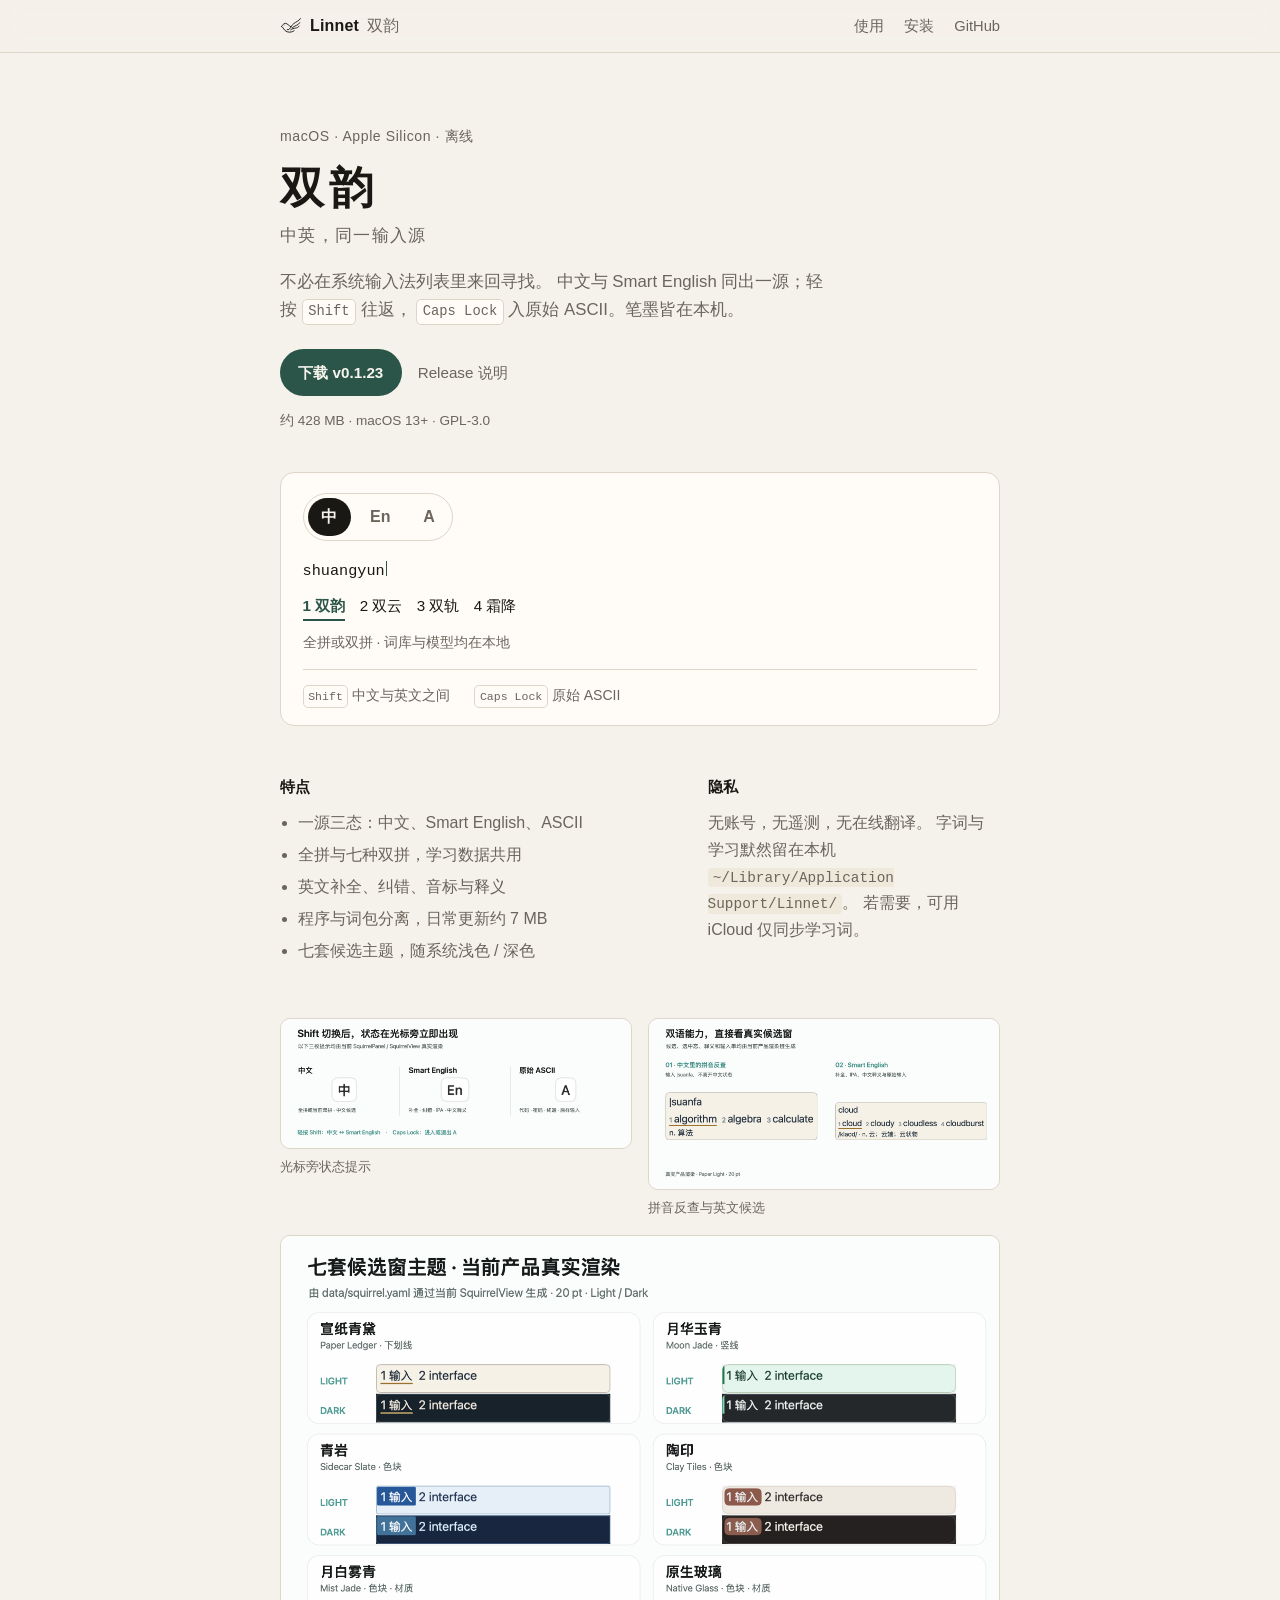
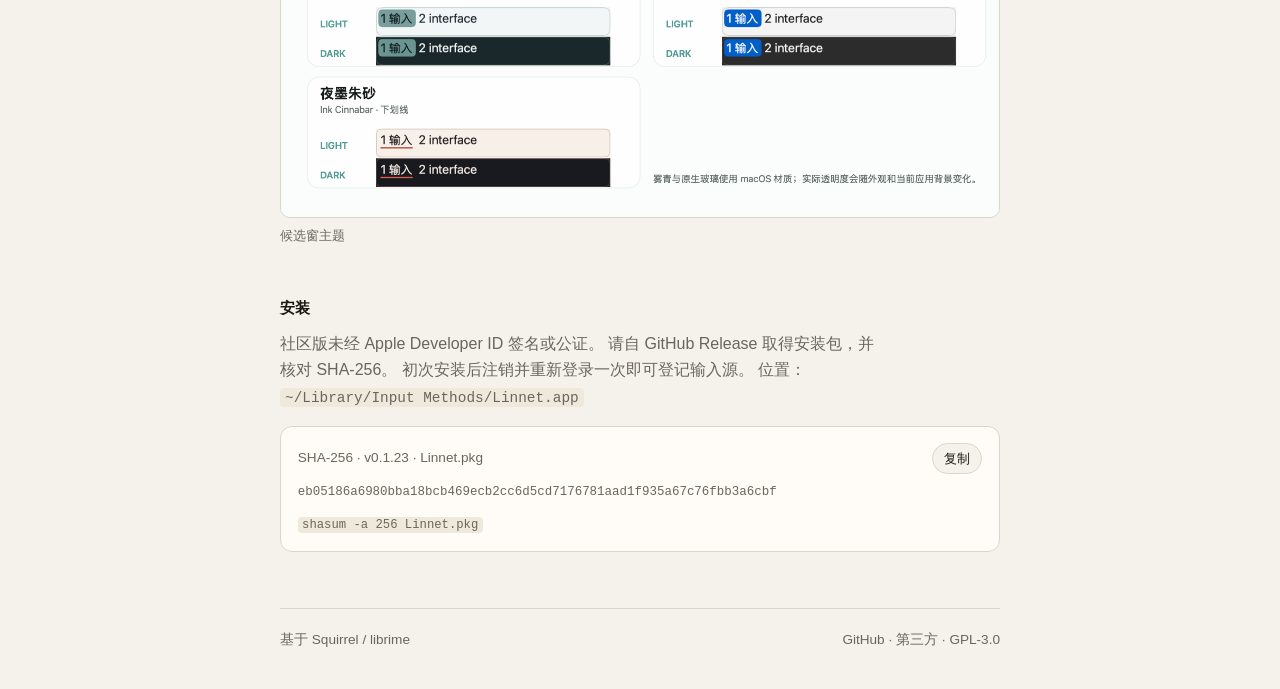
==== index.html @ 6ddb7e5d "Publish quiet Linnet landing page Standalone GitHub Pages site. Does not modify main." ====
<!DOCTYPE html>
<html lang="zh-Hans">
<head>
  <meta charset="utf-8">
  <meta name="viewport" content="width=device-width, initial-scale=1">
  <title>Linnet 双韵</title>
  <meta name="description" content="双韵 — macOS 离线双语输入法。中英同出一源，轻按 Shift 往返。">
  <link rel="icon" href="assets/mark.svg" type="image/svg+xml">
  <link rel="stylesheet" href="style.css">
</head>
<body>
  <header class="site-header">
    <div class="wrap row">
      <a class="brand" href="#">
        <img src="assets/mark.svg" alt="" width="22" height="22">
        <span>Linnet</span>
        <span class="muted">双韵</span>
      </a>
      <nav class="nav">
        <a href="#use">使用</a>
        <a href="#install">安装</a>
        <a href="https://github.com/Ares-X/Linnet">GitHub</a>
      </nav>
    </div>
  </header>

  <main>
    <section class="hero wrap">
      <p class="eyebrow">macOS · Apple Silicon · 离线</p>
      <h1>双韵</h1>
      <p class="subtitle">中英，同一输入源</p>
      <p class="lede">
        不必在系统输入法列表里来回寻找。
        中文与 Smart English 同出一源；轻按 <kbd>Shift</kbd> 往返，
        <kbd>Caps Lock</kbd> 入原始 ASCII。笔墨皆在本机。
      </p>
      <div class="cta">
        <a class="btn" href="https://github.com/Ares-X/Linnet/releases/download/v0.1.23/Linnet.pkg">下载 v0.1.23</a>
        <a class="link" href="https://github.com/Ares-X/Linnet/releases/latest">Release 说明</a>
      </div>
      <p class="fine">约 428&nbsp;MB · macOS 13+ · GPL-3.0</p>
    </section>

    <section id="use" class="wrap panel">
      <div class="states" role="tablist" aria-label="输入状态">
        <button type="button" class="state active" data-state="cn" aria-selected="true">中</button>
        <button type="button" class="state" data-state="en" aria-selected="false">En</button>
        <button type="button" class="state" data-state="ascii" aria-selected="false">A</button>
      </div>

      <div class="mock" id="mock-cn">
        <div class="preedit">shuangyun<span class="caret"></span></div>
        <div class="cands">
          <span class="on">1 双韵</span>
          <span>2 双云</span>
          <span>3 双轨</span>
          <span>4 霜降</span>
        </div>
        <p class="hint">全拼或双拼 · 词库与模型均在本地</p>
      </div>

      <div class="mock hidden" id="mock-en">
        <div class="preedit">interf<span class="caret"></span></div>
        <div class="cands">
          <span class="on">1 interface</span>
          <span>2 interfere</span>
          <span>3 interframe</span>
        </div>
        <p class="hint">/ˈɪntərfeɪs/ · n. 界面；接口</p>
      </div>

      <div class="mock hidden" id="mock-ascii">
        <div class="ascii-line">$ git status<span class="caret"></span></div>
        <p class="hint">原样直达当前应用</p>
      </div>

      <ul class="keys">
        <li><kbd>Shift</kbd> 中文与英文之间</li>
        <li><kbd>Caps Lock</kbd> 原始 ASCII</li>
      </ul>
    </section>

    <section class="wrap facts">
      <div>
        <h2>特点</h2>
        <ul>
          <li>一源三态：中文、Smart English、ASCII</li>
          <li>全拼与七种双拼，学习数据共用</li>
          <li>英文补全、纠错、音标与释义</li>
          <li>程序与词包分离，日常更新约 7&nbsp;MB</li>
          <li>七套候选主题，随系统浅色 / 深色</li>
        </ul>
      </div>
      <div>
        <h2>隐私</h2>
        <p>
          无账号，无遥测，无在线翻译。
          字词与学习默然留在本机
          <code>~/Library/Application Support/Linnet/</code>。
          若需要，可用 iCloud 仅同步学习词。
        </p>
      </div>
    </section>

    <section class="wrap shots">
      <figure>
        <img src="assets/input-modes.png" alt="三种输入状态" loading="lazy">
        <figcaption>光标旁状态提示</figcaption>
      </figure>
      <figure>
        <img src="assets/bilingual.png" alt="反查与 Smart English" loading="lazy">
        <figcaption>拼音反查与英文候选</figcaption>
      </figure>
      <figure class="wide">
        <img src="assets/themes.png" alt="候选窗主题" loading="lazy">
        <figcaption>候选窗主题</figcaption>
      </figure>
    </section>

    <section id="install" class="wrap install">
      <h2>安装</h2>
      <p class="note">
        社区版未经 Apple Developer ID 签名或公证。
        请自 GitHub Release 取得安装包，并核对 SHA-256。
        初次安装后注销并重新登录一次即可登记输入源。
        位置：<code>~/Library/Input Methods/Linnet.app</code>
      </p>
      <div class="hash-box">
        <div class="hash-top">
          <span>SHA-256 · v0.1.23 · Linnet.pkg</span>
          <button type="button" id="copy-hash">复制</button>
        </div>
        <code id="hash">eb05186a6980bba18bcb469ecb2cc6d5cd7176781aad1f935a67c76fbb3a6cbf</code>
        <p class="cli"><code>shasum -a 256 Linnet.pkg</code></p>
      </div>
    </section>
  </main>

  <footer class="wrap foot">
    <span>基于 Squirrel / librime</span>
    <span>
      <a href="https://github.com/Ares-X/Linnet">GitHub</a>
      ·
      <a href="https://github.com/Ares-X/Linnet/blob/main/THIRD_PARTY_NOTICES.md">第三方</a>
      ·
      <a href="https://github.com/Ares-X/Linnet/blob/main/LICENSE.txt">GPL-3.0</a>
    </span>
  </footer>

  <script>
    const tabs = document.querySelectorAll('.state');
    const mocks = {
      cn: document.getElementById('mock-cn'),
      en: document.getElementById('mock-en'),
      ascii: document.getElementById('mock-ascii')
    };
    tabs.forEach((tab) => {
      tab.addEventListener('click', () => {
        const key = tab.dataset.state;
        tabs.forEach((t) => {
          t.classList.toggle('active', t === tab);
          t.setAttribute('aria-selected', t === tab ? 'true' : 'false');
        });
        Object.entries(mocks).forEach(([k, el]) => {
          el.classList.toggle('hidden', k !== key);
        });
      });
    });
    document.getElementById('copy-hash').addEventListener('click', async (e) => {
      const text = document.getElementById('hash').textContent.trim();
      try {
        await navigator.clipboard.writeText(text);
        e.target.textContent = '已复制';
        setTimeout(() => { e.target.textContent = '复制'; }, 1500);
      } catch (_) {}
    });
  </script>
</body>
</html>
---- style.css ----
:root {
  color-scheme: light dark;
  --bg: #f5f2eb;
  --fg: #1a1814;
  --muted: #6b655c;
  --line: #ddd6c8;
  --card: #fffcf7;
  --accent: #2c5549;
  --accent-fg: #f7f4ed;
  --code: #efe9dc;
  --max: 720px;
  --font: -apple-system, BlinkMacSystemFont, "SF Pro Text", "PingFang SC", "Hiragino Sans GB", "Noto Sans SC", sans-serif;
  --mono: ui-monospace, "SF Mono", Menlo, monospace;
}

@media (prefers-color-scheme: dark) {
  :root {
    --bg: #121314;
    --fg: #ece7dc;
    --muted: #9a9387;
    --line: #2c3034;
    --card: #1a1c1e;
    --accent: #6db5a4;
    --accent-fg: #102018;
    --code: #24282c;
  }
}

* { box-sizing: border-box; }
html { scroll-behavior: smooth; }
body {
  margin: 0;
  font-family: var(--font);
  background: var(--bg);
  color: var(--fg);
  line-height: 1.65;
  -webkit-font-smoothing: antialiased;
}
a { color: var(--accent); text-decoration: none; }
a:hover { text-decoration: underline; }
code, kbd {
  font-family: var(--mono);
  font-size: 0.9em;
}
code {
  background: var(--code);
  padding: 0.12em 0.35em;
  border-radius: 4px;
}
kbd {
  display: inline-block;
  border: 1px solid var(--line);
  background: var(--card);
  padding: 0.05em 0.4em;
  border-radius: 5px;
  font-size: 0.82em;
}
.wrap {
  width: min(var(--max), calc(100% - 2.5rem));
  margin-inline: auto;
}
.muted { color: var(--muted); font-weight: 400; }
.hidden { display: none !important; }

.site-header {
  position: sticky;
  top: 0;
  backdrop-filter: blur(10px);
  background: color-mix(in srgb, var(--bg) 86%, transparent);
  border-bottom: 1px solid var(--line);
  z-index: 10;
}
.site-header .row {
  display: flex;
  align-items: center;
  justify-content: space-between;
  height: 3.25rem;
}
.brand {
  display: inline-flex;
  align-items: center;
  gap: 0.5rem;
  color: inherit;
  text-decoration: none;
  font-weight: 600;
  letter-spacing: 0.01em;
}
.brand img { opacity: 0.9; }
.nav {
  display: flex;
  gap: 1.25rem;
  font-size: 0.92rem;
}
.nav a { color: var(--muted); text-decoration: none; }
.nav a:hover { color: var(--fg); }

.hero {
  padding: 4.5rem 0 2.5rem;
}
.eyebrow {
  margin: 0 0 0.85rem;
  color: var(--muted);
  font-size: 0.88rem;
  letter-spacing: 0.04em;
}
.hero h1 {
  margin: 0 0 0.45rem;
  font-size: clamp(2rem, 5vw, 2.75rem);
  font-weight: 600;
  letter-spacing: 0.12em;
  line-height: 1.2;
}
.subtitle {
  margin: 0 0 1.15rem;
  color: var(--muted);
  font-size: 1.05rem;
  font-weight: 450;
  letter-spacing: 0.08em;
}
.lede {
  margin: 0 0 1.5rem;
  color: var(--muted);
  font-size: 1.05rem;
  max-width: 34rem;
}
.cta {
  display: flex;
  align-items: center;
  gap: 1rem;
  flex-wrap: wrap;
  margin-bottom: 0.85rem;
}
.btn {
  display: inline-flex;
  align-items: center;
  padding: 0.7rem 1.15rem;
  border-radius: 999px;
  background: var(--accent);
  color: var(--accent-fg);
  text-decoration: none;
  font-weight: 600;
  font-size: 0.95rem;
}
.btn:hover { text-decoration: none; filter: brightness(1.05); }
.link {
  color: var(--muted);
  font-size: 0.95rem;
}
.fine {
  margin: 0;
  color: var(--muted);
  font-size: 0.85rem;
}

.panel {
  background: var(--card);
  border: 1px solid var(--line);
  border-radius: 14px;
  padding: 1.25rem 1.35rem 1.1rem;
  margin-bottom: 3rem;
}
.states {
  display: inline-flex;
  gap: 0.35rem;
  padding: 0.25rem;
  border: 1px solid var(--line);
  border-radius: 999px;
  margin-bottom: 1.1rem;
}
.state {
  appearance: none;
  border: 0;
  background: transparent;
  color: var(--muted);
  font: inherit;
  font-weight: 600;
  padding: 0.35rem 0.85rem;
  border-radius: 999px;
  cursor: pointer;
}
.state.active {
  background: var(--fg);
  color: var(--bg);
}
.mock .preedit,
.mock .ascii-line {
  font-family: var(--mono);
  font-size: 0.95rem;
  margin-bottom: 0.55rem;
  color: var(--fg);
}
.caret {
  display: inline-block;
  width: 1px;
  height: 1em;
  background: var(--accent);
  vertical-align: -0.1em;
  margin-left: 1px;
  animation: blink 1s steps(1) infinite;
}
@keyframes blink {
  50% { opacity: 0; }
}
.cands {
  display: flex;
  flex-wrap: wrap;
  gap: 0.55rem 0.9rem;
  font-size: 0.95rem;
  margin-bottom: 0.65rem;
}
.cands .on {
  color: var(--accent);
  font-weight: 600;
  border-bottom: 2px solid var(--accent);
  padding-bottom: 1px;
}
.hint, .keys {
  color: var(--muted);
  font-size: 0.88rem;
}
.hint { margin: 0; }
.keys {
  list-style: none;
  padding: 0.9rem 0 0;
  margin: 0.9rem 0 0;
  border-top: 1px solid var(--line);
  display: flex;
  flex-wrap: wrap;
  gap: 0.75rem 1.5rem;
}

.facts {
  display: grid;
  grid-template-columns: 1.15fr 0.85fr;
  gap: 2rem;
  margin-bottom: 3rem;
}
@media (max-width: 680px) {
  .facts { grid-template-columns: 1fr; }
}
.facts h2 {
  margin: 0 0 0.7rem;
  font-size: 0.95rem;
  font-weight: 600;
  letter-spacing: 0.02em;
}
.facts ul {
  margin: 0;
  padding-left: 1.1rem;
  color: var(--muted);
}
.facts li { margin: 0.35rem 0; }
.facts p {
  margin: 0;
  color: var(--muted);
}

.shots {
  display: grid;
  grid-template-columns: 1fr 1fr;
  gap: 1rem;
  margin-bottom: 3rem;
}
.shots .wide { grid-column: 1 / -1; }
@media (max-width: 680px) {
  .shots { grid-template-columns: 1fr; }
  .shots .wide { grid-column: auto; }
}
figure {
  margin: 0;
}
figure img {
  width: 100%;
  display: block;
  border-radius: 10px;
  border: 1px solid var(--line);
  background: var(--card);
}
figcaption {
  margin-top: 0.45rem;
  color: var(--muted);
  font-size: 0.82rem;
}

.install {
  margin-bottom: 3.5rem;
}
.install h2 {
  margin: 0 0 0.7rem;
  font-size: 0.95rem;
  font-weight: 600;
}
.note {
  margin: 0 0 1rem;
  color: var(--muted);
  max-width: 38rem;
}
.hash-box {
  border: 1px solid var(--line);
  border-radius: 12px;
  background: var(--card);
  padding: 0.95rem 1.05rem;
}
.hash-top {
  display: flex;
  justify-content: space-between;
  align-items: center;
  gap: 1rem;
  color: var(--muted);
  font-size: 0.85rem;
  margin-bottom: 0.55rem;
}
.hash-top button {
  appearance: none;
  border: 1px solid var(--line);
  background: var(--bg);
  color: var(--fg);
  border-radius: 999px;
  padding: 0.25rem 0.7rem;
  font: inherit;
  font-size: 0.82rem;
  cursor: pointer;
}
#hash {
  display: block;
  background: transparent;
  padding: 0;
  word-break: break-all;
  font-size: 0.78rem;
  color: var(--muted);
  line-height: 1.5;
}
.cli {
  margin: 0.7rem 0 0;
  color: var(--muted);
  font-size: 0.85rem;
}

.foot {
  display: flex;
  justify-content: space-between;
  gap: 1rem;
  flex-wrap: wrap;
  padding: 1.25rem 0 2.5rem;
  border-top: 1px solid var(--line);
  color: var(--muted);
  font-size: 0.85rem;
}
.foot a { color: var(--muted); }
.foot a:hover { color: var(--fg); }
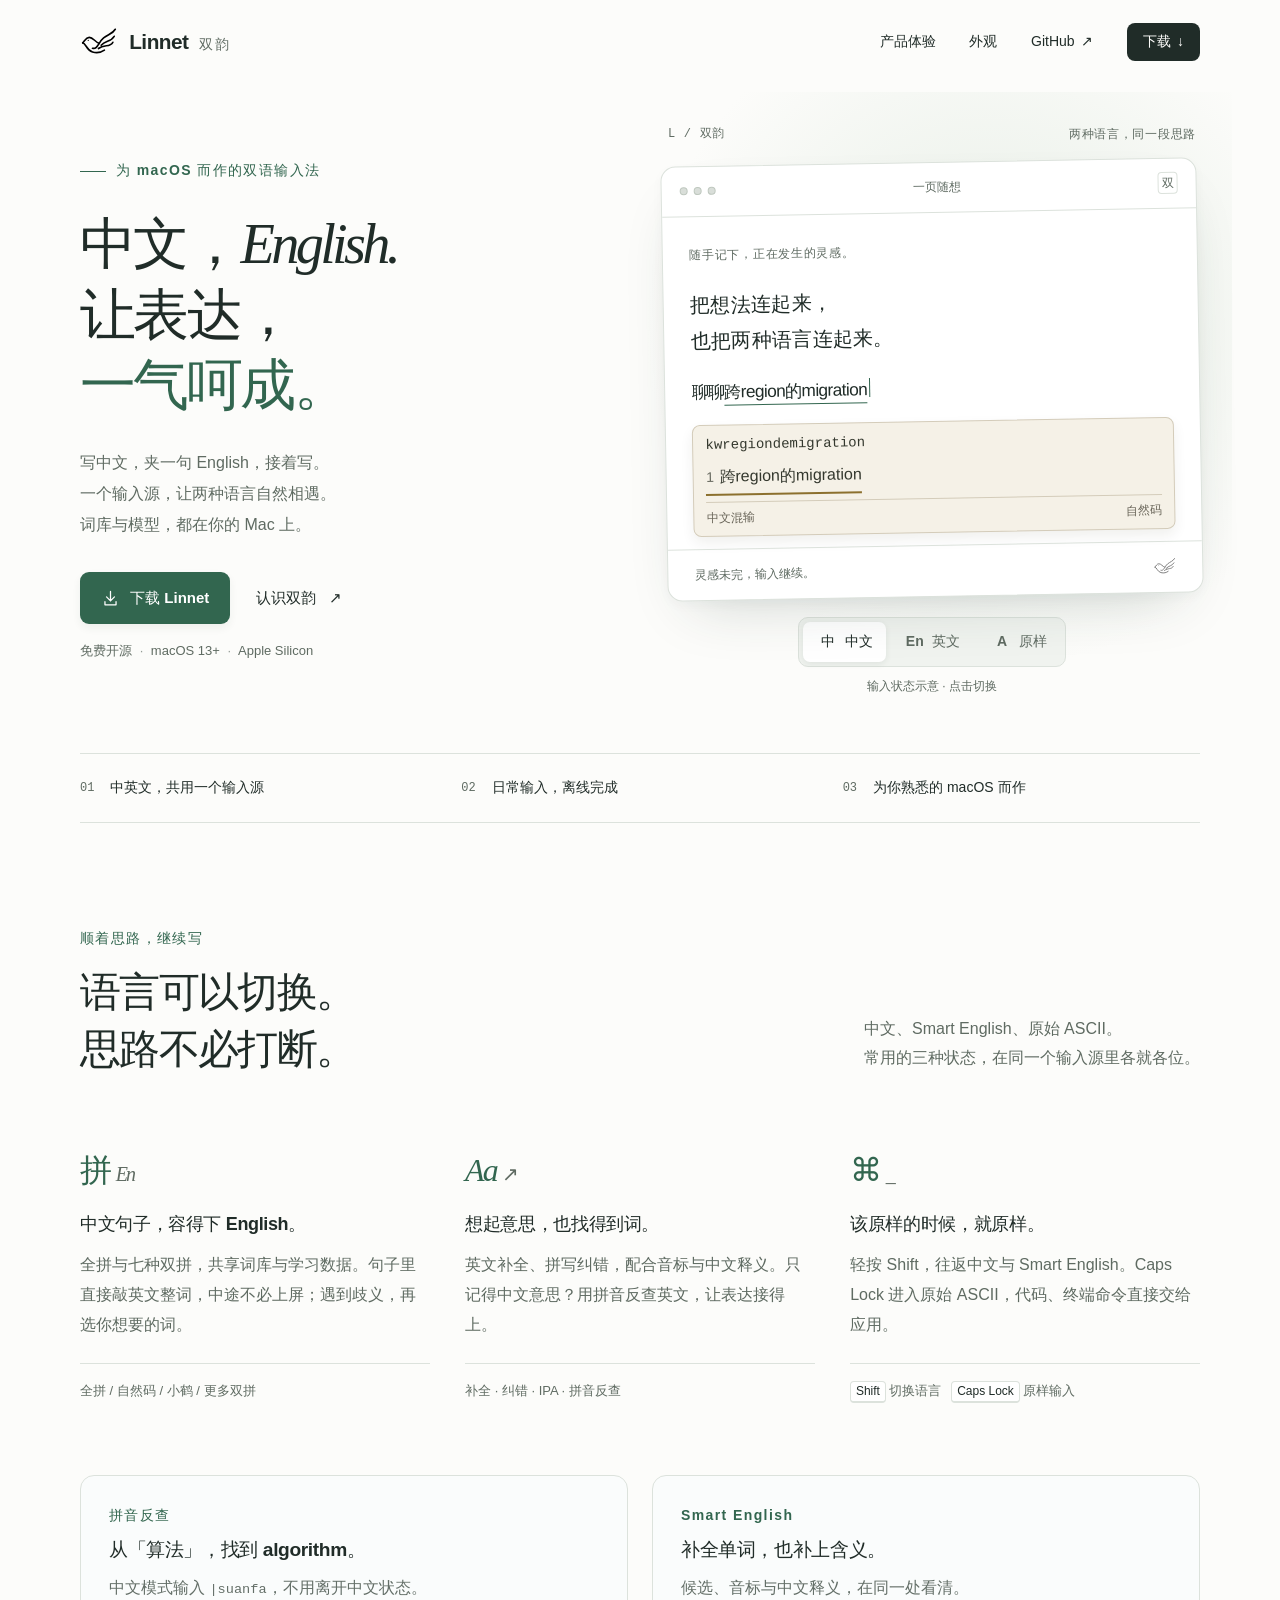
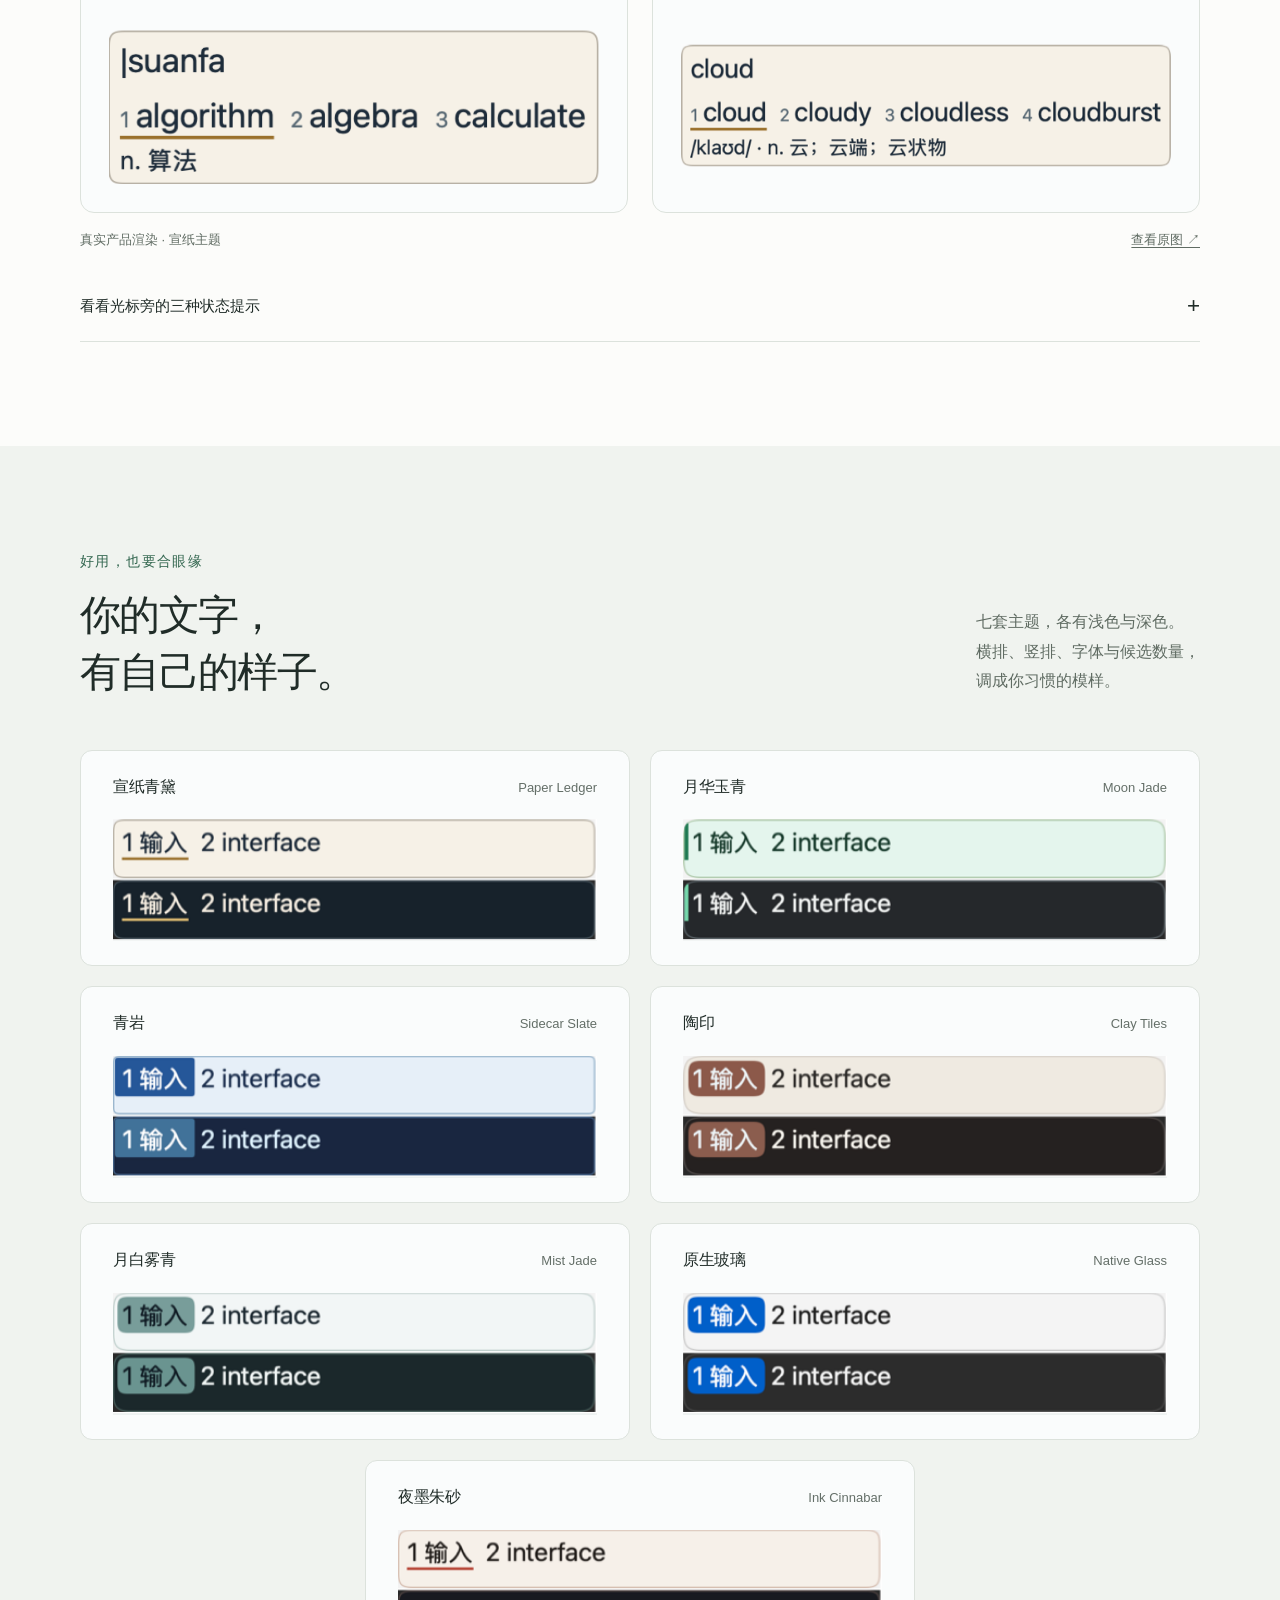
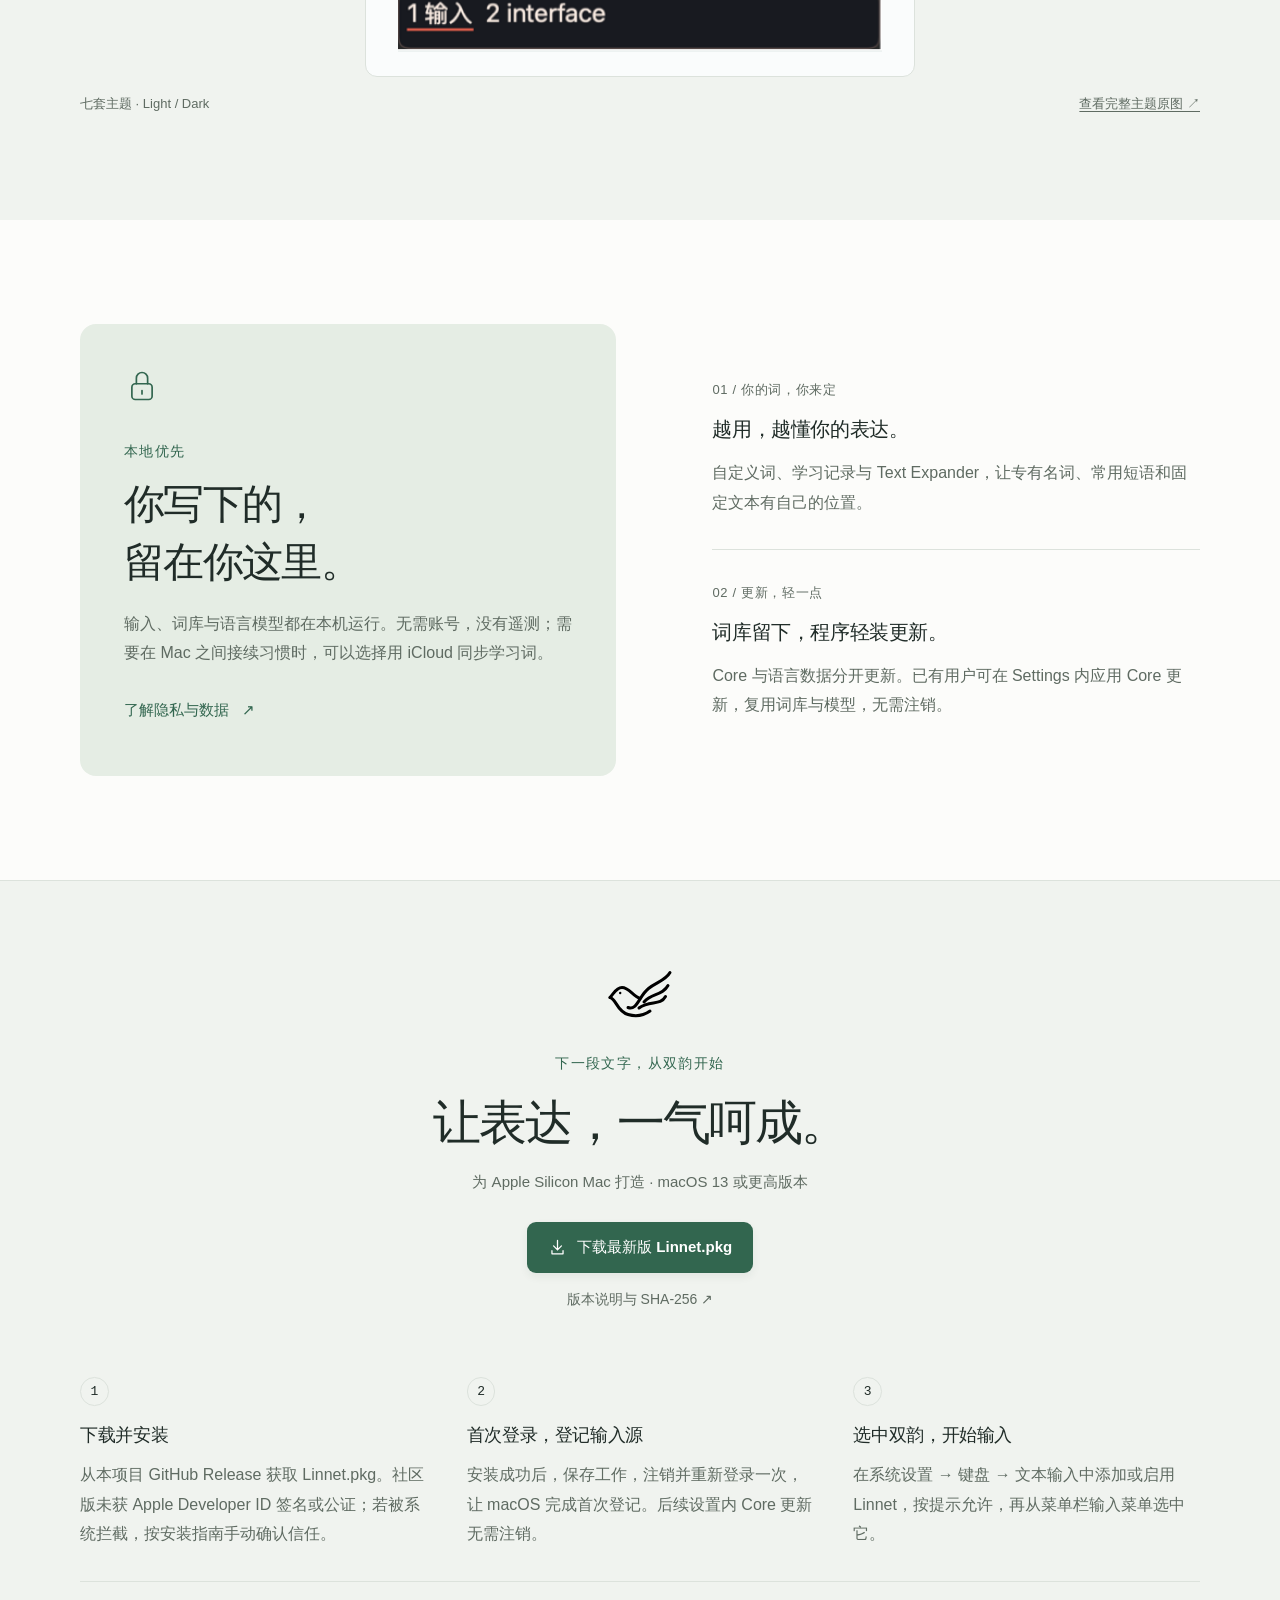
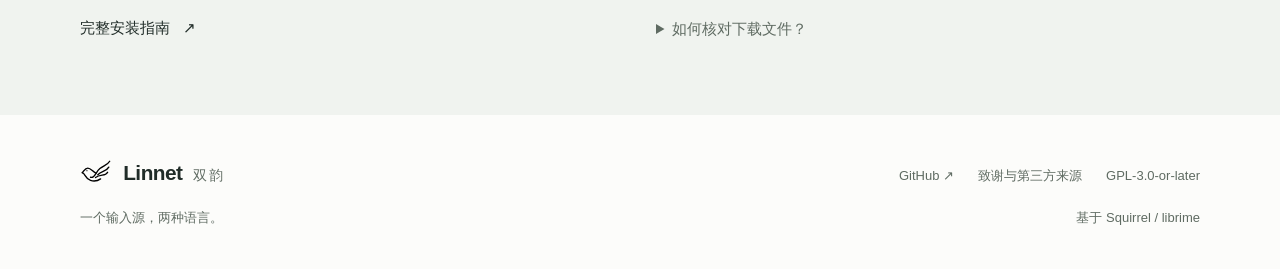
==== commit 5ef7d787: "Refine Linnet product website and download flow" ====
--- a/index.html
+++ b/index.html
@@ -3,177 +3,162 @@
 <head>
   <meta charset="utf-8">
   <meta name="viewport" content="width=device-width, initial-scale=1">
-  <title>Linnet 双韵</title>
-  <meta name="description" content="双韵 — macOS 离线双语输入法。中英同出一源，轻按 Shift 往返。">
+  <meta name="color-scheme" content="light dark">
+  <meta name="description" content="Linnet 双韵，为 macOS 打造的开源离线双语输入法。中文、Smart English 与原始 ASCII，共用一个输入源，让表达一气呵成。">
+  <title>Linnet 双韵 — 让表达，一气呵成</title>
   <link rel="icon" href="assets/mark.svg" type="image/svg+xml">
   <link rel="stylesheet" href="style.css">
+  <script src="script.js" defer></script>
 </head>
 <body>
+  <a class="skip-link" href="#main">跳到主要内容</a>
   <header class="site-header">
-    <div class="wrap row">
-      <a class="brand" href="#">
-        <img src="assets/mark.svg" alt="" width="22" height="22">
-        <span>Linnet</span>
-        <span class="muted">双韵</span>
+    <div class="wrap header-inner">
+      <a class="brand" href="#" aria-label="Linnet 双韵首页">
+        <img src="assets/mark.svg" alt="" width="38" height="34">
+        <span>Linnet <span class="brand-cn">双韵</span></span>
       </a>
-      <nav class="nav">
-        <a href="#use">使用</a>
-        <a href="#install">安装</a>
-        <a href="https://github.com/Ares-X/Linnet">GitHub</a>
+      <nav aria-label="主导航">
+        <a href="#use">产品体验</a>
+        <a href="#appearance">外观</a>
+        <a href="https://github.com/Ares-X/Linnet" class="nav-github">GitHub <span aria-hidden="true">↗</span></a>
+        <a class="nav-download" href="#install">下载 <span aria-hidden="true">↓</span></a>
       </nav>
     </div>
   </header>
 
-  <main>
-    <section class="hero wrap">
-      <p class="eyebrow">macOS · Apple Silicon · 离线</p>
-      <h1>双韵</h1>
-      <p class="subtitle">中英，同一输入源</p>
-      <p class="lede">
-        不必在系统输入法列表里来回寻找。
-        中文与 Smart English 同出一源；轻按 <kbd>Shift</kbd> 往返，
-        <kbd>Caps Lock</kbd> 入原始 ASCII。笔墨皆在本机。
-      </p>
-      <div class="cta">
-        <a class="btn" href="https://github.com/Ares-X/Linnet/releases/download/v0.1.23/Linnet.pkg">下载 v0.1.23</a>
-        <a class="link" href="https://github.com/Ares-X/Linnet/releases/latest">Release 说明</a>
-      </div>
-      <p class="fine">约 428&nbsp;MB · macOS 13+ · GPL-3.0</p>
-    </section>
-
-    <section id="use" class="wrap panel">
-      <div class="states" role="tablist" aria-label="输入状态">
-        <button type="button" class="state active" data-state="cn" aria-selected="true">中</button>
-        <button type="button" class="state" data-state="en" aria-selected="false">En</button>
-        <button type="button" class="state" data-state="ascii" aria-selected="false">A</button>
+  <main id="main">
+    <section class="hero wrap" aria-labelledby="hero-title">
+      <div class="hero-copy">
+        <p class="eyebrow"><span class="eyebrow-rule" aria-hidden="true"></span>为 macOS 而作的双语输入法</p>
+        <h1 id="hero-title">中文，<span class="english-word" lang="en">English.</span><br>让表达，<br><em>一气呵成。</em></h1>
+        <p class="hero-description">写中文，夹一句 English，接着写。<br>一个输入源，让两种语言自然相遇。<br>词库与模型，都在你的 Mac 上。</p>
+        <div class="hero-actions">
+          <a class="button primary" href="https://github.com/Ares-X/Linnet/releases/latest/download/Linnet.pkg"><svg viewBox="0 0 24 24" aria-hidden="true"><path d="M12 3v12m-5-5 5 5 5-5M5 16v4h14v-4"/></svg>下载 Linnet</a>
+          <a class="text-link" href="#use">认识双韵 <span aria-hidden="true">↗</span></a>
+        </div>
+        <p class="download-meta">免费开源 <span>·</span> macOS 13+ <span>·</span> Apple Silicon</p>
       </div>
 
-      <div class="mock" id="mock-cn">
-        <div class="preedit">shuangyun<span class="caret"></span></div>
-        <div class="cands">
-          <span class="on">1 双韵</span>
-          <span>2 双云</span>
-          <span>3 双轨</span>
-          <span>4 霜降</span>
+      <div class="hero-demo" aria-label="输入状态演示">
+        <div class="demo-topline"><span class="demo-wordmark">L / 双韵</span><span>两种语言，同一段思路</span></div>
+        <div class="demo-window">
+          <div class="window-toolbar"><span class="window-dots" aria-hidden="true"><i></i><i></i><i></i></span><span>一页随想</span><span class="window-mark" aria-hidden="true">双</span></div>
+          <div class="document-content">
+            <p class="document-date">随手记下，正在发生的灵感。</p>
+            <div id="panel-cn" class="demo-panel" role="tabpanel" aria-labelledby="tab-cn" tabindex="0">
+              <p class="document-line">把想法连起来，<br>也把两种语言连起来。</p>
+              <p class="composing-line">聊聊<span class="composition">跨region的migration</span><span class="caret" aria-hidden="true"></span></p>
+              <div class="candidate-window">
+                <div class="preedit">kwregiondemigration</div>
+                <div class="candidate selected"><span class="candidate-number">1</span>跨region的migration</div>
+                <div class="candidate-footnote">中文混输 <span>自然码</span></div>
+              </div>
+            </div>
+            <div id="panel-en" class="demo-panel" role="tabpanel" aria-labelledby="tab-en" tabindex="0" hidden>
+              <p class="document-line" lang="en">A little space.<br>A clearer thought.</p>
+              <p class="composing-line" lang="en">Somewhere in the <span class="composition">cloud</span><span class="caret" aria-hidden="true"></span></p>
+              <div class="candidate-window">
+                <div class="preedit">cloud</div>
+                <div class="english-candidates"><span class="selected"><span class="candidate-number">1</span>cloud</span><span><span class="candidate-number">2</span>cloudy</span><span><span class="candidate-number">3</span>cloudless</span></div>
+                <div class="candidate-definition">/klaʊd/ · n. 云；云端；云状物</div>
+              </div>
+            </div>
+            <div id="panel-ascii" class="demo-panel" role="tabpanel" aria-labelledby="tab-ascii" tabindex="0" hidden>
+              <p class="document-line">写代码的时候，<br>每个字符，保持原样。</p>
+              <div class="terminal-line"><span aria-hidden="true">❯</span> git status<span class="caret" aria-hidden="true"></span></div>
+              <p class="ascii-note">代码、路径、命令。<br>直接交给当前应用。</p>
+            </div>
+          </div>
+          <div class="window-bottom"><span>灵感未完，输入继续。</span><img src="assets/mark.svg" alt="" width="23" height="20"></div>
         </div>
-        <p class="hint">全拼或双拼 · 词库与模型均在本地</p>
-      </div>
-
-      <div class="mock hidden" id="mock-en">
-        <div class="preedit">interf<span class="caret"></span></div>
-        <div class="cands">
-          <span class="on">1 interface</span>
-          <span>2 interfere</span>
-          <span>3 interframe</span>
+        <div class="demo-controls">
+          <div class="mode-tabs" role="tablist" aria-label="输入状态">
+            <button id="tab-cn" type="button" role="tab" aria-selected="true" aria-controls="panel-cn" tabindex="0"><span class="mode-symbol">中</span>中文</button>
+            <button id="tab-en" type="button" role="tab" aria-selected="false" aria-controls="panel-en" tabindex="-1"><span class="mode-symbol">En</span>英文</button>
+            <button id="tab-ascii" type="button" role="tab" aria-selected="false" aria-controls="panel-ascii" tabindex="-1"><span class="mode-symbol">A</span>原样</button>
+          </div>
+          <p class="demo-caption">输入状态示意 · 点击切换</p>
         </div>
-        <p class="hint">/ˈɪntərfeɪs/ · n. 界面；接口</p>
-      </div>
-
-      <div class="mock hidden" id="mock-ascii">
-        <div class="ascii-line">$ git status<span class="caret"></span></div>
-        <p class="hint">原样直达当前应用</p>
-      </div>
-
-      <ul class="keys">
-        <li><kbd>Shift</kbd> 中文与英文之间</li>
-        <li><kbd>Caps Lock</kbd> 原始 ASCII</li>
-      </ul>
-    </section>
-
-    <section class="wrap facts">
-      <div>
-        <h2>特点</h2>
-        <ul>
-          <li>一源三态：中文、Smart English、ASCII</li>
-          <li>全拼与七种双拼，学习数据共用</li>
-          <li>英文补全、纠错、音标与释义</li>
-          <li>程序与词包分离，日常更新约 7&nbsp;MB</li>
-          <li>七套候选主题，随系统浅色 / 深色</li>
-        </ul>
-      </div>
-      <div>
-        <h2>隐私</h2>
-        <p>
-          无账号，无遥测，无在线翻译。
-          字词与学习默然留在本机
-          <code>~/Library/Application Support/Linnet/</code>。
-          若需要，可用 iCloud 仅同步学习词。
-        </p>
       </div>
     </section>
 
-    <section class="wrap shots">
-      <figure>
-        <img src="assets/input-modes.png" alt="三种输入状态" loading="lazy">
-        <figcaption>光标旁状态提示</figcaption>
-      </figure>
-      <figure>
-        <img src="assets/bilingual.png" alt="反查与 Smart English" loading="lazy">
-        <figcaption>拼音反查与英文候选</figcaption>
-      </figure>
-      <figure class="wide">
-        <img src="assets/themes.png" alt="候选窗主题" loading="lazy">
-        <figcaption>候选窗主题</figcaption>
-      </figure>
+    <div class="principles wrap" aria-label="产品概览">
+      <p><span class="principle-index">01</span>中英文，共用一个输入源</p>
+      <p><span class="principle-index">02</span>日常输入，离线完成</p>
+      <p><span class="principle-index">03</span>为你熟悉的 macOS 而作</p>
+    </div>
+
+    <section id="use" class="section wrap" aria-labelledby="use-title">
+      <div class="section-heading"><div><p class="eyebrow">顺着思路，继续写</p><h2 id="use-title">语言可以切换。<br>思路不必打断。</h2></div><p>中文、Smart English、原始 ASCII。<br>常用的三种状态，在同一个输入源里各就各位。</p></div>
+      <div class="feature-grid">
+        <article class="feature-card"><div class="feature-symbol" aria-hidden="true">拼<span>En</span></div><h3>中文句子，容得下 English。</h3><p>全拼与七种双拼，共享词库与学习数据。句子里直接敲英文整词，中途不必上屏；遇到歧义，再选你想要的词。</p><div class="feature-note">全拼 / 自然码 / 小鹤 / 更多双拼</div></article>
+        <article class="feature-card"><div class="feature-symbol english-symbol" aria-hidden="true">Aa<span>↗</span></div><h3>想起意思，也找得到词。</h3><p>英文补全、拼写纠错，配合音标与中文释义。只记得中文意思？用拼音反查英文，让表达接得上。</p><div class="feature-note">补全 · 纠错 · IPA · 拼音反查</div></article>
+        <article class="feature-card"><div class="feature-symbol" aria-hidden="true">⌘<span>_</span></div><h3>该原样的时候，就原样。</h3><p>轻按 Shift，往返中文与 Smart English。Caps Lock 进入原始 ASCII，代码、终端命令直接交给应用。</p><div class="feature-note"><kbd>Shift</kbd> 切换语言 <kbd>Caps Lock</kbd> 原样输入</div></article>
+      </div>
+      <div class="bilingual-gallery">
+        <figure class="candidate-showcase">
+          <figcaption><span class="eyebrow">拼音反查</span><h3>从「算法」，找到 algorithm。</h3><p>中文模式输入 <code>|suanfa</code>，不用离开中文状态。</p></figcaption>
+          <div class="screenshot-stage"><div class="screenshot-crop reverse-crop"><img src="assets/bilingual.png" width="1360" height="660" alt="真实候选窗：|suanfa 对应 algorithm、algebra、calculate，选中 algorithm，释义为算法" loading="lazy"></div></div>
+        </figure>
+        <figure class="candidate-showcase">
+          <figcaption><span class="eyebrow">Smart English</span><h3>补全单词，也补上含义。</h3><p>候选、音标与中文释义，在同一处看清。</p></figcaption>
+          <div class="screenshot-stage"><div class="screenshot-crop english-crop"><img src="assets/bilingual.png" width="1360" height="660" alt="真实候选窗：cloud、cloudy、cloudless、cloudburst，附 cloud 的音标与中文释义" loading="lazy"></div></div>
+        </figure>
+      </div>
+      <p class="gallery-source">真实产品渲染 · 宣纸主题 <a href="assets/bilingual.png">查看原图 <span aria-hidden="true">↗</span></a></p>
+      <details class="image-disclosure"><summary>看看光标旁的三种状态提示 <span aria-hidden="true">+</span></summary><img src="assets/input-modes.png" alt="中文、Smart English 和原始 ASCII 的真实光标旁状态提示" loading="lazy"></details>
     </section>
 
-    <section id="install" class="wrap install">
-      <h2>安装</h2>
-      <p class="note">
-        社区版未经 Apple Developer ID 签名或公证。
-        请自 GitHub Release 取得安装包，并核对 SHA-256。
-        初次安装后注销并重新登录一次即可登记输入源。
-        位置：<code>~/Library/Input Methods/Linnet.app</code>
-      </p>
-      <div class="hash-box">
-        <div class="hash-top">
-          <span>SHA-256 · v0.1.23 · Linnet.pkg</span>
-          <button type="button" id="copy-hash">复制</button>
+    <section id="appearance" class="appearance-section section" aria-labelledby="appearance-title">
+      <div class="wrap">
+        <div class="section-heading"><div><p class="eyebrow">好用，也要合眼缘</p><h2 id="appearance-title">你的文字，<br>有自己的样子。</h2></div><p>七套主题，各有浅色与深色。<br>横排、竖排、字体与候选数量，<br>调成你习惯的模样。</p></div>
+        <div class="theme-gallery">
+          <figure class="theme-card">
+            <figcaption><h3>宣纸青黛</h3><span lang="en">Paper Ledger</span></figcaption>
+            <div class="theme-crop" style="--crop-left: -40.44944%; --crop-top: -214.15929%"><img src="assets/themes.png" width="1360" height="1100" alt="宣纸青黛主题，浅色和深色实际候选窗" loading="lazy"></div>
+          </figure>
+          <figure class="theme-card">
+            <figcaption><h3>月华玉青</h3><span lang="en">Moon Jade</span></figcaption>
+            <div class="theme-crop" style="--crop-left: -187.64045%; --crop-top: -214.15929%"><img src="assets/themes.png" width="1360" height="1100" alt="月华玉青主题，浅色和深色实际候选窗" loading="lazy"></div>
+          </figure>
+          <figure class="theme-card">
+            <figcaption><h3>青岩</h3><span lang="en">Sidecar Slate</span></figcaption>
+            <div class="theme-crop" style="--crop-left: -40.44944%; --crop-top: -418.58407%"><img src="assets/themes.png" width="1360" height="1100" alt="青岩主题，浅色和深色实际候选窗" loading="lazy"></div>
+          </figure>
+          <figure class="theme-card">
+            <figcaption><h3>陶印</h3><span lang="en">Clay Tiles</span></figcaption>
+            <div class="theme-crop" style="--crop-left: -187.64045%; --crop-top: -418.58407%"><img src="assets/themes.png" width="1360" height="1100" alt="陶印主题，浅色和深色实际候选窗" loading="lazy"></div>
+          </figure>
+          <figure class="theme-card">
+            <figcaption><h3>月白雾青</h3><span lang="en">Mist Jade</span></figcaption>
+            <div class="theme-crop" style="--crop-left: -40.44944%; --crop-top: -622.12389%"><img src="assets/themes.png" width="1360" height="1100" alt="月白雾青主题，浅色和深色实际候选窗" loading="lazy"></div>
+          </figure>
+          <figure class="theme-card">
+            <figcaption><h3>原生玻璃</h3><span lang="en">Native Glass</span></figcaption>
+            <div class="theme-crop" style="--crop-left: -187.64045%; --crop-top: -622.12389%"><img src="assets/themes.png" width="1360" height="1100" alt="原生玻璃主题，浅色和深色实际候选窗" loading="lazy"></div>
+          </figure>
+          <figure class="theme-card">
+            <figcaption><h3>夜墨朱砂</h3><span lang="en">Ink Cinnabar</span></figcaption>
+            <div class="theme-crop" style="--crop-left: -40.44944%; --crop-top: -825.66372%"><img src="assets/themes.png" width="1360" height="1100" alt="夜墨朱砂主题，浅色和深色实际候选窗" loading="lazy"></div>
+          </figure>
         </div>
-        <code id="hash">eb05186a6980bba18bcb469ecb2cc6d5cd7176781aad1f935a67c76fbb3a6cbf</code>
-        <p class="cli"><code>shasum -a 256 Linnet.pkg</code></p>
+        <p class="gallery-source">七套主题 · Light / Dark <a href="assets/themes.png">查看完整主题原图 <span aria-hidden="true">↗</span></a></p>
       </div>
     </section>
+
+    <section class="section wrap everyday" aria-label="隐私与日常使用">
+      <article class="privacy-card"><svg class="line-icon" viewBox="0 0 32 32" aria-hidden="true"><rect x="7" y="14" width="18" height="14" rx="3"/><path d="M11 14V9a5 5 0 0 1 10 0v5m-5 6v3"/></svg><p class="eyebrow">本地优先</p><h2>你写下的，<br>留在你这里。</h2><p>输入、词库与语言模型都在本机运行。无需账号，没有遥测；需要在 Mac 之间接续习惯时，可以选择用 iCloud 同步学习词。</p><a class="text-link" href="https://github.com/Ares-X/Linnet/blob/main/README.md#隐私">了解隐私与数据 <span aria-hidden="true">↗</span></a></article>
+      <div class="everyday-notes"><article><span class="note-number">01 / 你的词，你来定</span><h3>越用，越懂你的表达。</h3><p>自定义词、学习记录与 Text Expander，让专有名词、常用短语和固定文本有自己的位置。</p></article><article><span class="note-number">02 / 更新，轻一点</span><h3>词库留下，程序轻装更新。</h3><p>Core 与语言数据分开更新。已有用户可在 Settings 内应用 Core 更新，复用词库与模型，无需注销。</p></article></div>
+    </section>
+
+    <section id="install" class="install-section" aria-labelledby="install-title"><div class="wrap">
+      <div class="install-heading"><img src="assets/mark.svg" alt="" width="70" height="60"><p class="eyebrow">下一段文字，从双韵开始</p><h2 id="install-title">让表达，一气呵成。</h2><p>为 Apple Silicon Mac 打造 · macOS 13 或更高版本</p><a class="button primary" href="https://github.com/Ares-X/Linnet/releases/latest/download/Linnet.pkg"><svg viewBox="0 0 24 24" aria-hidden="true"><path d="M12 3v12m-5-5 5 5 5-5M5 16v4h14v-4"/></svg>下载最新版 Linnet.pkg</a><a class="release-link" href="https://github.com/Ares-X/Linnet/releases/latest">版本说明与 SHA-256 <span aria-hidden="true">↗</span></a></div>
+      <ol class="install-steps"><li><span class="step-number">1</span><h3>下载并安装</h3><p>从本项目 GitHub Release 获取 Linnet.pkg。社区版未获 Apple Developer ID 签名或公证；若被系统拦截，按安装指南手动确认信任。</p></li><li><span class="step-number">2</span><h3>首次登录，登记输入源</h3><p>安装成功后，保存工作，注销并重新登录一次，让 macOS 完成首次登记。后续设置内 Core 更新无需注销。</p></li><li><span class="step-number">3</span><h3>选中双韵，开始输入</h3><p>在系统设置 → 键盘 → 文本输入中添加或启用 Linnet，按提示允许，再从菜单栏输入菜单选中它。</p></li></ol>
+      <div class="install-help"><a class="text-link" href="https://github.com/Ares-X/Linnet/blob/main/README.md#安装">完整安装指南 <span aria-hidden="true">↗</span></a><details class="verify-details"><summary>如何核对下载文件？</summary><p>在下载目录执行以下命令，将结果与同一 Release 提供的 SHA-256 比较。</p><div class="command-row"><code id="verify-command">shasum -a 256 Linnet.pkg</code><button type="button" id="copy-command">复制命令</button></div><p id="copy-status" class="copy-status" role="status" aria-live="polite"></p></details></div>
+    </div></section>
   </main>
 
-  <footer class="wrap foot">
-    <span>基于 Squirrel / librime</span>
-    <span>
-      <a href="https://github.com/Ares-X/Linnet">GitHub</a>
-      ·
-      <a href="https://github.com/Ares-X/Linnet/blob/main/THIRD_PARTY_NOTICES.md">第三方</a>
-      ·
-      <a href="https://github.com/Ares-X/Linnet/blob/main/LICENSE.txt">GPL-3.0</a>
-    </span>
-  </footer>
-
-  <script>
-    const tabs = document.querySelectorAll('.state');
-    const mocks = {
-      cn: document.getElementById('mock-cn'),
-      en: document.getElementById('mock-en'),
-      ascii: document.getElementById('mock-ascii')
-    };
-    tabs.forEach((tab) => {
-      tab.addEventListener('click', () => {
-        const key = tab.dataset.state;
-        tabs.forEach((t) => {
-          t.classList.toggle('active', t === tab);
-          t.setAttribute('aria-selected', t === tab ? 'true' : 'false');
-        });
-        Object.entries(mocks).forEach(([k, el]) => {
-          el.classList.toggle('hidden', k !== key);
-        });
-      });
-    });
-    document.getElementById('copy-hash').addEventListener('click', async (e) => {
-      const text = document.getElementById('hash').textContent.trim();
-      try {
-        await navigator.clipboard.writeText(text);
-        e.target.textContent = '已复制';
-        setTimeout(() => { e.target.textContent = '复制'; }, 1500);
-      } catch (_) {}
-    });
-  </script>
+  <footer class="wrap site-footer"><div><a class="brand" href="#"><img src="assets/mark.svg" alt="" width="32" height="28"><span>Linnet <span class="brand-cn">双韵</span></span></a><p>一个输入源，两种语言。</p></div><div class="footer-links"><a href="https://github.com/Ares-X/Linnet">GitHub <span aria-hidden="true">↗</span></a><a href="https://github.com/Ares-X/Linnet/blob/main/THIRD_PARTY_NOTICES.md">致谢与第三方来源</a><a href="https://github.com/Ares-X/Linnet/blob/main/LICENSE.txt">GPL-3.0-or-later</a><span>基于 Squirrel / librime</span></div></footer>
 </body>
 </html>
--- a/style.css
+++ b/style.css
@@ -1,350 +1,300 @@
 :root {
   color-scheme: light dark;
-  --bg: #f5f2eb;
-  --fg: #1a1814;
-  --muted: #6b655c;
-  --line: #ddd6c8;
-  --card: #fffcf7;
-  --accent: #2c5549;
-  --accent-fg: #f7f4ed;
-  --code: #efe9dc;
-  --max: 720px;
-  --font: -apple-system, BlinkMacSystemFont, "SF Pro Text", "PingFang SC", "Hiragino Sans GB", "Noto Sans SC", sans-serif;
-  --mono: ui-monospace, "SF Mono", Menlo, monospace;
-}
+  --bg: #fcfcfa;
+  --surface: #ffffff;
+  --soft: #f0f3ef;
+  --ink: #202c28;
+  --muted: #5f6b62;
+  --line: #dce2dc;
+  --accent: #32664f;
+  --accent-soft: #e5ede4;
+  --on-accent: #fff;
+  --paper: #f5f1e7;
+  --paper-ink: #34382e;
+  --paper-line: #d4ccba;
+  --paper-accent: #8c702e;
+  --shadow: 0 26px 60px -26px #263c3338, 0 4px 12px #263c3308;
+  --font: -apple-system, BlinkMacSystemFont, "SF Pro Display", "PingFang SC", "Hiragino Sans GB", "Microsoft YaHei", sans-serif;
+  --mono: ui-monospace, "SF Mono", Menlo, Consolas, monospace;
+  font-family: var(--font);
+  font-size: 100%;
+  font-synthesis: none;
+}
+* { box-sizing: border-box; }
+html { scroll-behavior: smooth; scroll-padding-top: 6rem; }
+body { margin: 0; background: var(--bg); color: var(--ink); line-height: 1.7; -webkit-font-smoothing: antialiased; }
+button, input { font: inherit; }
+button, a { -webkit-tap-highlight-color: transparent; }
+button { cursor: pointer; }
+a { color: inherit; text-decoration: none; }
+a, button, summary { touch-action: manipulation; }
+a:hover { color: var(--accent); }
+:focus-visible { outline: 3px solid var(--accent); outline-offset: 5px; border-radius: 4px; }
+::selection { color: var(--ink); background: var(--accent-soft); }
+[hidden] { display: none !important; }
+img { max-width: 100%; height: auto; display: block; }
+h1, h2, h3, p { margin: 0; }
+h1, h2, h3 { text-wrap: balance; }
+.wrap { width: min(1120px, calc(100% - 5rem)); margin-inline: auto; }
+.skip-link { position: fixed; top: .75rem; left: 1rem; padding: .6rem 1rem; background: var(--surface); z-index: 100; transform: translateY(-200%); }
+.skip-link:focus { transform: translateY(0); }
+.site-header { position: sticky; top: 0; z-index: 20; background: color-mix(in srgb, var(--bg) 88%, transparent); backdrop-filter: blur(20px); }
+.header-inner { min-height: 5.25rem; display: flex; justify-content: space-between; align-items: center; gap: 2rem; }
+.brand { display: inline-flex; align-items: center; gap: .7rem; font-size: 1.3rem; font-weight: 650; letter-spacing: -.025em; flex-shrink: 0; }
+.brand-cn { margin-left: .35rem; color: var(--muted); font-size: .88rem; font-weight: 450; letter-spacing: .12em; }
+.site-header nav { display: flex; align-items: center; gap: 2.1rem; font-size: .875rem; }
+.site-header nav > a { display: inline-flex; align-items: center; gap: .4rem; min-height: 44px; }
+.site-header .nav-download { background: var(--ink); color: var(--bg); min-height: 38px; padding: .35rem 1rem; border-radius: 8px; }
+.hero { display: grid; grid-template-columns: 1fr 1fr; gap: 3rem; padding-block: 2.5rem 3.5rem; align-items: center; }
+.eyebrow { color: var(--accent); font-size: .875rem; font-weight: 550; letter-spacing: .1em; display: flex; align-items: center; gap: .65rem; }
+.eyebrow-rule { width: 1.6rem; height: 1px; background: currentColor; }
+h1 { margin-top: 1.65rem; font-size: clamp(2.6rem, 4.4vw, 3.8rem); line-height: 1.25; letter-spacing: -.045em; font-weight: 620; }
+h1 em { color: var(--accent); font-style: normal; }
+.english-word { font-family: Georgia, "Times New Roman", serif; font-weight: 400; font-style: italic; letter-spacing: -.065em; }
+.hero-description { margin-top: 1.65rem; color: var(--muted); font-size: 1rem; line-height: 1.95; }
+.hero-actions { display: flex; align-items: center; flex-wrap: wrap; gap: 1.6rem; margin-top: 2rem; }
+.button { display: inline-flex; align-items: center; justify-content: center; gap: .65rem; padding: .8rem 1.3rem; min-height: 48px; border-radius: 9px; font-weight: 550; font-size: .9375rem; transition: background .18s, transform .18s, box-shadow .18s; }
+.primary { background: var(--accent); color: var(--on-accent); box-shadow: 0 4px 8px #203c3210; }
+.primary:hover { background: color-mix(in srgb, var(--accent) 85%, var(--ink)); color: var(--on-accent); transform: translateY(-2px); box-shadow: 0 7px 18px #203c3220; }
+.button svg { width: 19px; height: 19px; fill: none; stroke: currentColor; stroke-width: 1.6; stroke-linecap: round; stroke-linejoin: round; }
+.text-link { display: inline-flex; align-items: center; gap: .8rem; font-size: .9375rem; font-weight: 500; min-height: 44px; }
+.text-link span { transition: transform .18s; }
+.text-link:hover span { transform: translate(2px, -2px); }
+.download-meta { margin-top: 1rem; color: var(--muted); font-size: .8125rem; }
+.download-meta span { margin-inline: .25rem; opacity: .65; }
+.hero-demo { min-width: 0; position: relative; }
+.hero-demo::before { content: ""; position: absolute; inset: -2rem -2rem 1rem; background: radial-gradient(ellipse at 60% 40%, var(--accent-soft), transparent 68%); z-index: -1; }
+.demo-topline { display: flex; justify-content: space-between; align-items: center; margin: 0 .25rem 1.1rem; color: var(--muted); font-size: .75rem; letter-spacing: .06em; }
+.demo-wordmark { font-family: var(--mono); }
+.demo-window { border: 1px solid var(--line); border-radius: 15px; background: var(--surface); box-shadow: var(--shadow); overflow: hidden; transform: rotate(-1deg); }
+.window-toolbar { display: flex; justify-content: space-between; align-items: center; height: 3.1rem; padding-inline: 1.1rem; border-bottom: 1px solid var(--line); color: var(--muted); font-size: .75rem; }
+.window-dots { display: flex; gap: 6px; }
+.window-dots i { height: 8px; width: 8px; border: 1px solid #bfc8bf; background: #d9ded9; border-radius: 50%; }
+.window-mark { font-size: .75rem; border: 1px solid var(--line); border-radius: 4px; padding-inline: .2rem; }
+.document-content { padding: 1.75rem 1.65rem .75rem; }
+.document-date { font-size: .75rem; color: var(--muted); letter-spacing: .06em; margin-bottom: 1.4rem; }
+.demo-panel { min-height: 15rem; }
+.document-line { font-size: 1.25rem; line-height: 1.8; font-weight: 480; letter-spacing: .015em; }
+.composing-line { font-size: 1.08rem; margin-top: 1.15rem; white-space: nowrap; letter-spacing: -.035em; }
+.composition { border-bottom: 1px solid var(--accent); padding-bottom: 3px; }
+.caret { display: inline-block; width: 1.5px; height: 1.1em; background: var(--accent); margin-left: 2px; vertical-align: -.15em; }
+.candidate-window { margin-top: 1.1rem; background: var(--paper); border: 1px solid var(--paper-line); border-radius: 8px; padding: .55rem .75rem .45rem; color: var(--paper-ink); box-shadow: 0 6px 13px #30271512; }
+.preedit { font: .875rem/1.5 var(--mono); padding-bottom: .45rem; }
+.candidate { font-size: 1rem; width: fit-content; padding-bottom: .25rem; }
+.selected { border-bottom: 2px solid var(--paper-accent); }
+.candidate-number { margin-right: .35rem; opacity: .72; font-size: .875rem; }
+.candidate-footnote { margin-top: .4rem; padding-top: .3rem; border-top: 1px solid var(--paper-line); font-size: .75rem; color: #6a665a; display: flex; justify-content: space-between; }
+.english-candidates { display: flex; flex-wrap: wrap; gap: .6rem; font-size: .9rem; }
+.english-candidates > span { padding-bottom: .2rem; }
+.candidate-definition { margin-top: .35rem; font-size: .8rem; }
+.terminal-line { padding: 1.15rem 0; font: 1.15rem/1.8 var(--mono); margin-top: .7rem; }
+.terminal-line > span:first-child { color: var(--accent); margin-right: .6rem; }
+.ascii-note { color: var(--muted); font-size: .9375rem; }
+.window-bottom { padding: .85rem 1.65rem; display: flex; justify-content: space-between; align-items: center; color: var(--muted); font-size: .75rem; border-top: 1px solid var(--line); }
+.window-bottom img { opacity: .5; }
+.demo-controls { display: flex; flex-direction: column; align-items: center; margin-top: 1.25rem; }
+.mode-tabs { display: flex; background: var(--soft); border: 1px solid var(--line); border-radius: 10px; padding: 4px; gap: 4px; }
+.mode-tabs button { border: 0; border-radius: 7px; padding: .5rem .85rem; background: transparent; color: var(--muted); font-size: .875rem; display: inline-flex; align-items: center; gap: .4rem; min-height: 40px; transition: background .18s, box-shadow .18s, color .18s; }
+.mode-tabs button[aria-selected="true"] { background: var(--surface); color: var(--ink); box-shadow: 0 2px 6px #1a332414; }
+.mode-tabs button:hover { color: var(--accent); }
+.mode-symbol { font-size: .875rem; font-weight: 600; min-width: 1.35rem; }
+.demo-caption { font-size: .75rem; color: var(--muted); margin-top: .6rem; }
+.principles { border-top: 1px solid var(--line); border-bottom: 1px solid var(--line); display: grid; grid-template-columns: repeat(3, 1fr); padding-block: 1.4rem; gap: 1.5rem; }
+.principles p { display: flex; gap: 1rem; align-items: center; font-size: .875rem; }
+.principle-index { font: .75rem/1 var(--mono); color: var(--muted); }
+.section { padding-block: 6.5rem; }
+.section-heading { display: flex; justify-content: space-between; align-items: flex-end; gap: 3rem; margin-bottom: 3rem; }
+h2 { font-size: clamp(2rem, 3.2vw, 2.75rem); line-height: 1.4; font-weight: 580; letter-spacing: -.04em; }
+.section-heading h2, .privacy-card h2 { margin-top: .8rem; }
+.section-heading > p { color: var(--muted); font-size: 1rem; max-width: 24rem; padding-bottom: .35rem; line-height: 1.85; }
+.feature-grid { display: grid; grid-template-columns: repeat(3, 1fr); gap: 2.2rem; margin-bottom: 3rem; }
+.feature-card { padding-block: 1rem; }
+.feature-symbol { color: var(--accent); display: flex; align-items: baseline; font-size: 2rem; height: 4.25rem; letter-spacing: -.06em; font-weight: 500; }
+.feature-symbol span { display: inline-block; font-family: Georgia, serif; font-size: 1.25rem; font-style: italic; margin-left: .35rem; color: var(--muted); }
+.english-symbol { font-family: Georgia, serif; font-style: italic; }
+h3 { font-size: 1.125rem; letter-spacing: -.02em; line-height: 1.5; font-weight: 600; }
+.feature-card > p { font-size: 1rem; color: var(--muted); margin-top: .8rem; line-height: 1.85; }
+.feature-note { border-top: 1px solid var(--line); margin-top: 1.5rem; padding-top: 1rem; color: var(--muted); font-size: .8125rem; min-height: 3rem; }
+kbd { display: inline-block; font: .75rem/1.6 var(--font); border: 1px solid var(--line); border-bottom-width: 2px; border-radius: 4px; padding-inline: .3rem; color: var(--ink); background: var(--surface); }
+.feature-note kbd:nth-of-type(2) { margin-left: .4rem; }
+.bilingual-gallery { display: grid; grid-template-columns: 1fr 1fr; gap: 1.5rem; }
+.candidate-showcase { margin: 0; background: #fafcfc; color: #202c28; border: 1px solid var(--line); border-radius: 14px; overflow: hidden; }
+.candidate-showcase figcaption { padding: 1.75rem 1.75rem 0; }
+.candidate-showcase .eyebrow { color: #32664f; }
+.candidate-showcase h3 { margin-top: .5rem; font-size: 1.2rem; }
+.candidate-showcase p { margin-top: .6rem; color: #646f68; font-size: 1rem; }
+.candidate-showcase code { font-family: var(--mono); font-size: .85em; }
+.screenshot-stage { display: grid; align-items: center; min-height: 13rem; padding: 1.75rem; }
+.screenshot-crop, .theme-crop { position: relative; overflow: hidden; width: 100%; }
+.screenshot-crop img, .theme-crop img { position: absolute; max-width: none; height: auto; }
+.reverse-crop { aspect-ratio: 590 / 186; }
+.reverse-crop img { width: 230.50848%; left: -11.01695%; top: -152.68817%; }
+.english-crop { aspect-ratio: 590 / 148; }
+.english-crop img { width: 230.50848%; left: -122.71186%; top: -218.24324%; }
+.gallery-source { display: flex; flex-wrap: wrap; justify-content: space-between; gap: .5rem 1rem; margin-top: 1rem; color: var(--muted); font-size: .8125rem; }
+.gallery-source a { text-decoration: underline; text-underline-offset: 3px; }
+.theme-gallery { display: grid; grid-template-columns: 1fr 1fr; gap: 1.25rem; }
+.theme-card { margin: 0; background: #fafcfc; color: #202c28; border: 1px solid var(--line); border-radius: 12px; padding: 1.5rem 2rem; }
+.theme-card figcaption { display: flex; flex-wrap: wrap; justify-content: space-between; align-items: baseline; gap: .2rem 1rem; margin-bottom: 1.25rem; }
+.theme-card h3 { font-size: 1rem; }
+.theme-card figcaption > span { color: #646f68; font-size: .8125rem; }
+.theme-crop { aspect-ratio: 445 / 113; }
+.theme-crop img { width: 305.61798%; left: var(--crop-left); top: var(--crop-top); }
+.theme-card:last-child { grid-column: 1 / -1; width: calc(50% - .625rem); justify-self: center; }
+.image-disclosure { margin-top: 1.25rem; border-bottom: 1px solid var(--line); }
+summary { cursor: pointer; }
+.image-disclosure summary { display: flex; align-items: center; justify-content: space-between; gap: 1rem; padding: 1rem 0; font-size: .9375rem; list-style: none; }
+.image-disclosure summary::-webkit-details-marker { display: none; }
+.image-disclosure summary span { font-size: 1.4rem; font-weight: 300; transition: transform .2s; }
+.image-disclosure[open] summary span { transform: rotate(45deg); }
+.image-disclosure img { width: 100%; border-radius: 12px; margin-bottom: 1.5rem; }
+.appearance-section { background: var(--soft); }
+.everyday { display: grid; grid-template-columns: 1.1fr 1fr; gap: 6rem; align-items: center; }
+.privacy-card { border-radius: 16px; padding: 2.75rem; background: var(--accent-soft); }
+.line-icon { width: 36px; height: 36px; fill: none; stroke: var(--accent); stroke-width: 1.5; stroke-linecap: round; stroke-linejoin: round; margin-bottom: 1.75rem; }
+.privacy-card > p:not(.eyebrow) { margin-top: 1.1rem; color: var(--muted); font-size: 1rem; line-height: 1.85; }
+.privacy-card .text-link { margin-top: 1.25rem; color: var(--accent); }
+.everyday-notes article { padding-block: 2rem; }
+.everyday-notes article + article { border-top: 1px solid var(--line); }
+.note-number { display: block; color: var(--muted); font-size: .8125rem; letter-spacing: .05em; margin-bottom: .8rem; }
+.everyday-notes h3 { font-size: 1.25rem; }
+.everyday-notes p { color: var(--muted); margin-top: .85rem; font-size: 1rem; line-height: 1.85; }
+.install-section { padding-block: 5rem 4rem; border-top: 1px solid var(--line); background: var(--soft); }
+.install-heading { text-align: center; display: flex; flex-direction: column; align-items: center; }
+.install-heading > img { margin-bottom: 1.35rem; }
+.install-heading h2 { font-size: clamp(2rem, 4vw, 3rem); margin: .8rem 0; }
+.install-heading > p:not(.eyebrow) { color: var(--muted); font-size: .9375rem; }
+.install-heading .button { margin-top: 1.7rem; }
+.release-link { display: inline-block; font-size: .875rem; color: var(--muted); padding: .6rem; margin-top: .35rem; }
+.install-steps { list-style: none; margin: 3.5rem 0 2rem; padding: 0; display: grid; grid-template-columns: repeat(3, 1fr); gap: 2.5rem; }
+.step-number { display: flex; justify-content: center; align-items: center; width: 1.8rem; height: 1.8rem; border: 1px solid var(--line); border-radius: 50%; font: .8125rem/1 var(--mono); margin-bottom: 1rem; }
+.install-steps p { margin-top: .7rem; color: var(--muted); font-size: 1rem; line-height: 1.85; }
+.install-help { border-top: 1px solid var(--line); padding-top: 1.5rem; display: grid; grid-template-columns: 1fr 1fr; gap: 2rem; align-items: start; }
+.verify-details { font-size: .9375rem; color: var(--muted); }
+.verify-details summary { width: fit-content; padding-block: .6rem; }
+.verify-details > p { margin: .5rem 0 1rem; }
+.command-row { display: flex; align-items: center; flex-wrap: wrap; gap: .5rem 1rem; background: var(--surface); border: 1px solid var(--line); border-radius: 8px; padding: .6rem .8rem; }
+.command-row code { font: .8125rem/1.8 var(--mono); color: var(--ink); overflow-wrap: anywhere; }
+.command-row button { margin-left: auto; font-size: .8125rem; color: var(--accent); background: transparent; border: 0; min-height: 36px; padding: .35rem; }
+.copy-status { font-size: .8125rem; }
+.site-footer { padding-block: 2.5rem; display: flex; justify-content: space-between; gap: 2rem; }
+.site-footer p { font-size: .8125rem; color: var(--muted); margin-top: .65rem; }
+.footer-links { display: flex; align-items: flex-end; flex-wrap: wrap; justify-content: flex-end; gap: .6rem 1.5rem; font-size: .8125rem; color: var(--muted); max-width: 32rem; }
+.footer-links > span { flex-basis: 100%; text-align: right; }
 
 @media (prefers-color-scheme: dark) {
-  :root {
-    --bg: #121314;
-    --fg: #ece7dc;
-    --muted: #9a9387;
-    --line: #2c3034;
-    --card: #1a1c1e;
-    --accent: #6db5a4;
-    --accent-fg: #102018;
-    --code: #24282c;
-  }
-}
-
-* { box-sizing: border-box; }
-html { scroll-behavior: smooth; }
-body {
-  margin: 0;
-  font-family: var(--font);
-  background: var(--bg);
-  color: var(--fg);
-  line-height: 1.65;
-  -webkit-font-smoothing: antialiased;
-}
-a { color: var(--accent); text-decoration: none; }
-a:hover { text-decoration: underline; }
-code, kbd {
-  font-family: var(--mono);
-  font-size: 0.9em;
-}
-code {
-  background: var(--code);
-  padding: 0.12em 0.35em;
-  border-radius: 4px;
-}
-kbd {
-  display: inline-block;
-  border: 1px solid var(--line);
-  background: var(--card);
-  padding: 0.05em 0.4em;
-  border-radius: 5px;
-  font-size: 0.82em;
-}
-.wrap {
-  width: min(var(--max), calc(100% - 2.5rem));
-  margin-inline: auto;
-}
-.muted { color: var(--muted); font-weight: 400; }
-.hidden { display: none !important; }
-
-.site-header {
-  position: sticky;
-  top: 0;
-  backdrop-filter: blur(10px);
-  background: color-mix(in srgb, var(--bg) 86%, transparent);
-  border-bottom: 1px solid var(--line);
-  z-index: 10;
-}
-.site-header .row {
-  display: flex;
-  align-items: center;
-  justify-content: space-between;
-  height: 3.25rem;
-}
-.brand {
-  display: inline-flex;
-  align-items: center;
-  gap: 0.5rem;
-  color: inherit;
-  text-decoration: none;
-  font-weight: 600;
-  letter-spacing: 0.01em;
-}
-.brand img { opacity: 0.9; }
-.nav {
-  display: flex;
-  gap: 1.25rem;
-  font-size: 0.92rem;
-}
-.nav a { color: var(--muted); text-decoration: none; }
-.nav a:hover { color: var(--fg); }
-
-.hero {
-  padding: 4.5rem 0 2.5rem;
-}
-.eyebrow {
-  margin: 0 0 0.85rem;
-  color: var(--muted);
-  font-size: 0.88rem;
-  letter-spacing: 0.04em;
-}
-.hero h1 {
-  margin: 0 0 0.45rem;
-  font-size: clamp(2rem, 5vw, 2.75rem);
-  font-weight: 600;
-  letter-spacing: 0.12em;
-  line-height: 1.2;
-}
-.subtitle {
-  margin: 0 0 1.15rem;
-  color: var(--muted);
-  font-size: 1.05rem;
-  font-weight: 450;
-  letter-spacing: 0.08em;
-}
-.lede {
-  margin: 0 0 1.5rem;
-  color: var(--muted);
-  font-size: 1.05rem;
-  max-width: 34rem;
-}
-.cta {
-  display: flex;
-  align-items: center;
-  gap: 1rem;
-  flex-wrap: wrap;
-  margin-bottom: 0.85rem;
-}
-.btn {
-  display: inline-flex;
-  align-items: center;
-  padding: 0.7rem 1.15rem;
-  border-radius: 999px;
-  background: var(--accent);
-  color: var(--accent-fg);
-  text-decoration: none;
-  font-weight: 600;
-  font-size: 0.95rem;
-}
-.btn:hover { text-decoration: none; filter: brightness(1.05); }
-.link {
-  color: var(--muted);
-  font-size: 0.95rem;
-}
-.fine {
-  margin: 0;
-  color: var(--muted);
-  font-size: 0.85rem;
-}
-
-.panel {
-  background: var(--card);
-  border: 1px solid var(--line);
-  border-radius: 14px;
-  padding: 1.25rem 1.35rem 1.1rem;
-  margin-bottom: 3rem;
-}
-.states {
-  display: inline-flex;
-  gap: 0.35rem;
-  padding: 0.25rem;
-  border: 1px solid var(--line);
-  border-radius: 999px;
-  margin-bottom: 1.1rem;
-}
-.state {
-  appearance: none;
-  border: 0;
-  background: transparent;
-  color: var(--muted);
-  font: inherit;
-  font-weight: 600;
-  padding: 0.35rem 0.85rem;
-  border-radius: 999px;
-  cursor: pointer;
-}
-.state.active {
-  background: var(--fg);
-  color: var(--bg);
-}
-.mock .preedit,
-.mock .ascii-line {
-  font-family: var(--mono);
-  font-size: 0.95rem;
-  margin-bottom: 0.55rem;
-  color: var(--fg);
-}
-.caret {
-  display: inline-block;
-  width: 1px;
-  height: 1em;
-  background: var(--accent);
-  vertical-align: -0.1em;
-  margin-left: 1px;
-  animation: blink 1s steps(1) infinite;
-}
-@keyframes blink {
-  50% { opacity: 0; }
-}
-.cands {
-  display: flex;
-  flex-wrap: wrap;
-  gap: 0.55rem 0.9rem;
-  font-size: 0.95rem;
-  margin-bottom: 0.65rem;
-}
-.cands .on {
-  color: var(--accent);
-  font-weight: 600;
-  border-bottom: 2px solid var(--accent);
-  padding-bottom: 1px;
-}
-.hint, .keys {
-  color: var(--muted);
-  font-size: 0.88rem;
-}
-.hint { margin: 0; }
-.keys {
-  list-style: none;
-  padding: 0.9rem 0 0;
-  margin: 0.9rem 0 0;
-  border-top: 1px solid var(--line);
-  display: flex;
-  flex-wrap: wrap;
-  gap: 0.75rem 1.5rem;
-}
-
-.facts {
-  display: grid;
-  grid-template-columns: 1.15fr 0.85fr;
-  gap: 2rem;
-  margin-bottom: 3rem;
-}
-@media (max-width: 680px) {
-  .facts { grid-template-columns: 1fr; }
-}
-.facts h2 {
-  margin: 0 0 0.7rem;
-  font-size: 0.95rem;
-  font-weight: 600;
-  letter-spacing: 0.02em;
-}
-.facts ul {
-  margin: 0;
-  padding-left: 1.1rem;
-  color: var(--muted);
-}
-.facts li { margin: 0.35rem 0; }
-.facts p {
-  margin: 0;
-  color: var(--muted);
-}
-
-.shots {
-  display: grid;
-  grid-template-columns: 1fr 1fr;
-  gap: 1rem;
-  margin-bottom: 3rem;
-}
-.shots .wide { grid-column: 1 / -1; }
-@media (max-width: 680px) {
-  .shots { grid-template-columns: 1fr; }
-  .shots .wide { grid-column: auto; }
-}
-figure {
-  margin: 0;
-}
-figure img {
-  width: 100%;
-  display: block;
-  border-radius: 10px;
-  border: 1px solid var(--line);
-  background: var(--card);
-}
-figcaption {
-  margin-top: 0.45rem;
-  color: var(--muted);
-  font-size: 0.82rem;
-}
-
-.install {
-  margin-bottom: 3.5rem;
-}
-.install h2 {
-  margin: 0 0 0.7rem;
-  font-size: 0.95rem;
-  font-weight: 600;
-}
-.note {
-  margin: 0 0 1rem;
-  color: var(--muted);
-  max-width: 38rem;
-}
-.hash-box {
-  border: 1px solid var(--line);
-  border-radius: 12px;
-  background: var(--card);
-  padding: 0.95rem 1.05rem;
-}
-.hash-top {
-  display: flex;
-  justify-content: space-between;
-  align-items: center;
-  gap: 1rem;
-  color: var(--muted);
-  font-size: 0.85rem;
-  margin-bottom: 0.55rem;
-}
-.hash-top button {
-  appearance: none;
-  border: 1px solid var(--line);
-  background: var(--bg);
-  color: var(--fg);
-  border-radius: 999px;
-  padding: 0.25rem 0.7rem;
-  font: inherit;
-  font-size: 0.82rem;
-  cursor: pointer;
-}
-#hash {
-  display: block;
-  background: transparent;
-  padding: 0;
-  word-break: break-all;
-  font-size: 0.78rem;
-  color: var(--muted);
-  line-height: 1.5;
-}
-.cli {
-  margin: 0.7rem 0 0;
-  color: var(--muted);
-  font-size: 0.85rem;
-}
-
-.foot {
-  display: flex;
-  justify-content: space-between;
-  gap: 1rem;
-  flex-wrap: wrap;
-  padding: 1.25rem 0 2.5rem;
-  border-top: 1px solid var(--line);
-  color: var(--muted);
-  font-size: 0.85rem;
-}
-.foot a { color: var(--muted); }
-.foot a:hover { color: var(--fg); }
+  :root { --bg: #171c19; --surface: #202723; --soft: #1c231f; --ink: #e4eae3; --muted: #a5b0a6; --line: #364239; --accent: #9dcbb0; --accent-soft: #26392f; --on-accent: #18271e; --shadow: 0 26px 60px -26px #0009, 0 4px 12px #0003; }
+  .brand img, .window-bottom img, .install-heading > img { filter: invert(1); }
+  .window-dots i { border-color: #5b685e; background: #3c4940; }
+  .hero-demo::before { opacity: .55; }
+}
+@media (max-width: 1080px) {
+  .hero { gap: 2rem; }
+  h1 { font-size: 3rem; }
+  .document-content { padding-inline: 1.2rem; }
+  .composing-line { font-size: .95rem; }
+  .feature-grid { gap: 1.6rem; }
+  .candidate-showcase figcaption { padding: 1.4rem 1.4rem 0; }
+  .screenshot-stage { padding: 1.4rem; min-height: 11rem; }
+  .everyday { gap: 3rem; }
+  .feature-note { font-size: .75rem; }
+}
+@media (max-width: 800px) {
+  .wrap { width: calc(100% - 3rem); }
+  .header-inner { min-height: 4.5rem; }
+  .site-header nav { gap: 1.3rem; }
+  .hero { grid-template-columns: 1fr; padding-block: 2.5rem 3.5rem; gap: 2.5rem; }
+  .hero-copy { text-align: center; }
+  .hero-copy .eyebrow, .hero-actions { justify-content: center; }
+  h1 { font-size: clamp(2.6rem, 6.8vw, 3.65rem); }
+  .hero-demo { width: min(100%, 520px); margin-inline: auto; padding-top: 0; }
+  .hero-demo::before { inset-inline: 0; }
+  .document-content { padding-inline: 1.65rem; }
+  .composing-line { font-size: 1.08rem; }
+  .principles { gap: 1rem; }
+  .principles p { font-size: .8125rem; gap: .5rem; }
+  .principle-index { display: none; }
+  .section { padding-block: 4.5rem; }
+  .section-heading { align-items: flex-start; gap: 2rem; }
+  .section-heading > p { max-width: 18rem; font-size: .9375rem; }
+  .feature-grid { grid-template-columns: 1fr; gap: 1.3rem; }
+  .feature-card { display: grid; grid-template-columns: 3.5rem 1fr; gap: .5rem 1rem; }
+  .feature-symbol { grid-row: 1 / 3; }
+  .feature-card > p, .feature-note { grid-column: 2; margin-top: 0; }
+  .feature-note { margin-top: .5rem; font-size: .8125rem; }
+  .everyday { grid-template-columns: 1fr 1fr; gap: 2rem; }
+  .privacy-card { padding: 1.8rem; }
+  .install-steps { gap: 1.5rem; }
+  .bilingual-gallery { grid-template-columns: 1fr; }
+  .screenshot-stage { min-height: 0; padding-block: 2rem; }
+  .screenshot-crop { max-width: 590px; margin-inline: auto; }
+  .theme-card { padding: 1.25rem; }
+}
+@media (max-width: 560px) {
+  html { scroll-padding-top: 5rem; }
+  .wrap { width: calc(100% - 2.5rem); }
+  .header-inner { gap: 1rem; }
+  .brand { font-size: 1.125rem; gap: .4rem; }
+  .brand img { width: 30px; }
+  .brand-cn { font-size: .8125rem; margin-left: .2rem; }
+  .site-header nav { gap: .85rem; font-size: .875rem; }
+  .site-header nav > a:nth-child(2), .site-header .nav-github { display: none; }
+  .site-header .nav-download { padding-inline: .8rem; }
+  .eyebrow { font-size: .8125rem; letter-spacing: .06em; }
+  .hero { padding-top: 2.3rem; gap: 2.3rem; }
+  h1 { font-size: clamp(2.15rem, 8.3vw, 2.9rem); margin-top: 1.2rem; line-height: 1.3; }
+  .hero-description { margin-top: 1.35rem; }
+  .hero-actions { gap: 1.2rem; margin-top: 1.6rem; }
+  .download-meta { font-size: .75rem; }
+  .demo-topline { font-size: .75rem; letter-spacing: 0; }
+  .demo-window { transform: none; border-radius: 12px; }
+  .document-content { padding: 1.4rem 1rem .5rem; }
+  .document-date { margin-bottom: 1.1rem; }
+  .document-line { font-size: 1.125rem; }
+  .composing-line { font-size: clamp(.8rem, 3.6vw, 1rem); }
+  .demo-panel { min-height: 15rem; }
+  .candidate-window { padding-inline: .6rem; }
+  .candidate { font-size: .9375rem; }
+  .preedit { font-size: .8125rem; }
+  .window-bottom { padding-inline: 1rem; }
+  .demo-controls { margin-top: 1.4rem; }
+  .mode-tabs button { padding-inline: .7rem; }
+  .principles { grid-template-columns: 1fr; gap: .75rem; padding-block: 1.25rem; }
+  .principles p { font-size: .875rem; gap: .85rem; }
+  .principle-index { display: inline; }
+  .section { padding-block: 3.75rem; }
+  .section-heading { display: block; margin-bottom: 2rem; }
+  h2 { font-size: 2rem; }
+  .section-heading > p { margin-top: 1.3rem; max-width: none; font-size: 1rem; }
+  .feature-card { grid-template-columns: 2.5rem 1fr; column-gap: .75rem; }
+  .feature-symbol { font-size: 1.55rem; }
+  .feature-symbol span { font-size: 1rem; margin-left: .1rem; }
+  .feature-card h3 { font-size: 1.1rem; }
+  .theme-gallery { grid-template-columns: 1fr; }
+  .theme-card:last-child { grid-column: auto; width: 100%; }
+  .everyday { grid-template-columns: 1fr; gap: 1rem; }
+  .privacy-card { padding: 2rem; }
+  .everyday-notes article { padding-block: 1.8rem; }
+  .install-section { padding-block: 3.75rem 2.5rem; }
+  .install-heading > p:not(.eyebrow) { font-size: .875rem; }
+  .install-steps { grid-template-columns: 1fr; margin-top: 2.5rem; gap: 1.8rem; }
+  .install-steps li { display: grid; grid-template-columns: 1.8rem 1fr; column-gap: .85rem; }
+  .install-steps p { grid-column: 2; margin-top: .4rem; }
+  .step-number { margin: 0; }
+  .install-help { grid-template-columns: 1fr; gap: .5rem; }
+  .site-footer { flex-direction: column; padding-block: 2rem; gap: 1.5rem; }
+  .footer-links { justify-content: flex-start; font-size: .8125rem; }
+  .footer-links > span { text-align: left; }
+}
+@media (prefers-reduced-motion: reduce) {
+  html { scroll-behavior: auto; }
+  *, *::before, *::after { animation: none !important; transition: none !important; }
+  .primary:hover, .text-link:hover span { transform: none; }
+}
+@media (prefers-reduced-transparency: reduce) {
+  .site-header { background: var(--bg); backdrop-filter: none; }
+}
+@media (prefers-contrast: more) {
+  :root { --muted: var(--ink); --line: var(--ink); }
+  .site-header { background: var(--bg); backdrop-filter: none; }
+}
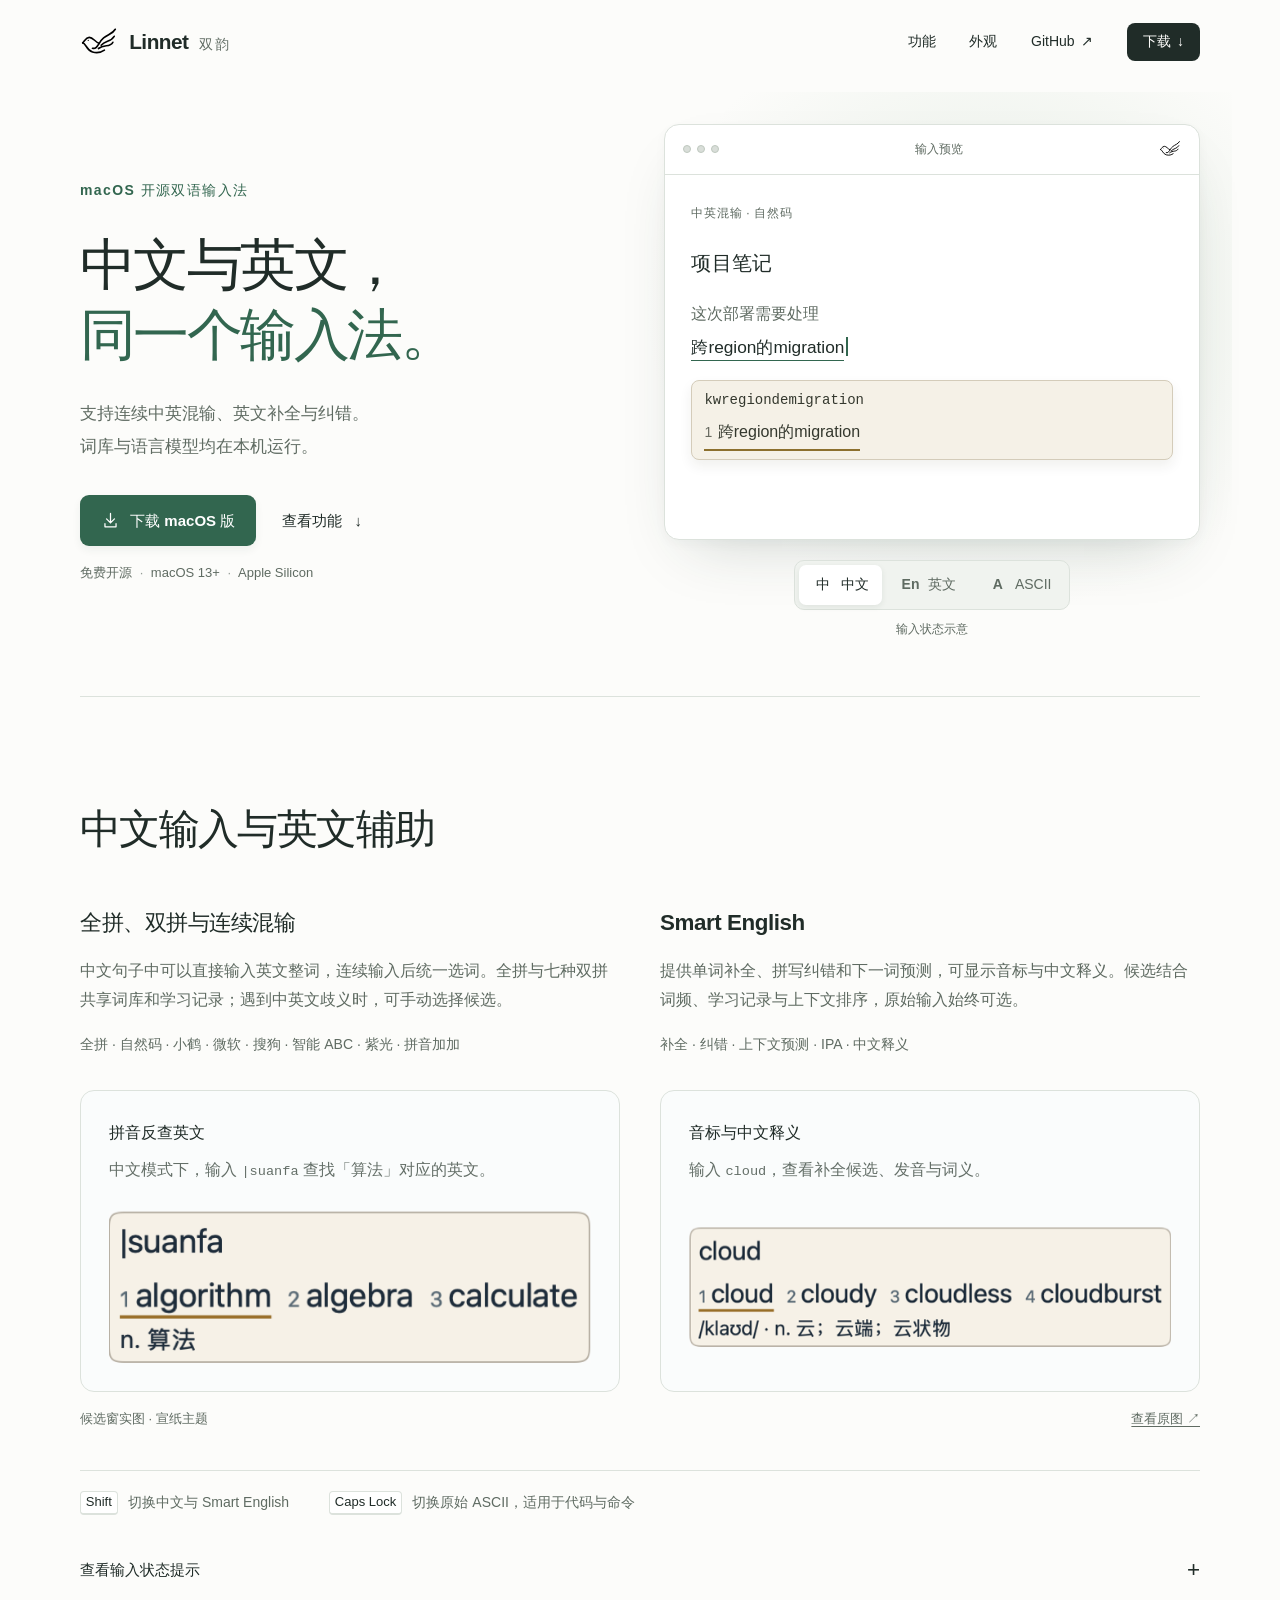
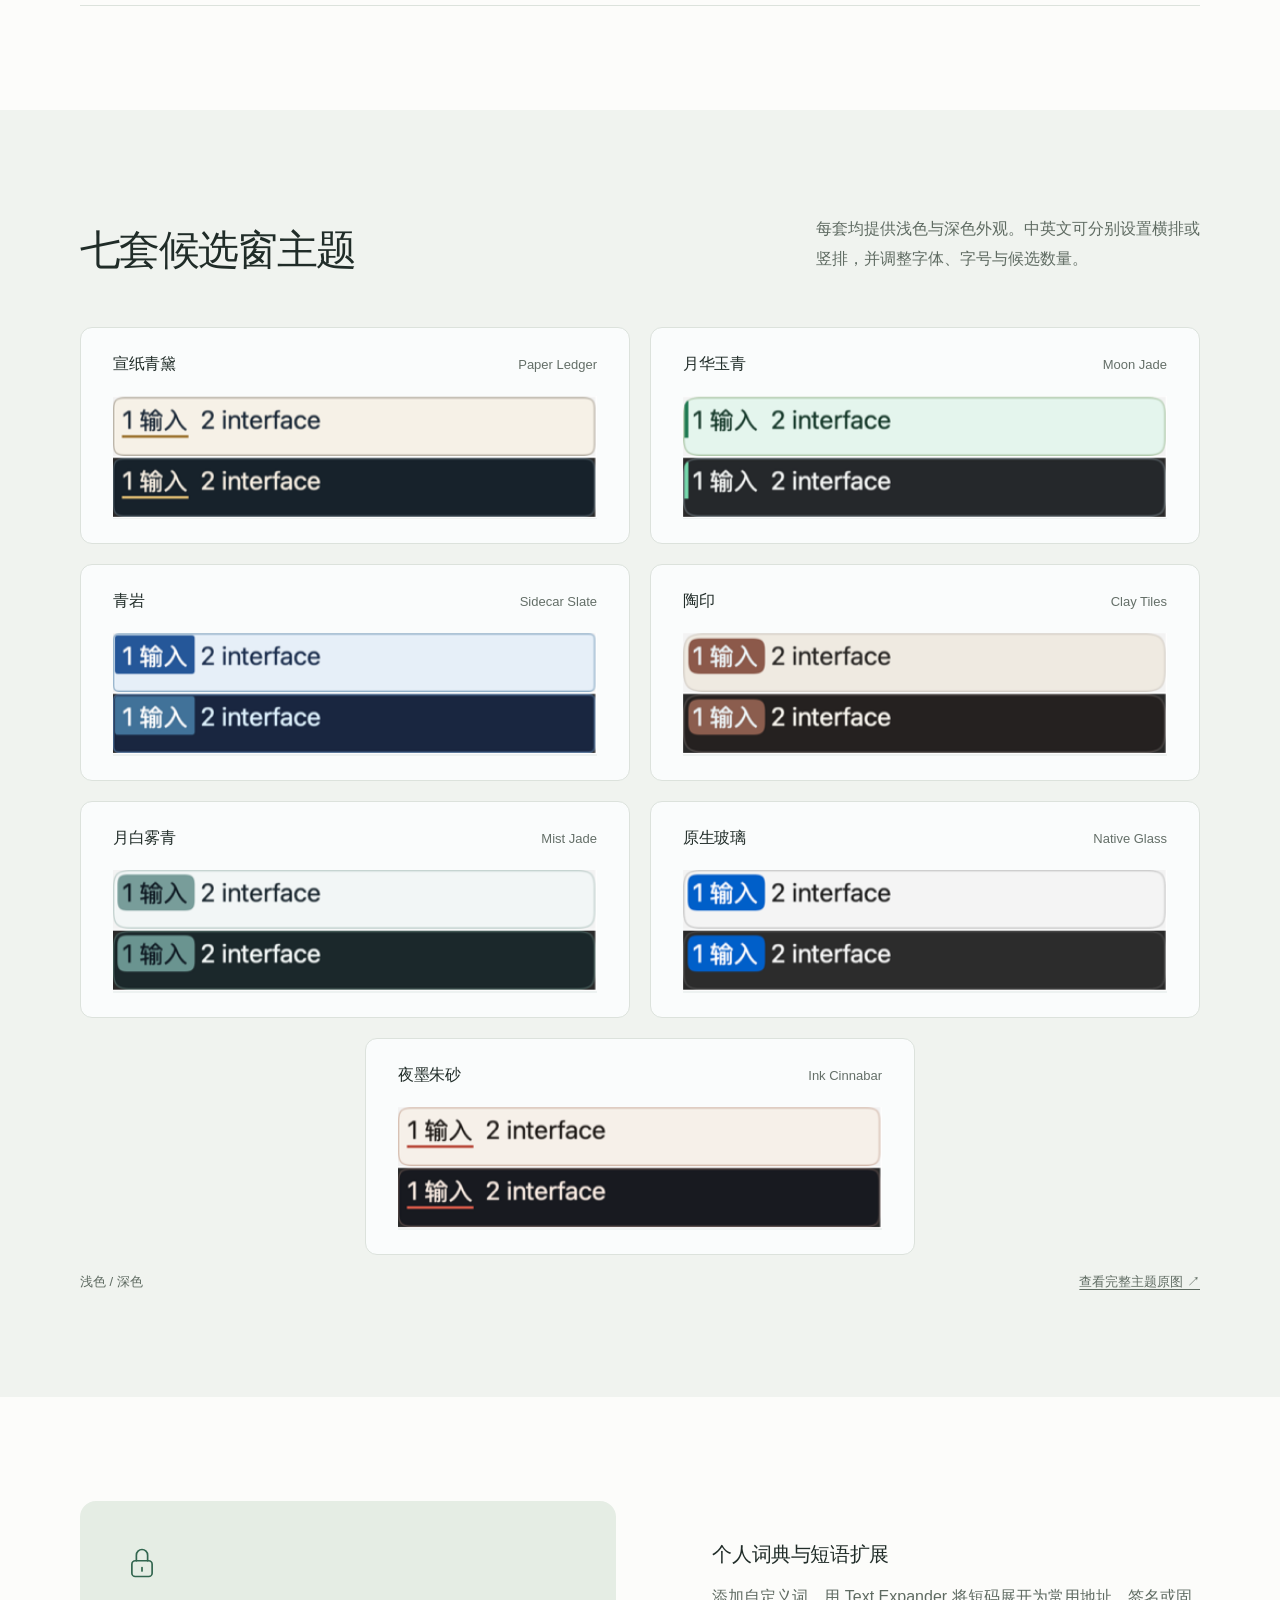
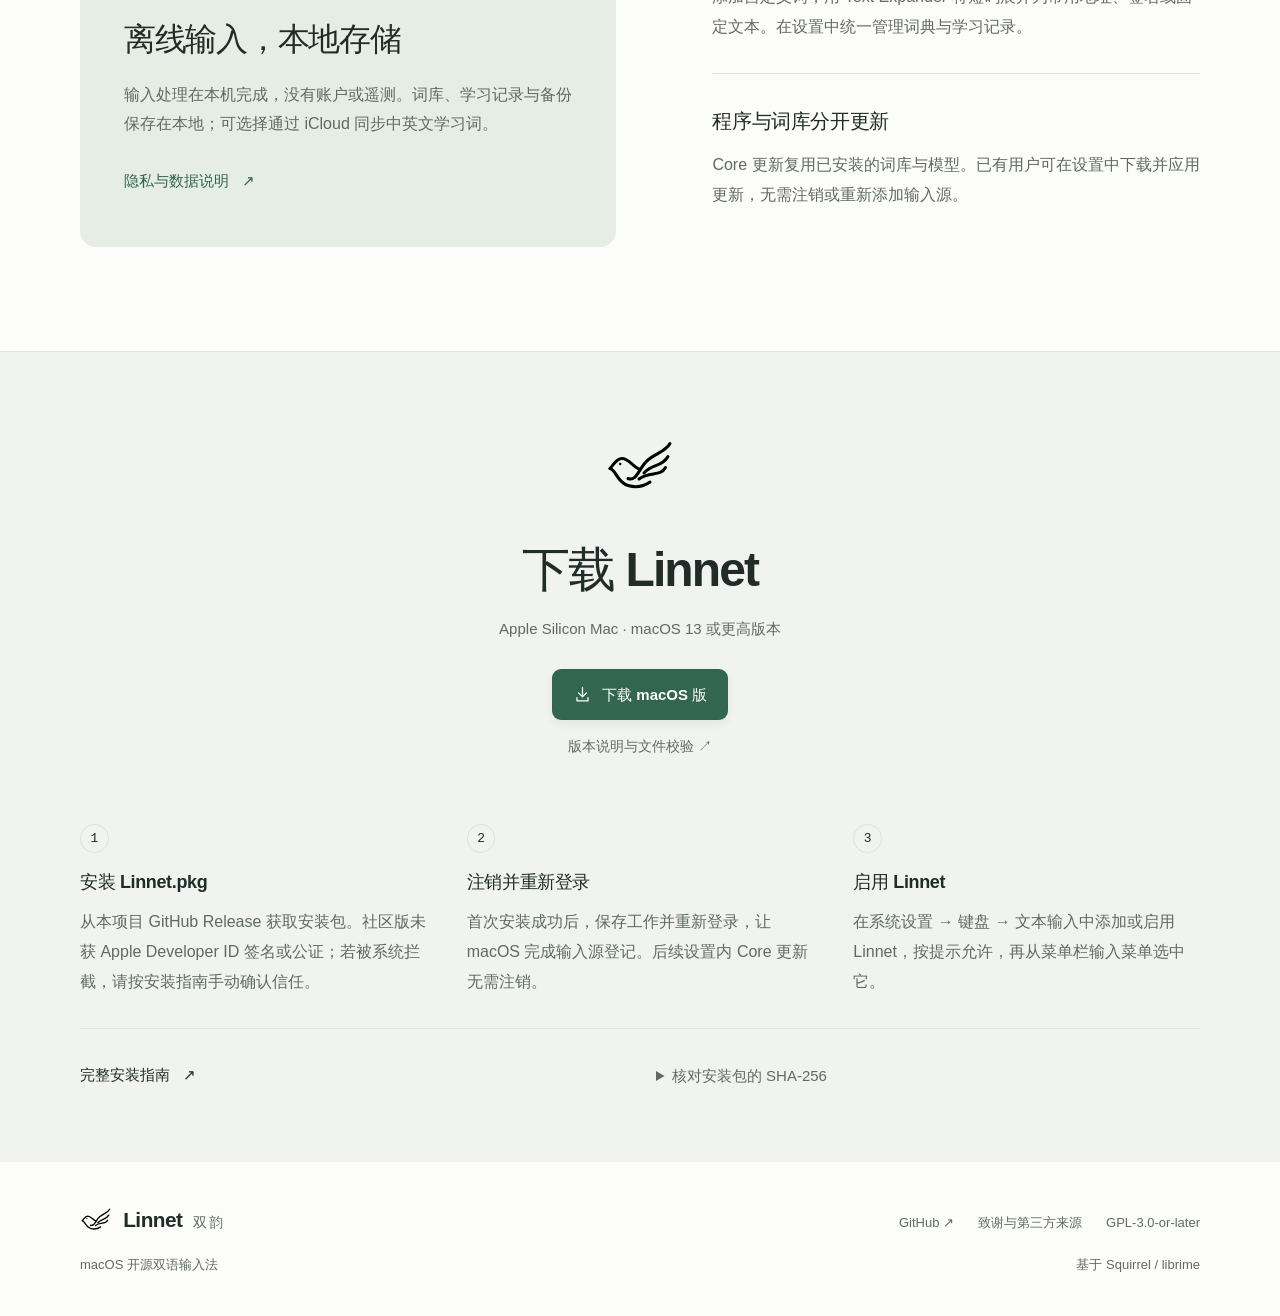
==== commit 7db68175: "Rework website copy around concrete input features" ====
--- a/index.html
+++ b/index.html
@@ -4,8 +4,8 @@
   <meta charset="utf-8">
   <meta name="viewport" content="width=device-width, initial-scale=1">
   <meta name="color-scheme" content="light dark">
-  <meta name="description" content="Linnet 双韵，为 macOS 打造的开源离线双语输入法。中文、Smart English 与原始 ASCII，共用一个输入源，让表达一气呵成。">
-  <title>Linnet 双韵 — 让表达，一气呵成</title>
+  <meta name="description" content="Linnet 双韵，macOS 开源双语输入法。支持全拼、七种双拼、连续中英混输，以及英文补全、纠错和释义。词库与语言模型离线运行。">
+  <title>Linnet 双韵 — macOS 开源双语输入法</title>
   <link rel="icon" href="assets/mark.svg" type="image/svg+xml">
   <link rel="stylesheet" href="style.css">
   <script src="script.js" defer></script>
@@ -19,7 +19,7 @@
         <span>Linnet <span class="brand-cn">双韵</span></span>
       </a>
       <nav aria-label="主导航">
-        <a href="#use">产品体验</a>
+        <a href="#use">功能</a>
         <a href="#appearance">外观</a>
         <a href="https://github.com/Ares-X/Linnet" class="nav-github">GitHub <span aria-hidden="true">↗</span></a>
         <a class="nav-download" href="#install">下载 <span aria-hidden="true">↓</span></a>
@@ -30,89 +30,123 @@
   <main id="main">
     <section class="hero wrap" aria-labelledby="hero-title">
       <div class="hero-copy">
-        <p class="eyebrow"><span class="eyebrow-rule" aria-hidden="true"></span>为 macOS 而作的双语输入法</p>
-        <h1 id="hero-title">中文，<span class="english-word" lang="en">English.</span><br>让表达，<br><em>一气呵成。</em></h1>
-        <p class="hero-description">写中文，夹一句 English，接着写。<br>一个输入源，让两种语言自然相遇。<br>词库与模型，都在你的 Mac 上。</p>
+        <p class="eyebrow">macOS 开源双语输入法</p>
+        <h1 id="hero-title">中文与英文，<br><em>同一个输入法。</em></h1>
+        <p class="hero-description">支持连续中英混输、英文补全与纠错。<br>词库与语言模型均在本机运行。</p>
         <div class="hero-actions">
-          <a class="button primary" href="https://github.com/Ares-X/Linnet/releases/latest/download/Linnet.pkg"><svg viewBox="0 0 24 24" aria-hidden="true"><path d="M12 3v12m-5-5 5 5 5-5M5 16v4h14v-4"/></svg>下载 Linnet</a>
-          <a class="text-link" href="#use">认识双韵 <span aria-hidden="true">↗</span></a>
+          <a class="button primary" href="https://github.com/Ares-X/Linnet/releases/latest/download/Linnet.pkg">
+            <svg viewBox="0 0 24 24" aria-hidden="true"><path d="M12 3v12m-5-5 5 5 5-5M5 16v4h14v-4"/></svg>
+            下载 macOS 版
+          </a>
+          <a class="text-link" href="#use">查看功能 <span aria-hidden="true">↓</span></a>
         </div>
         <p class="download-meta">免费开源 <span>·</span> macOS 13+ <span>·</span> Apple Silicon</p>
       </div>
 
       <div class="hero-demo" aria-label="输入状态演示">
-        <div class="demo-topline"><span class="demo-wordmark">L / 双韵</span><span>两种语言，同一段思路</span></div>
         <div class="demo-window">
-          <div class="window-toolbar"><span class="window-dots" aria-hidden="true"><i></i><i></i><i></i></span><span>一页随想</span><span class="window-mark" aria-hidden="true">双</span></div>
+          <div class="window-toolbar">
+            <span class="window-dots" aria-hidden="true"><i></i><i></i><i></i></span>
+            <span>输入预览</span>
+            <img src="assets/mark.svg" alt="" width="22" height="20">
+          </div>
           <div class="document-content">
-            <p class="document-date">随手记下，正在发生的灵感。</p>
             <div id="panel-cn" class="demo-panel" role="tabpanel" aria-labelledby="tab-cn" tabindex="0">
-              <p class="document-line">把想法连起来，<br>也把两种语言连起来。</p>
-              <p class="composing-line">聊聊<span class="composition">跨region的migration</span><span class="caret" aria-hidden="true"></span></p>
+              <p class="document-date">中英混输 · 自然码</p>
+              <p class="document-line">项目笔记</p>
+              <p class="document-context">这次部署需要处理</p>
+              <p class="composing-line"><span class="composition">跨region的migration</span><span class="caret" aria-hidden="true"></span></p>
               <div class="candidate-window">
                 <div class="preedit">kwregiondemigration</div>
                 <div class="candidate selected"><span class="candidate-number">1</span>跨region的migration</div>
-                <div class="candidate-footnote">中文混输 <span>自然码</span></div>
               </div>
             </div>
             <div id="panel-en" class="demo-panel" role="tabpanel" aria-labelledby="tab-en" tabindex="0" hidden>
-              <p class="document-line" lang="en">A little space.<br>A clearer thought.</p>
-              <p class="composing-line" lang="en">Somewhere in the <span class="composition">cloud</span><span class="caret" aria-hidden="true"></span></p>
+              <p class="document-date">Smart English</p>
+              <p class="document-line" lang="en">Deployment notes</p>
+              <p class="document-context" lang="en">The service runs in the</p>
+              <p class="composing-line" lang="en"><span class="composition">cloud</span><span class="caret" aria-hidden="true"></span></p>
               <div class="candidate-window">
                 <div class="preedit">cloud</div>
-                <div class="english-candidates"><span class="selected"><span class="candidate-number">1</span>cloud</span><span><span class="candidate-number">2</span>cloudy</span><span><span class="candidate-number">3</span>cloudless</span></div>
+                <div class="english-candidates">
+                  <span class="selected"><span class="candidate-number">1</span>cloud</span>
+                  <span><span class="candidate-number">2</span>cloudy</span>
+                  <span><span class="candidate-number">3</span>cloudless</span>
+                </div>
                 <div class="candidate-definition">/klaʊd/ · n. 云；云端；云状物</div>
               </div>
             </div>
             <div id="panel-ascii" class="demo-panel" role="tabpanel" aria-labelledby="tab-ascii" tabindex="0" hidden>
-              <p class="document-line">写代码的时候，<br>每个字符，保持原样。</p>
+              <p class="document-date">原始 ASCII</p>
+              <p class="document-line" lang="en">Terminal</p>
+              <p class="document-context"><code>~/Projects/Linnet</code></p>
               <div class="terminal-line"><span aria-hidden="true">❯</span> git status<span class="caret" aria-hidden="true"></span></div>
-              <p class="ascii-note">代码、路径、命令。<br>直接交给当前应用。</p>
+              <p class="ascii-note">直接输入字符，不生成候选。</p>
             </div>
           </div>
-          <div class="window-bottom"><span>灵感未完，输入继续。</span><img src="assets/mark.svg" alt="" width="23" height="20"></div>
         </div>
         <div class="demo-controls">
           <div class="mode-tabs" role="tablist" aria-label="输入状态">
-            <button id="tab-cn" type="button" role="tab" aria-selected="true" aria-controls="panel-cn" tabindex="0"><span class="mode-symbol">中</span>中文</button>
-            <button id="tab-en" type="button" role="tab" aria-selected="false" aria-controls="panel-en" tabindex="-1"><span class="mode-symbol">En</span>英文</button>
-            <button id="tab-ascii" type="button" role="tab" aria-selected="false" aria-controls="panel-ascii" tabindex="-1"><span class="mode-symbol">A</span>原样</button>
-          </div>
-          <p class="demo-caption">输入状态示意 · 点击切换</p>
-        </div>
-      </div>
-    </section>
-
-    <div class="principles wrap" aria-label="产品概览">
-      <p><span class="principle-index">01</span>中英文，共用一个输入源</p>
-      <p><span class="principle-index">02</span>日常输入，离线完成</p>
-      <p><span class="principle-index">03</span>为你熟悉的 macOS 而作</p>
-    </div>
-
-    <section id="use" class="section wrap" aria-labelledby="use-title">
-      <div class="section-heading"><div><p class="eyebrow">顺着思路，继续写</p><h2 id="use-title">语言可以切换。<br>思路不必打断。</h2></div><p>中文、Smart English、原始 ASCII。<br>常用的三种状态，在同一个输入源里各就各位。</p></div>
-      <div class="feature-grid">
-        <article class="feature-card"><div class="feature-symbol" aria-hidden="true">拼<span>En</span></div><h3>中文句子，容得下 English。</h3><p>全拼与七种双拼，共享词库与学习数据。句子里直接敲英文整词，中途不必上屏；遇到歧义，再选你想要的词。</p><div class="feature-note">全拼 / 自然码 / 小鹤 / 更多双拼</div></article>
-        <article class="feature-card"><div class="feature-symbol english-symbol" aria-hidden="true">Aa<span>↗</span></div><h3>想起意思，也找得到词。</h3><p>英文补全、拼写纠错，配合音标与中文释义。只记得中文意思？用拼音反查英文，让表达接得上。</p><div class="feature-note">补全 · 纠错 · IPA · 拼音反查</div></article>
-        <article class="feature-card"><div class="feature-symbol" aria-hidden="true">⌘<span>_</span></div><h3>该原样的时候，就原样。</h3><p>轻按 Shift，往返中文与 Smart English。Caps Lock 进入原始 ASCII，代码、终端命令直接交给应用。</p><div class="feature-note"><kbd>Shift</kbd> 切换语言 <kbd>Caps Lock</kbd> 原样输入</div></article>
-      </div>
-      <div class="bilingual-gallery">
-        <figure class="candidate-showcase">
-          <figcaption><span class="eyebrow">拼音反查</span><h3>从「算法」，找到 algorithm。</h3><p>中文模式输入 <code>|suanfa</code>，不用离开中文状态。</p></figcaption>
-          <div class="screenshot-stage"><div class="screenshot-crop reverse-crop"><img src="assets/bilingual.png" width="1360" height="660" alt="真实候选窗：|suanfa 对应 algorithm、algebra、calculate，选中 algorithm，释义为算法" loading="lazy"></div></div>
-        </figure>
-        <figure class="candidate-showcase">
-          <figcaption><span class="eyebrow">Smart English</span><h3>补全单词，也补上含义。</h3><p>候选、音标与中文释义，在同一处看清。</p></figcaption>
-          <div class="screenshot-stage"><div class="screenshot-crop english-crop"><img src="assets/bilingual.png" width="1360" height="660" alt="真实候选窗：cloud、cloudy、cloudless、cloudburst，附 cloud 的音标与中文释义" loading="lazy"></div></div>
-        </figure>
-      </div>
-      <p class="gallery-source">真实产品渲染 · 宣纸主题 <a href="assets/bilingual.png">查看原图 <span aria-hidden="true">↗</span></a></p>
-      <details class="image-disclosure"><summary>看看光标旁的三种状态提示 <span aria-hidden="true">+</span></summary><img src="assets/input-modes.png" alt="中文、Smart English 和原始 ASCII 的真实光标旁状态提示" loading="lazy"></details>
+            <button id="tab-cn" type="button" role="tab" aria-selected="true" aria-controls="panel-cn" tabindex="0"><span class="mode-symbol" aria-hidden="true">中</span>中文</button>
+            <button id="tab-en" type="button" role="tab" aria-selected="false" aria-controls="panel-en" tabindex="-1"><span class="mode-symbol" aria-hidden="true">En</span>英文</button>
+            <button id="tab-ascii" type="button" role="tab" aria-selected="false" aria-controls="panel-ascii" tabindex="-1"><span class="mode-symbol" aria-hidden="true">A</span>ASCII</button>
+          </div>
+          <p class="demo-caption">输入状态示意</p>
+        </div>
+      </div>
+    </section>
+
+    <section id="use" class="section wrap input-section" aria-labelledby="use-title">
+      <div class="section-heading">
+        <h2 id="use-title">中文输入与英文辅助</h2>
+      </div>
+      <div class="input-columns">
+        <article class="input-column">
+          <div class="input-copy">
+            <h3>全拼、双拼与连续混输</h3>
+            <p>中文句子中可以直接输入英文整词，连续输入后统一选词。全拼与七种双拼共享词库和学习记录；遇到中英文歧义时，可手动选择候选。</p>
+            <p class="input-detail">全拼 · 自然码 · 小鹤 · 微软 · 搜狗 · 智能 ABC · 紫光 · 拼音加加</p>
+          </div>
+          <figure class="candidate-showcase">
+            <figcaption>
+              <h4>拼音反查英文</h4>
+              <p>中文模式下，输入 <code>|suanfa</code> 查找「算法」对应的英文。</p>
+            </figcaption>
+            <div class="screenshot-stage"><div class="screenshot-crop reverse-crop"><img src="assets/bilingual.png" width="1360" height="660" alt="真实候选窗：|suanfa 对应 algorithm、algebra、calculate，选中 algorithm，释义为算法" loading="lazy"></div></div>
+          </figure>
+        </article>
+        <article class="input-column">
+          <div class="input-copy">
+            <h3>Smart English</h3>
+            <p>提供单词补全、拼写纠错和下一词预测，可显示音标与中文释义。候选结合词频、学习记录与上下文排序，原始输入始终可选。</p>
+            <p class="input-detail">补全 · 纠错 · 上下文预测 · IPA · 中文释义</p>
+          </div>
+          <figure class="candidate-showcase">
+            <figcaption>
+              <h4>音标与中文释义</h4>
+              <p>输入 <code>cloud</code>，查看补全候选、发音与词义。</p>
+            </figcaption>
+            <div class="screenshot-stage"><div class="screenshot-crop english-crop"><img src="assets/bilingual.png" width="1360" height="660" alt="真实候选窗：cloud、cloudy、cloudless、cloudburst，附 cloud 的音标与中文释义" loading="lazy"></div></div>
+          </figure>
+        </article>
+      </div>
+      <p class="gallery-source">候选窗实图 · 宣纸主题 <a href="assets/bilingual.png">查看原图 <span aria-hidden="true">↗</span></a></p>
+      <div class="input-shortcuts" aria-label="输入模式快捷键">
+        <p><kbd>Shift</kbd><span>切换中文与 Smart English</span></p>
+        <p><kbd>Caps Lock</kbd><span>切换原始 ASCII，适用于代码与命令</span></p>
+      </div>
+      <details class="image-disclosure">
+        <summary>查看输入状态提示 <span aria-hidden="true">+</span></summary>
+        <img src="assets/input-modes.png" alt="中文、Smart English 和原始 ASCII 的真实光标旁状态提示" loading="lazy">
+      </details>
     </section>
 
     <section id="appearance" class="appearance-section section" aria-labelledby="appearance-title">
       <div class="wrap">
-        <div class="section-heading"><div><p class="eyebrow">好用，也要合眼缘</p><h2 id="appearance-title">你的文字，<br>有自己的样子。</h2></div><p>七套主题，各有浅色与深色。<br>横排、竖排、字体与候选数量，<br>调成你习惯的模样。</p></div>
+        <div class="section-heading">
+          <h2 id="appearance-title">七套候选窗主题</h2>
+          <p>每套均提供浅色与深色外观。中英文可分别设置横排或竖排，并调整字体、字号与候选数量。</p>
+        </div>
         <div class="theme-gallery">
           <figure class="theme-card">
             <figcaption><h3>宣纸青黛</h3><span lang="en">Paper Ledger</span></figcaption>
@@ -143,22 +177,79 @@
             <div class="theme-crop" style="--crop-left: -40.44944%; --crop-top: -825.66372%"><img src="assets/themes.png" width="1360" height="1100" alt="夜墨朱砂主题，浅色和深色实际候选窗" loading="lazy"></div>
           </figure>
         </div>
-        <p class="gallery-source">七套主题 · Light / Dark <a href="assets/themes.png">查看完整主题原图 <span aria-hidden="true">↗</span></a></p>
-      </div>
-    </section>
-
-    <section class="section wrap everyday" aria-label="隐私与日常使用">
-      <article class="privacy-card"><svg class="line-icon" viewBox="0 0 32 32" aria-hidden="true"><rect x="7" y="14" width="18" height="14" rx="3"/><path d="M11 14V9a5 5 0 0 1 10 0v5m-5 6v3"/></svg><p class="eyebrow">本地优先</p><h2>你写下的，<br>留在你这里。</h2><p>输入、词库与语言模型都在本机运行。无需账号，没有遥测；需要在 Mac 之间接续习惯时，可以选择用 iCloud 同步学习词。</p><a class="text-link" href="https://github.com/Ares-X/Linnet/blob/main/README.md#隐私">了解隐私与数据 <span aria-hidden="true">↗</span></a></article>
-      <div class="everyday-notes"><article><span class="note-number">01 / 你的词，你来定</span><h3>越用，越懂你的表达。</h3><p>自定义词、学习记录与 Text Expander，让专有名词、常用短语和固定文本有自己的位置。</p></article><article><span class="note-number">02 / 更新，轻一点</span><h3>词库留下，程序轻装更新。</h3><p>Core 与语言数据分开更新。已有用户可在 Settings 内应用 Core 更新，复用词库与模型，无需注销。</p></article></div>
-    </section>
-
-    <section id="install" class="install-section" aria-labelledby="install-title"><div class="wrap">
-      <div class="install-heading"><img src="assets/mark.svg" alt="" width="70" height="60"><p class="eyebrow">下一段文字，从双韵开始</p><h2 id="install-title">让表达，一气呵成。</h2><p>为 Apple Silicon Mac 打造 · macOS 13 或更高版本</p><a class="button primary" href="https://github.com/Ares-X/Linnet/releases/latest/download/Linnet.pkg"><svg viewBox="0 0 24 24" aria-hidden="true"><path d="M12 3v12m-5-5 5 5 5-5M5 16v4h14v-4"/></svg>下载最新版 Linnet.pkg</a><a class="release-link" href="https://github.com/Ares-X/Linnet/releases/latest">版本说明与 SHA-256 <span aria-hidden="true">↗</span></a></div>
-      <ol class="install-steps"><li><span class="step-number">1</span><h3>下载并安装</h3><p>从本项目 GitHub Release 获取 Linnet.pkg。社区版未获 Apple Developer ID 签名或公证；若被系统拦截，按安装指南手动确认信任。</p></li><li><span class="step-number">2</span><h3>首次登录，登记输入源</h3><p>安装成功后，保存工作，注销并重新登录一次，让 macOS 完成首次登记。后续设置内 Core 更新无需注销。</p></li><li><span class="step-number">3</span><h3>选中双韵，开始输入</h3><p>在系统设置 → 键盘 → 文本输入中添加或启用 Linnet，按提示允许，再从菜单栏输入菜单选中它。</p></li></ol>
-      <div class="install-help"><a class="text-link" href="https://github.com/Ares-X/Linnet/blob/main/README.md#安装">完整安装指南 <span aria-hidden="true">↗</span></a><details class="verify-details"><summary>如何核对下载文件？</summary><p>在下载目录执行以下命令，将结果与同一 Release 提供的 SHA-256 比较。</p><div class="command-row"><code id="verify-command">shasum -a 256 Linnet.pkg</code><button type="button" id="copy-command">复制命令</button></div><p id="copy-status" class="copy-status" role="status" aria-live="polite"></p></details></div>
-    </div></section>
+        <p class="gallery-source">浅色 / 深色 <a href="assets/themes.png">查看完整主题原图 <span aria-hidden="true">↗</span></a></p>
+      </div>
+    </section>
+
+    <section class="section wrap everyday" aria-label="数据与更新">
+      <article class="privacy-card">
+        <svg class="line-icon" viewBox="0 0 32 32" aria-hidden="true"><rect x="7" y="14" width="18" height="14" rx="3"/><path d="M11 14V9a5 5 0 0 1 10 0v5m-5 6v3"/></svg>
+        <h2>离线输入，本地存储</h2>
+        <p>输入处理在本机完成，没有账户或遥测。词库、学习记录与备份保存在本地；可选择通过 iCloud 同步中英文学习词。</p>
+        <a class="text-link" href="https://github.com/Ares-X/Linnet/blob/main/README.md#隐私">隐私与数据说明 <span aria-hidden="true">↗</span></a>
+      </article>
+      <div class="everyday-notes">
+        <article>
+          <h3>个人词典与短语扩展</h3>
+          <p>添加自定义词，用 Text Expander 将短码展开为常用地址、签名或固定文本。在设置中统一管理词典与学习记录。</p>
+        </article>
+        <article>
+          <h3>程序与词库分开更新</h3>
+          <p>Core 更新复用已安装的词库与模型。已有用户可在设置中下载并应用更新，无需注销或重新添加输入源。</p>
+        </article>
+      </div>
+    </section>
+
+    <section id="install" class="install-section" aria-labelledby="install-title">
+      <div class="wrap">
+        <div class="install-heading">
+          <img src="assets/mark.svg" alt="" width="70" height="60">
+          <h2 id="install-title">下载 Linnet</h2>
+          <p>Apple Silicon Mac · macOS 13 或更高版本</p>
+          <a class="button primary" href="https://github.com/Ares-X/Linnet/releases/latest/download/Linnet.pkg">
+            <svg viewBox="0 0 24 24" aria-hidden="true"><path d="M12 3v12m-5-5 5 5 5-5M5 16v4h14v-4"/></svg>
+            下载 macOS 版
+          </a>
+          <a class="release-link" href="https://github.com/Ares-X/Linnet/releases/latest">版本说明与文件校验 <span aria-hidden="true">↗</span></a>
+        </div>
+        <ol class="install-steps">
+          <li>
+            <span class="step-number">1</span><h3>安装 Linnet.pkg</h3>
+            <p>从本项目 GitHub Release 获取安装包。社区版未获 Apple Developer ID 签名或公证；若被系统拦截，请按安装指南手动确认信任。</p>
+          </li>
+          <li>
+            <span class="step-number">2</span><h3>注销并重新登录</h3>
+            <p>首次安装成功后，保存工作并重新登录，让 macOS 完成输入源登记。后续设置内 Core 更新无需注销。</p>
+          </li>
+          <li>
+            <span class="step-number">3</span><h3>启用 Linnet</h3>
+            <p>在系统设置 → 键盘 → 文本输入中添加或启用 Linnet，按提示允许，再从菜单栏输入菜单选中它。</p>
+          </li>
+        </ol>
+        <div class="install-help">
+          <a class="text-link" href="https://github.com/Ares-X/Linnet/blob/main/README.md#安装">完整安装指南 <span aria-hidden="true">↗</span></a>
+          <details class="verify-details">
+            <summary>核对安装包的 SHA-256</summary>
+            <p>在下载目录执行以下命令，将结果与同一 Release 提供的 SHA-256 比较。</p>
+            <div class="command-row"><code id="verify-command">shasum -a 256 Linnet.pkg</code><button type="button" id="copy-command">复制命令</button></div>
+            <p id="copy-status" class="copy-status" role="status" aria-live="polite"></p>
+          </details>
+        </div>
+      </div>
+    </section>
   </main>
 
-  <footer class="wrap site-footer"><div><a class="brand" href="#"><img src="assets/mark.svg" alt="" width="32" height="28"><span>Linnet <span class="brand-cn">双韵</span></span></a><p>一个输入源，两种语言。</p></div><div class="footer-links"><a href="https://github.com/Ares-X/Linnet">GitHub <span aria-hidden="true">↗</span></a><a href="https://github.com/Ares-X/Linnet/blob/main/THIRD_PARTY_NOTICES.md">致谢与第三方来源</a><a href="https://github.com/Ares-X/Linnet/blob/main/LICENSE.txt">GPL-3.0-or-later</a><span>基于 Squirrel / librime</span></div></footer>
+  <footer class="wrap site-footer">
+    <div>
+      <a class="brand" href="#"><img src="assets/mark.svg" alt="" width="32" height="28"><span>Linnet <span class="brand-cn">双韵</span></span></a>
+      <p>macOS 开源双语输入法</p>
+    </div>
+    <div class="footer-links">
+      <a href="https://github.com/Ares-X/Linnet">GitHub <span aria-hidden="true">↗</span></a>
+      <a href="https://github.com/Ares-X/Linnet/blob/main/THIRD_PARTY_NOTICES.md">致谢与第三方来源</a>
+      <a href="https://github.com/Ares-X/Linnet/blob/main/LICENSE.txt">GPL-3.0-or-later</a>
+      <span>基于 Squirrel / librime</span>
+    </div>
+  </footer>
 </body>
 </html>
--- a/style.css
+++ b/style.css
@@ -33,7 +33,7 @@
 ::selection { color: var(--ink); background: var(--accent-soft); }
 [hidden] { display: none !important; }
 img { max-width: 100%; height: auto; display: block; }
-h1, h2, h3, p { margin: 0; }
+h1, h2, h3, h4, p { margin: 0; }
 h1, h2, h3 { text-wrap: balance; }
 .wrap { width: min(1120px, calc(100% - 5rem)); margin-inline: auto; }
 .skip-link { position: fixed; top: .75rem; left: 1rem; padding: .6rem 1rem; background: var(--surface); z-index: 100; transform: translateY(-200%); }
@@ -47,11 +47,9 @@
 .site-header .nav-download { background: var(--ink); color: var(--bg); min-height: 38px; padding: .35rem 1rem; border-radius: 8px; }
 .hero { display: grid; grid-template-columns: 1fr 1fr; gap: 3rem; padding-block: 2.5rem 3.5rem; align-items: center; }
 .eyebrow { color: var(--accent); font-size: .875rem; font-weight: 550; letter-spacing: .1em; display: flex; align-items: center; gap: .65rem; }
-.eyebrow-rule { width: 1.6rem; height: 1px; background: currentColor; }
 h1 { margin-top: 1.65rem; font-size: clamp(2.6rem, 4.4vw, 3.8rem); line-height: 1.25; letter-spacing: -.045em; font-weight: 620; }
 h1 em { color: var(--accent); font-style: normal; }
-.english-word { font-family: Georgia, "Times New Roman", serif; font-weight: 400; font-style: italic; letter-spacing: -.065em; }
-.hero-description { margin-top: 1.65rem; color: var(--muted); font-size: 1rem; line-height: 1.95; }
+.hero-description { max-width: 26rem; margin-top: 1.65rem; color: var(--muted); font-size: 1.0625rem; line-height: 1.95; text-wrap: pretty; }
 .hero-actions { display: flex; align-items: center; flex-wrap: wrap; gap: 1.6rem; margin-top: 2rem; }
 .button { display: inline-flex; align-items: center; justify-content: center; gap: .65rem; padding: .8rem 1.3rem; min-height: 48px; border-radius: 9px; font-weight: 550; font-size: .9375rem; transition: background .18s, transform .18s, box-shadow .18s; }
 .primary { background: var(--accent); color: var(--on-accent); box-shadow: 0 4px 8px #203c3210; }
@@ -64,18 +62,17 @@
 .download-meta span { margin-inline: .25rem; opacity: .65; }
 .hero-demo { min-width: 0; position: relative; }
 .hero-demo::before { content: ""; position: absolute; inset: -2rem -2rem 1rem; background: radial-gradient(ellipse at 60% 40%, var(--accent-soft), transparent 68%); z-index: -1; }
-.demo-topline { display: flex; justify-content: space-between; align-items: center; margin: 0 .25rem 1.1rem; color: var(--muted); font-size: .75rem; letter-spacing: .06em; }
-.demo-wordmark { font-family: var(--mono); }
-.demo-window { border: 1px solid var(--line); border-radius: 15px; background: var(--surface); box-shadow: var(--shadow); overflow: hidden; transform: rotate(-1deg); }
+.demo-window { border: 1px solid var(--line); border-radius: 15px; background: var(--surface); box-shadow: var(--shadow); overflow: hidden; }
 .window-toolbar { display: flex; justify-content: space-between; align-items: center; height: 3.1rem; padding-inline: 1.1rem; border-bottom: 1px solid var(--line); color: var(--muted); font-size: .75rem; }
 .window-dots { display: flex; gap: 6px; }
 .window-dots i { height: 8px; width: 8px; border: 1px solid #bfc8bf; background: #d9ded9; border-radius: 50%; }
-.window-mark { font-size: .75rem; border: 1px solid var(--line); border-radius: 4px; padding-inline: .2rem; }
-.document-content { padding: 1.75rem 1.65rem .75rem; }
+.document-content { padding: 1.75rem 1.65rem 2rem; }
 .document-date { font-size: .75rem; color: var(--muted); letter-spacing: .06em; margin-bottom: 1.4rem; }
-.demo-panel { min-height: 15rem; }
+.demo-panel { min-height: 19rem; }
 .document-line { font-size: 1.25rem; line-height: 1.8; font-weight: 480; letter-spacing: .015em; }
-.composing-line { font-size: 1.08rem; margin-top: 1.15rem; white-space: nowrap; letter-spacing: -.035em; }
+.document-context { margin-top: 1.15rem; color: var(--muted); font-size: 1rem; }
+.document-context code { font: .875rem/1.7 var(--mono); }
+.composing-line { font-size: 1.08rem; margin-top: .4rem; overflow-wrap: anywhere; }
 .composition { border-bottom: 1px solid var(--accent); padding-bottom: 3px; }
 .caret { display: inline-block; width: 1.5px; height: 1.1em; background: var(--accent); margin-left: 2px; vertical-align: -.15em; }
 .candidate-window { margin-top: 1.1rem; background: var(--paper); border: 1px solid var(--paper-line); border-radius: 8px; padding: .55rem .75rem .45rem; color: var(--paper-ink); box-shadow: 0 6px 13px #30271512; }
@@ -83,15 +80,12 @@
 .candidate { font-size: 1rem; width: fit-content; padding-bottom: .25rem; }
 .selected { border-bottom: 2px solid var(--paper-accent); }
 .candidate-number { margin-right: .35rem; opacity: .72; font-size: .875rem; }
-.candidate-footnote { margin-top: .4rem; padding-top: .3rem; border-top: 1px solid var(--paper-line); font-size: .75rem; color: #6a665a; display: flex; justify-content: space-between; }
 .english-candidates { display: flex; flex-wrap: wrap; gap: .6rem; font-size: .9rem; }
 .english-candidates > span { padding-bottom: .2rem; }
 .candidate-definition { margin-top: .35rem; font-size: .8rem; }
 .terminal-line { padding: 1.15rem 0; font: 1.15rem/1.8 var(--mono); margin-top: .7rem; }
 .terminal-line > span:first-child { color: var(--accent); margin-right: .6rem; }
 .ascii-note { color: var(--muted); font-size: .9375rem; }
-.window-bottom { padding: .85rem 1.65rem; display: flex; justify-content: space-between; align-items: center; color: var(--muted); font-size: .75rem; border-top: 1px solid var(--line); }
-.window-bottom img { opacity: .5; }
 .demo-controls { display: flex; flex-direction: column; align-items: center; margin-top: 1.25rem; }
 .mode-tabs { display: flex; background: var(--soft); border: 1px solid var(--line); border-radius: 10px; padding: 4px; gap: 4px; }
 .mode-tabs button { border: 0; border-radius: 7px; padding: .5rem .85rem; background: transparent; color: var(--muted); font-size: .875rem; display: inline-flex; align-items: center; gap: .4rem; min-height: 40px; transition: background .18s, box-shadow .18s, color .18s; }
@@ -99,29 +93,25 @@
 .mode-tabs button:hover { color: var(--accent); }
 .mode-symbol { font-size: .875rem; font-weight: 600; min-width: 1.35rem; }
 .demo-caption { font-size: .75rem; color: var(--muted); margin-top: .6rem; }
-.principles { border-top: 1px solid var(--line); border-bottom: 1px solid var(--line); display: grid; grid-template-columns: repeat(3, 1fr); padding-block: 1.4rem; gap: 1.5rem; }
-.principles p { display: flex; gap: 1rem; align-items: center; font-size: .875rem; }
-.principle-index { font: .75rem/1 var(--mono); color: var(--muted); }
 .section { padding-block: 6.5rem; }
+.input-section { border-top: 1px solid var(--line); }
 .section-heading { display: flex; justify-content: space-between; align-items: flex-end; gap: 3rem; margin-bottom: 3rem; }
 h2 { font-size: clamp(2rem, 3.2vw, 2.75rem); line-height: 1.4; font-weight: 580; letter-spacing: -.04em; }
-.section-heading h2, .privacy-card h2 { margin-top: .8rem; }
 .section-heading > p { color: var(--muted); font-size: 1rem; max-width: 24rem; padding-bottom: .35rem; line-height: 1.85; }
-.feature-grid { display: grid; grid-template-columns: repeat(3, 1fr); gap: 2.2rem; margin-bottom: 3rem; }
-.feature-card { padding-block: 1rem; }
-.feature-symbol { color: var(--accent); display: flex; align-items: baseline; font-size: 2rem; height: 4.25rem; letter-spacing: -.06em; font-weight: 500; }
-.feature-symbol span { display: inline-block; font-family: Georgia, serif; font-size: 1.25rem; font-style: italic; margin-left: .35rem; color: var(--muted); }
-.english-symbol { font-family: Georgia, serif; font-style: italic; }
 h3 { font-size: 1.125rem; letter-spacing: -.02em; line-height: 1.5; font-weight: 600; }
-.feature-card > p { font-size: 1rem; color: var(--muted); margin-top: .8rem; line-height: 1.85; }
-.feature-note { border-top: 1px solid var(--line); margin-top: 1.5rem; padding-top: 1rem; color: var(--muted); font-size: .8125rem; min-height: 3rem; }
 kbd { display: inline-block; font: .75rem/1.6 var(--font); border: 1px solid var(--line); border-bottom-width: 2px; border-radius: 4px; padding-inline: .3rem; color: var(--ink); background: var(--surface); }
-.feature-note kbd:nth-of-type(2) { margin-left: .4rem; }
-.bilingual-gallery { display: grid; grid-template-columns: 1fr 1fr; gap: 1.5rem; }
+.input-columns { display: grid; grid-template-columns: 1fr 1fr; gap: 2.5rem; }
+.input-column { min-width: 0; display: flex; flex-direction: column; }
+.input-copy { flex: 1; margin-bottom: 2rem; }
+.input-copy h3 { font-size: 1.4rem; }
+.input-copy p { color: var(--muted); margin-top: 1rem; line-height: 1.85; }
+.input-copy .input-detail { font-size: .875rem; margin-top: 1.1rem; }
+.input-shortcuts { display: flex; flex-wrap: wrap; gap: 1rem 2.5rem; margin-top: 2.5rem; padding-block: 1.25rem; border-top: 1px solid var(--line); color: var(--muted); }
+.input-shortcuts p { display: flex; align-items: center; gap: .65rem; font-size: .875rem; }
+.input-shortcuts kbd { flex-shrink: 0; font-size: .8125rem; }
 .candidate-showcase { margin: 0; background: #fafcfc; color: #202c28; border: 1px solid var(--line); border-radius: 14px; overflow: hidden; }
 .candidate-showcase figcaption { padding: 1.75rem 1.75rem 0; }
-.candidate-showcase .eyebrow { color: #32664f; }
-.candidate-showcase h3 { margin-top: .5rem; font-size: 1.2rem; }
+.candidate-showcase h4 { font-size: 1rem; font-weight: 600; }
 .candidate-showcase p { margin-top: .6rem; color: #646f68; font-size: 1rem; }
 .candidate-showcase code { font-family: var(--mono); font-size: .85em; }
 .screenshot-stage { display: grid; align-items: center; min-height: 13rem; padding: 1.75rem; }
@@ -141,7 +131,7 @@
 .theme-crop { aspect-ratio: 445 / 113; }
 .theme-crop img { width: 305.61798%; left: var(--crop-left); top: var(--crop-top); }
 .theme-card:last-child { grid-column: 1 / -1; width: calc(50% - .625rem); justify-self: center; }
-.image-disclosure { margin-top: 1.25rem; border-bottom: 1px solid var(--line); }
+.image-disclosure { border-bottom: 1px solid var(--line); }
 summary { cursor: pointer; }
 .image-disclosure summary { display: flex; align-items: center; justify-content: space-between; gap: 1rem; padding: 1rem 0; font-size: .9375rem; list-style: none; }
 .image-disclosure summary::-webkit-details-marker { display: none; }
@@ -151,12 +141,12 @@
 .appearance-section { background: var(--soft); }
 .everyday { display: grid; grid-template-columns: 1.1fr 1fr; gap: 6rem; align-items: center; }
 .privacy-card { border-radius: 16px; padding: 2.75rem; background: var(--accent-soft); }
+.privacy-card h2 { font-size: 2rem; }
 .line-icon { width: 36px; height: 36px; fill: none; stroke: var(--accent); stroke-width: 1.5; stroke-linecap: round; stroke-linejoin: round; margin-bottom: 1.75rem; }
 .privacy-card > p:not(.eyebrow) { margin-top: 1.1rem; color: var(--muted); font-size: 1rem; line-height: 1.85; }
 .privacy-card .text-link { margin-top: 1.25rem; color: var(--accent); }
 .everyday-notes article { padding-block: 2rem; }
 .everyday-notes article + article { border-top: 1px solid var(--line); }
-.note-number { display: block; color: var(--muted); font-size: .8125rem; letter-spacing: .05em; margin-bottom: .8rem; }
 .everyday-notes h3 { font-size: 1.25rem; }
 .everyday-notes p { color: var(--muted); margin-top: .85rem; font-size: 1rem; line-height: 1.85; }
 .install-section { padding-block: 5rem 4rem; border-top: 1px solid var(--line); background: var(--soft); }
@@ -184,7 +174,7 @@
 
 @media (prefers-color-scheme: dark) {
   :root { --bg: #171c19; --surface: #202723; --soft: #1c231f; --ink: #e4eae3; --muted: #a5b0a6; --line: #364239; --accent: #9dcbb0; --accent-soft: #26392f; --on-accent: #18271e; --shadow: 0 26px 60px -26px #0009, 0 4px 12px #0003; }
-  .brand img, .window-bottom img, .install-heading > img { filter: invert(1); }
+  .brand img, .window-toolbar img, .install-heading > img { filter: invert(1); }
   .window-dots i { border-color: #5b685e; background: #3c4940; }
   .hero-demo::before { opacity: .55; }
 }
@@ -193,11 +183,9 @@
   h1 { font-size: 3rem; }
   .document-content { padding-inline: 1.2rem; }
   .composing-line { font-size: .95rem; }
-  .feature-grid { gap: 1.6rem; }
   .candidate-showcase figcaption { padding: 1.4rem 1.4rem 0; }
   .screenshot-stage { padding: 1.4rem; min-height: 11rem; }
   .everyday { gap: 3rem; }
-  .feature-note { font-size: .75rem; }
 }
 @media (max-width: 800px) {
   .wrap { width: calc(100% - 3rem); }
@@ -205,27 +193,21 @@
   .site-header nav { gap: 1.3rem; }
   .hero { grid-template-columns: 1fr; padding-block: 2.5rem 3.5rem; gap: 2.5rem; }
   .hero-copy { text-align: center; }
+  .hero-description { margin-inline: auto; }
   .hero-copy .eyebrow, .hero-actions { justify-content: center; }
   h1 { font-size: clamp(2.6rem, 6.8vw, 3.65rem); }
   .hero-demo { width: min(100%, 520px); margin-inline: auto; padding-top: 0; }
   .hero-demo::before { inset-inline: 0; }
   .document-content { padding-inline: 1.65rem; }
   .composing-line { font-size: 1.08rem; }
-  .principles { gap: 1rem; }
-  .principles p { font-size: .8125rem; gap: .5rem; }
-  .principle-index { display: none; }
   .section { padding-block: 4.5rem; }
   .section-heading { align-items: flex-start; gap: 2rem; }
   .section-heading > p { max-width: 18rem; font-size: .9375rem; }
-  .feature-grid { grid-template-columns: 1fr; gap: 1.3rem; }
-  .feature-card { display: grid; grid-template-columns: 3.5rem 1fr; gap: .5rem 1rem; }
-  .feature-symbol { grid-row: 1 / 3; }
-  .feature-card > p, .feature-note { grid-column: 2; margin-top: 0; }
-  .feature-note { margin-top: .5rem; font-size: .8125rem; }
   .everyday { grid-template-columns: 1fr 1fr; gap: 2rem; }
   .privacy-card { padding: 1.8rem; }
   .install-steps { gap: 1.5rem; }
-  .bilingual-gallery { grid-template-columns: 1fr; }
+  .input-columns { grid-template-columns: 1fr; gap: 3rem; }
+  .input-copy { margin-bottom: 1.5rem; }
   .screenshot-stage { min-height: 0; padding-block: 2rem; }
   .screenshot-crop { max-width: 590px; margin-inline: auto; }
   .theme-card { padding: 1.25rem; }
@@ -243,33 +225,24 @@
   .eyebrow { font-size: .8125rem; letter-spacing: .06em; }
   .hero { padding-top: 2.3rem; gap: 2.3rem; }
   h1 { font-size: clamp(2.15rem, 8.3vw, 2.9rem); margin-top: 1.2rem; line-height: 1.3; }
-  .hero-description { margin-top: 1.35rem; }
+  .hero-description { margin-top: 1.35rem; font-size: 1rem; }
   .hero-actions { gap: 1.2rem; margin-top: 1.6rem; }
   .download-meta { font-size: .75rem; }
-  .demo-topline { font-size: .75rem; letter-spacing: 0; }
   .demo-window { transform: none; border-radius: 12px; }
-  .document-content { padding: 1.4rem 1rem .5rem; }
+  .document-content { padding: 1.4rem 1rem 1.5rem; }
   .document-date { margin-bottom: 1.1rem; }
   .document-line { font-size: 1.125rem; }
   .composing-line { font-size: clamp(.8rem, 3.6vw, 1rem); }
-  .demo-panel { min-height: 15rem; }
+  .demo-panel { min-height: 18.5rem; }
   .candidate-window { padding-inline: .6rem; }
   .candidate { font-size: .9375rem; }
   .preedit { font-size: .8125rem; }
-  .window-bottom { padding-inline: 1rem; }
   .demo-controls { margin-top: 1.4rem; }
   .mode-tabs button { padding-inline: .7rem; }
-  .principles { grid-template-columns: 1fr; gap: .75rem; padding-block: 1.25rem; }
-  .principles p { font-size: .875rem; gap: .85rem; }
-  .principle-index { display: inline; }
   .section { padding-block: 3.75rem; }
   .section-heading { display: block; margin-bottom: 2rem; }
   h2 { font-size: 2rem; }
   .section-heading > p { margin-top: 1.3rem; max-width: none; font-size: 1rem; }
-  .feature-card { grid-template-columns: 2.5rem 1fr; column-gap: .75rem; }
-  .feature-symbol { font-size: 1.55rem; }
-  .feature-symbol span { font-size: 1rem; margin-left: .1rem; }
-  .feature-card h3 { font-size: 1.1rem; }
   .theme-gallery { grid-template-columns: 1fr; }
   .theme-card:last-child { grid-column: auto; width: 100%; }
   .everyday { grid-template-columns: 1fr; gap: 1rem; }
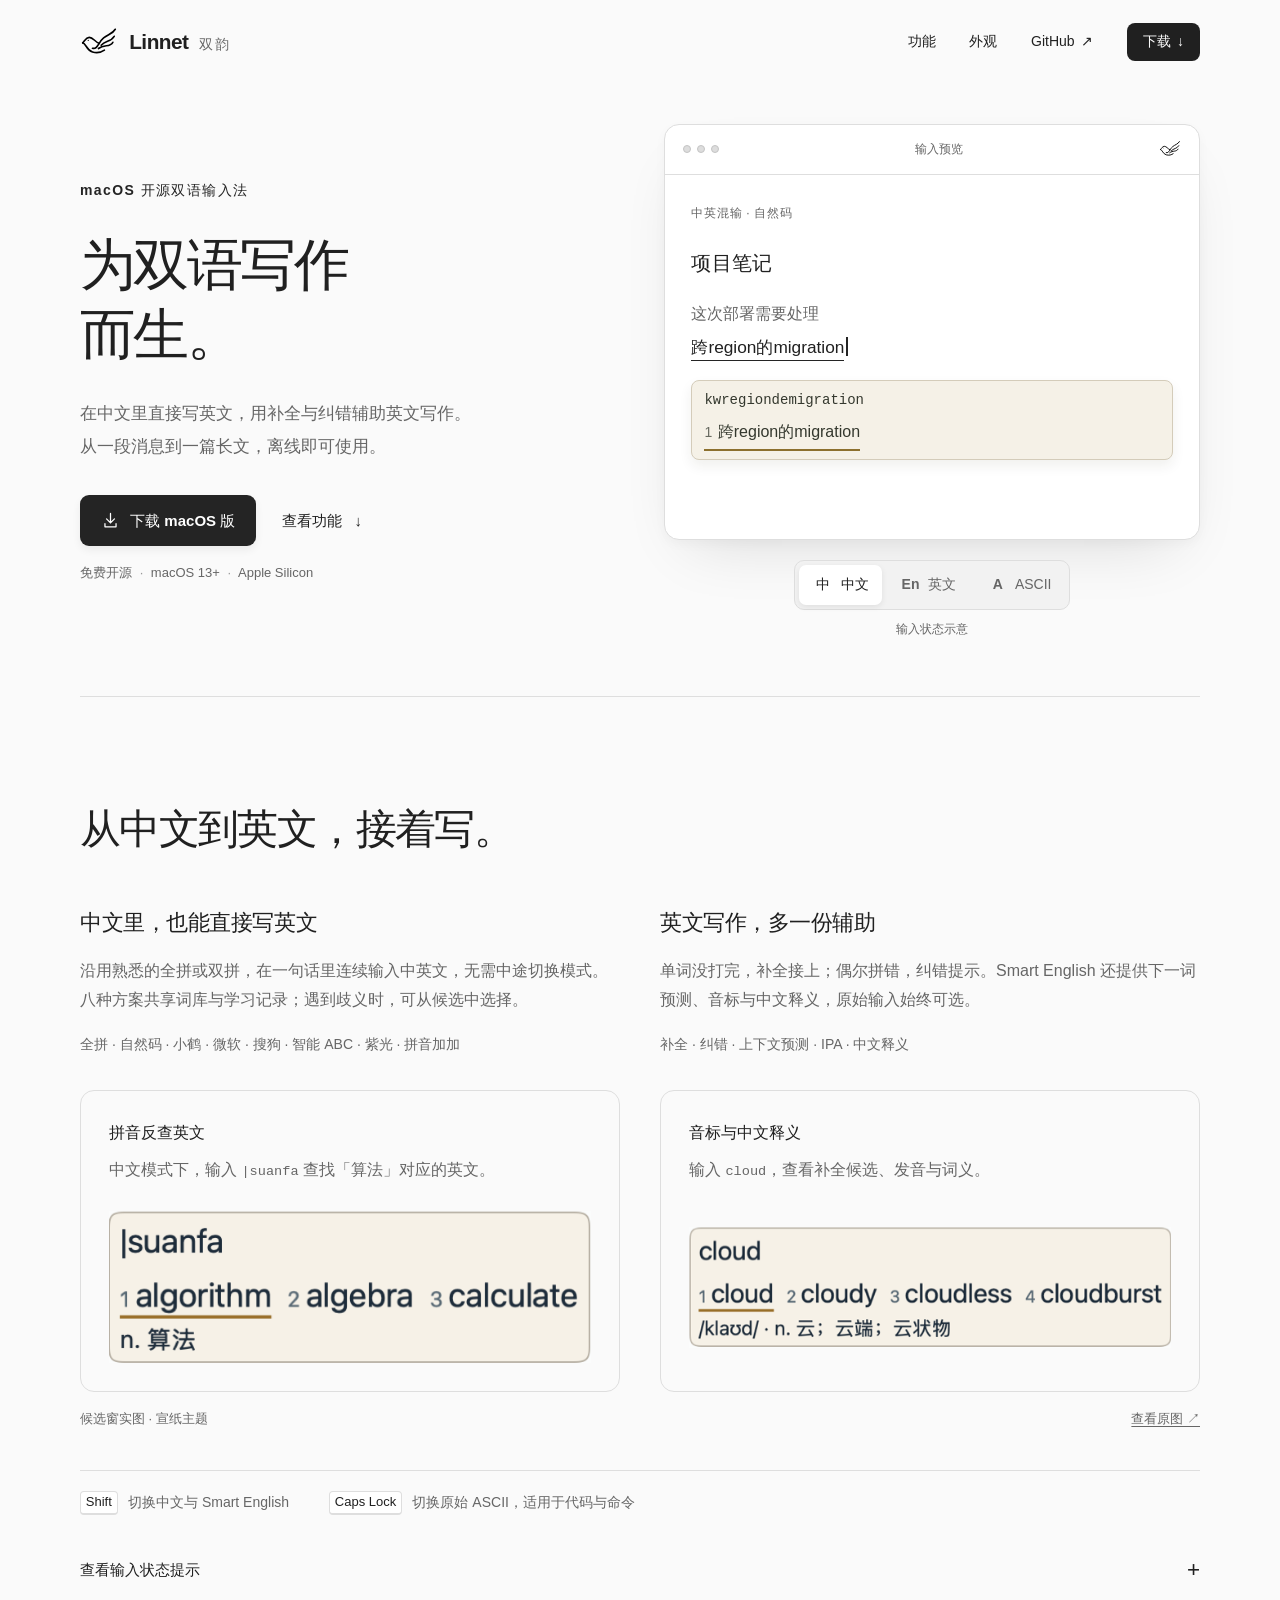
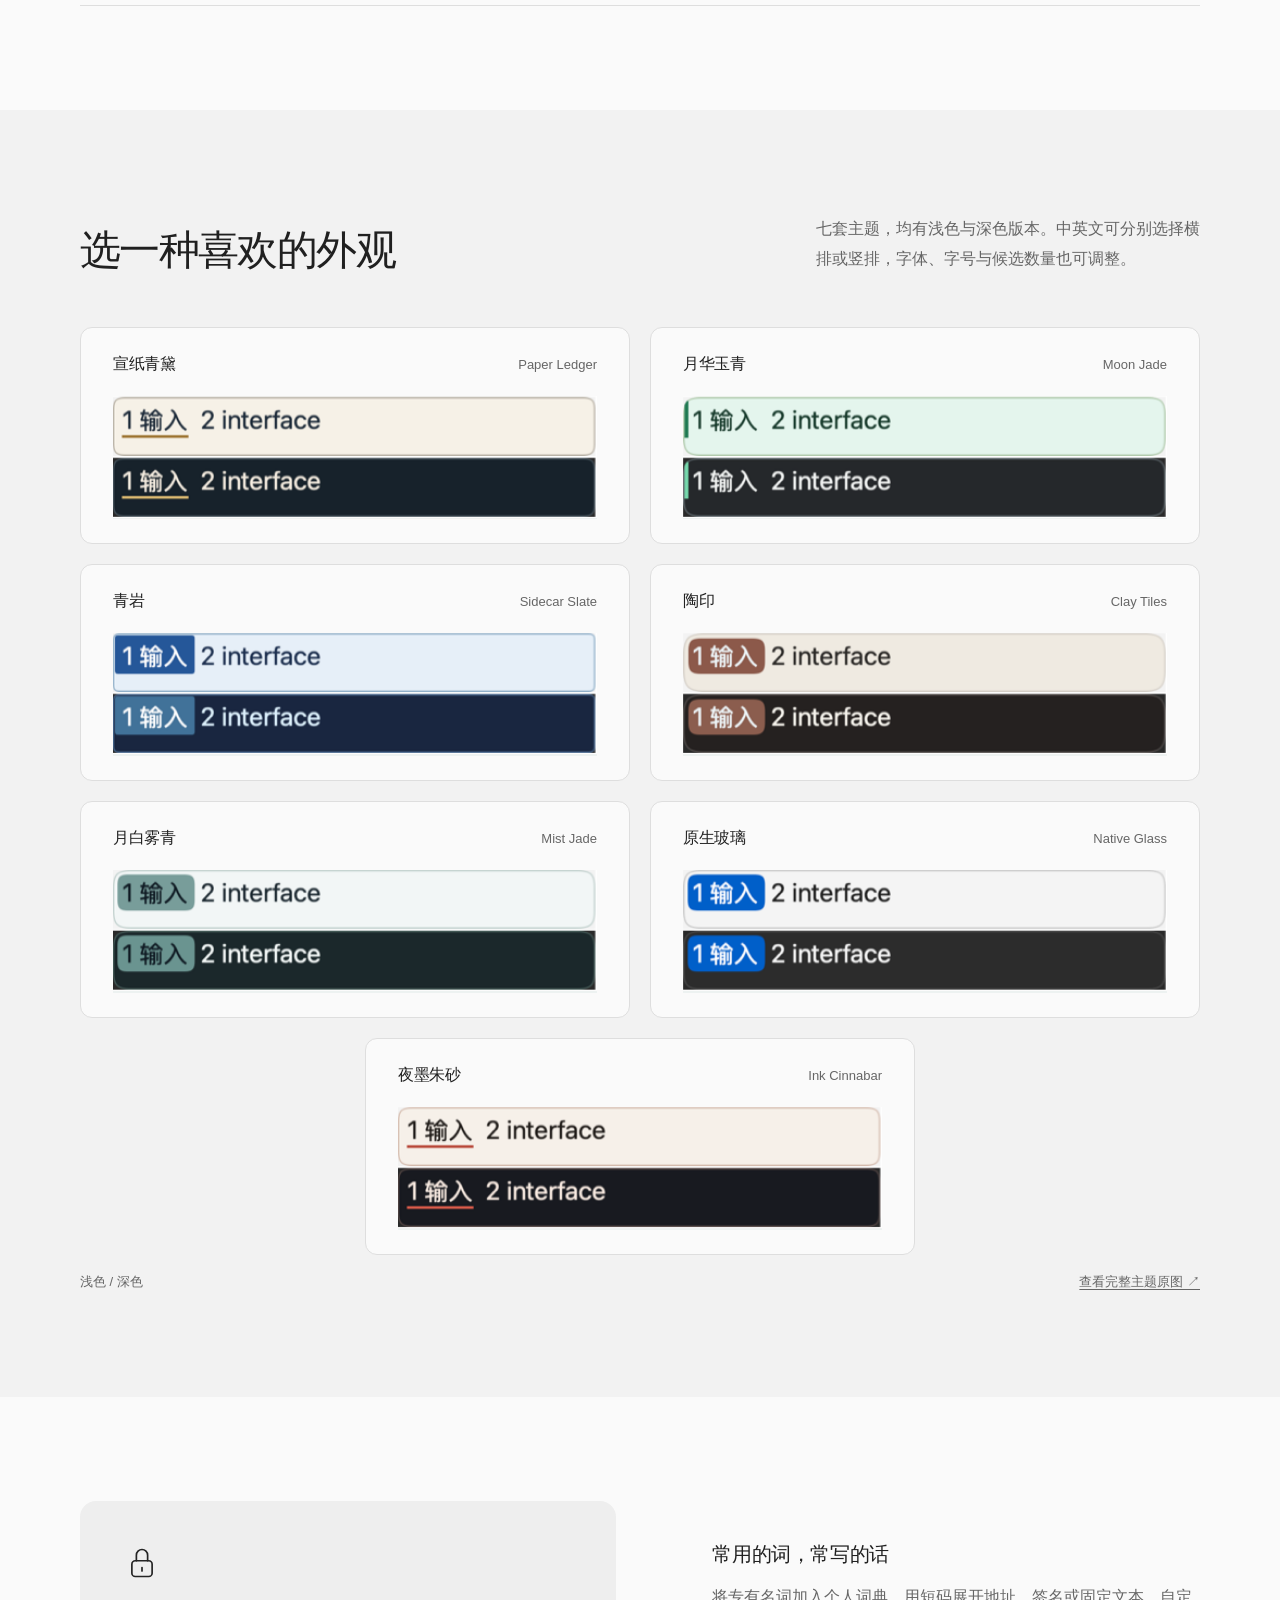
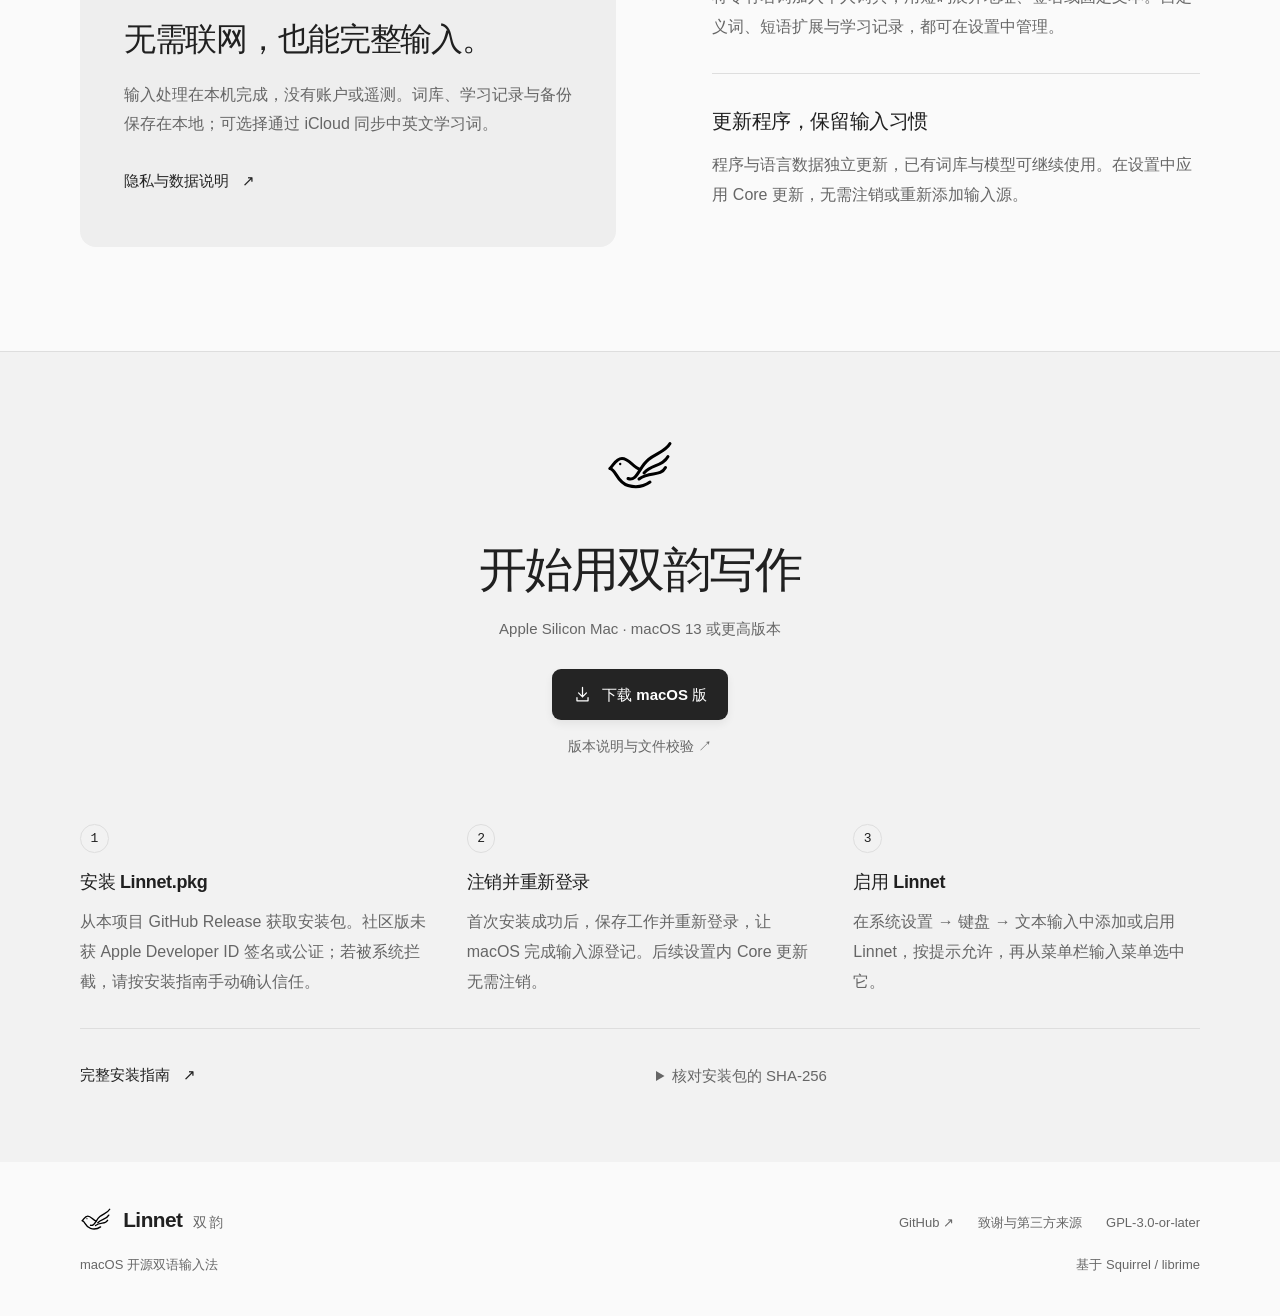
==== commit bc681ca8: "Reframe bilingual writing copy and use a neutral palette" ====
--- a/index.html
+++ b/index.html
@@ -5,9 +5,9 @@
   <meta name="viewport" content="width=device-width, initial-scale=1">
   <meta name="color-scheme" content="light dark">
   <meta name="description" content="Linnet 双韵，macOS 开源双语输入法。支持全拼、七种双拼、连续中英混输，以及英文补全、纠错和释义。词库与语言模型离线运行。">
-  <title>Linnet 双韵 — macOS 开源双语输入法</title>
+  <title>Linnet 双韵 — 为双语写作而生</title>
   <link rel="icon" href="assets/mark.svg" type="image/svg+xml">
-  <link rel="stylesheet" href="style.css">
+  <link rel="stylesheet" href="style.css?v=2bf1708aca65">
   <script src="script.js" defer></script>
 </head>
 <body>
@@ -31,8 +31,8 @@
     <section class="hero wrap" aria-labelledby="hero-title">
       <div class="hero-copy">
         <p class="eyebrow">macOS 开源双语输入法</p>
-        <h1 id="hero-title">中文与英文，<br><em>同一个输入法。</em></h1>
-        <p class="hero-description">支持连续中英混输、英文补全与纠错。<br>词库与语言模型均在本机运行。</p>
+        <h1 id="hero-title">为双语写作<br>而生。</h1>
+        <p class="hero-description">在中文里直接写英文，用补全与纠错辅助英文写作。<br>从一段消息到一篇长文，离线即可使用。</p>
         <div class="hero-actions">
           <a class="button primary" href="https://github.com/Ares-X/Linnet/releases/latest/download/Linnet.pkg">
             <svg viewBox="0 0 24 24" aria-hidden="true"><path d="M12 3v12m-5-5 5 5 5-5M5 16v4h14v-4"/></svg>
@@ -98,13 +98,13 @@
 
     <section id="use" class="section wrap input-section" aria-labelledby="use-title">
       <div class="section-heading">
-        <h2 id="use-title">中文输入与英文辅助</h2>
+        <h2 id="use-title">从中文到英文，接着写。</h2>
       </div>
       <div class="input-columns">
         <article class="input-column">
           <div class="input-copy">
-            <h3>全拼、双拼与连续混输</h3>
-            <p>中文句子中可以直接输入英文整词，连续输入后统一选词。全拼与七种双拼共享词库和学习记录；遇到中英文歧义时，可手动选择候选。</p>
+            <h3>中文里，也能直接写英文</h3>
+            <p>沿用熟悉的全拼或双拼，在一句话里连续输入中英文，无需中途切换模式。八种方案共享词库与学习记录；遇到歧义时，可从候选中选择。</p>
             <p class="input-detail">全拼 · 自然码 · 小鹤 · 微软 · 搜狗 · 智能 ABC · 紫光 · 拼音加加</p>
           </div>
           <figure class="candidate-showcase">
@@ -117,8 +117,8 @@
         </article>
         <article class="input-column">
           <div class="input-copy">
-            <h3>Smart English</h3>
-            <p>提供单词补全、拼写纠错和下一词预测，可显示音标与中文释义。候选结合词频、学习记录与上下文排序，原始输入始终可选。</p>
+            <h3>英文写作，多一份辅助</h3>
+            <p>单词没打完，补全接上；偶尔拼错，纠错提示。Smart English 还提供下一词预测、音标与中文释义，原始输入始终可选。</p>
             <p class="input-detail">补全 · 纠错 · 上下文预测 · IPA · 中文释义</p>
           </div>
           <figure class="candidate-showcase">
@@ -144,8 +144,8 @@
     <section id="appearance" class="appearance-section section" aria-labelledby="appearance-title">
       <div class="wrap">
         <div class="section-heading">
-          <h2 id="appearance-title">七套候选窗主题</h2>
-          <p>每套均提供浅色与深色外观。中英文可分别设置横排或竖排，并调整字体、字号与候选数量。</p>
+          <h2 id="appearance-title">选一种喜欢的外观</h2>
+          <p>七套主题，均有浅色与深色版本。中英文可分别选择横排或竖排，字体、字号与候选数量也可调整。</p>
         </div>
         <div class="theme-gallery">
           <figure class="theme-card">
@@ -184,18 +184,18 @@
     <section class="section wrap everyday" aria-label="数据与更新">
       <article class="privacy-card">
         <svg class="line-icon" viewBox="0 0 32 32" aria-hidden="true"><rect x="7" y="14" width="18" height="14" rx="3"/><path d="M11 14V9a5 5 0 0 1 10 0v5m-5 6v3"/></svg>
-        <h2>离线输入，本地存储</h2>
+        <h2>无需联网，也能完整输入。</h2>
         <p>输入处理在本机完成，没有账户或遥测。词库、学习记录与备份保存在本地；可选择通过 iCloud 同步中英文学习词。</p>
         <a class="text-link" href="https://github.com/Ares-X/Linnet/blob/main/README.md#隐私">隐私与数据说明 <span aria-hidden="true">↗</span></a>
       </article>
       <div class="everyday-notes">
         <article>
-          <h3>个人词典与短语扩展</h3>
-          <p>添加自定义词，用 Text Expander 将短码展开为常用地址、签名或固定文本。在设置中统一管理词典与学习记录。</p>
+          <h3>常用的词，常写的话</h3>
+          <p>将专有名词加入个人词典，用短码展开地址、签名或固定文本。自定义词、短语扩展与学习记录，都可在设置中管理。</p>
         </article>
         <article>
-          <h3>程序与词库分开更新</h3>
-          <p>Core 更新复用已安装的词库与模型。已有用户可在设置中下载并应用更新，无需注销或重新添加输入源。</p>
+          <h3>更新程序，保留输入习惯</h3>
+          <p>程序与语言数据独立更新，已有词库与模型可继续使用。在设置中应用 Core 更新，无需注销或重新添加输入源。</p>
         </article>
       </div>
     </section>
@@ -204,7 +204,7 @@
       <div class="wrap">
         <div class="install-heading">
           <img src="assets/mark.svg" alt="" width="70" height="60">
-          <h2 id="install-title">下载 Linnet</h2>
+          <h2 id="install-title">开始用双韵写作</h2>
           <p>Apple Silicon Mac · macOS 13 或更高版本</p>
           <a class="button primary" href="https://github.com/Ares-X/Linnet/releases/latest/download/Linnet.pkg">
             <svg viewBox="0 0 24 24" aria-hidden="true"><path d="M12 3v12m-5-5 5 5 5-5M5 16v4h14v-4"/></svg>
--- a/style.css
+++ b/style.css
@@ -1,19 +1,19 @@
 :root {
   color-scheme: light dark;
-  --bg: #fcfcfa;
+  --bg: #fafafa;
   --surface: #ffffff;
-  --soft: #f0f3ef;
-  --ink: #202c28;
-  --muted: #5f6b62;
-  --line: #dce2dc;
-  --accent: #32664f;
-  --accent-soft: #e5ede4;
+  --soft: #f2f2f2;
+  --ink: #202020;
+  --muted: #666666;
+  --line: #dedede;
+  --accent: #242424;
+  --accent-soft: #eeeeee;
   --on-accent: #fff;
   --paper: #f5f1e7;
   --paper-ink: #34382e;
   --paper-line: #d4ccba;
   --paper-accent: #8c702e;
-  --shadow: 0 26px 60px -26px #263c3338, 0 4px 12px #263c3308;
+  --shadow: 0 26px 60px -26px #00000024, 0 4px 12px #00000008;
   --font: -apple-system, BlinkMacSystemFont, "SF Pro Display", "PingFang SC", "Hiragino Sans GB", "Microsoft YaHei", sans-serif;
   --mono: ui-monospace, "SF Mono", Menlo, Consolas, monospace;
   font-family: var(--font);
@@ -48,12 +48,11 @@
 .hero { display: grid; grid-template-columns: 1fr 1fr; gap: 3rem; padding-block: 2.5rem 3.5rem; align-items: center; }
 .eyebrow { color: var(--accent); font-size: .875rem; font-weight: 550; letter-spacing: .1em; display: flex; align-items: center; gap: .65rem; }
 h1 { margin-top: 1.65rem; font-size: clamp(2.6rem, 4.4vw, 3.8rem); line-height: 1.25; letter-spacing: -.045em; font-weight: 620; }
-h1 em { color: var(--accent); font-style: normal; }
 .hero-description { max-width: 26rem; margin-top: 1.65rem; color: var(--muted); font-size: 1.0625rem; line-height: 1.95; text-wrap: pretty; }
 .hero-actions { display: flex; align-items: center; flex-wrap: wrap; gap: 1.6rem; margin-top: 2rem; }
 .button { display: inline-flex; align-items: center; justify-content: center; gap: .65rem; padding: .8rem 1.3rem; min-height: 48px; border-radius: 9px; font-weight: 550; font-size: .9375rem; transition: background .18s, transform .18s, box-shadow .18s; }
-.primary { background: var(--accent); color: var(--on-accent); box-shadow: 0 4px 8px #203c3210; }
-.primary:hover { background: color-mix(in srgb, var(--accent) 85%, var(--ink)); color: var(--on-accent); transform: translateY(-2px); box-shadow: 0 7px 18px #203c3220; }
+.primary { background: var(--accent); color: var(--on-accent); box-shadow: 0 4px 8px #00000010; }
+.primary:hover { background: color-mix(in srgb, var(--accent) 85%, var(--ink)); color: var(--on-accent); transform: translateY(-2px); box-shadow: 0 7px 18px #00000020; }
 .button svg { width: 19px; height: 19px; fill: none; stroke: currentColor; stroke-width: 1.6; stroke-linecap: round; stroke-linejoin: round; }
 .text-link { display: inline-flex; align-items: center; gap: .8rem; font-size: .9375rem; font-weight: 500; min-height: 44px; }
 .text-link span { transition: transform .18s; }
@@ -61,11 +60,10 @@
 .download-meta { margin-top: 1rem; color: var(--muted); font-size: .8125rem; }
 .download-meta span { margin-inline: .25rem; opacity: .65; }
 .hero-demo { min-width: 0; position: relative; }
-.hero-demo::before { content: ""; position: absolute; inset: -2rem -2rem 1rem; background: radial-gradient(ellipse at 60% 40%, var(--accent-soft), transparent 68%); z-index: -1; }
 .demo-window { border: 1px solid var(--line); border-radius: 15px; background: var(--surface); box-shadow: var(--shadow); overflow: hidden; }
 .window-toolbar { display: flex; justify-content: space-between; align-items: center; height: 3.1rem; padding-inline: 1.1rem; border-bottom: 1px solid var(--line); color: var(--muted); font-size: .75rem; }
 .window-dots { display: flex; gap: 6px; }
-.window-dots i { height: 8px; width: 8px; border: 1px solid #bfc8bf; background: #d9ded9; border-radius: 50%; }
+.window-dots i { height: 8px; width: 8px; border: 1px solid #c4c4c4; background: #dddddd; border-radius: 50%; }
 .document-content { padding: 1.75rem 1.65rem 2rem; }
 .document-date { font-size: .75rem; color: var(--muted); letter-spacing: .06em; margin-bottom: 1.4rem; }
 .demo-panel { min-height: 19rem; }
@@ -89,7 +87,7 @@
 .demo-controls { display: flex; flex-direction: column; align-items: center; margin-top: 1.25rem; }
 .mode-tabs { display: flex; background: var(--soft); border: 1px solid var(--line); border-radius: 10px; padding: 4px; gap: 4px; }
 .mode-tabs button { border: 0; border-radius: 7px; padding: .5rem .85rem; background: transparent; color: var(--muted); font-size: .875rem; display: inline-flex; align-items: center; gap: .4rem; min-height: 40px; transition: background .18s, box-shadow .18s, color .18s; }
-.mode-tabs button[aria-selected="true"] { background: var(--surface); color: var(--ink); box-shadow: 0 2px 6px #1a332414; }
+.mode-tabs button[aria-selected="true"] { background: var(--surface); color: var(--ink); box-shadow: 0 2px 6px #00000014; }
 .mode-tabs button:hover { color: var(--accent); }
 .mode-symbol { font-size: .875rem; font-weight: 600; min-width: 1.35rem; }
 .demo-caption { font-size: .75rem; color: var(--muted); margin-top: .6rem; }
@@ -109,10 +107,10 @@
 .input-shortcuts { display: flex; flex-wrap: wrap; gap: 1rem 2.5rem; margin-top: 2.5rem; padding-block: 1.25rem; border-top: 1px solid var(--line); color: var(--muted); }
 .input-shortcuts p { display: flex; align-items: center; gap: .65rem; font-size: .875rem; }
 .input-shortcuts kbd { flex-shrink: 0; font-size: .8125rem; }
-.candidate-showcase { margin: 0; background: #fafcfc; color: #202c28; border: 1px solid var(--line); border-radius: 14px; overflow: hidden; }
+.candidate-showcase { margin: 0; background: #fafafa; color: #202020; border: 1px solid var(--line); border-radius: 14px; overflow: hidden; }
 .candidate-showcase figcaption { padding: 1.75rem 1.75rem 0; }
 .candidate-showcase h4 { font-size: 1rem; font-weight: 600; }
-.candidate-showcase p { margin-top: .6rem; color: #646f68; font-size: 1rem; }
+.candidate-showcase p { margin-top: .6rem; color: #666666; font-size: 1rem; }
 .candidate-showcase code { font-family: var(--mono); font-size: .85em; }
 .screenshot-stage { display: grid; align-items: center; min-height: 13rem; padding: 1.75rem; }
 .screenshot-crop, .theme-crop { position: relative; overflow: hidden; width: 100%; }
@@ -124,10 +122,10 @@
 .gallery-source { display: flex; flex-wrap: wrap; justify-content: space-between; gap: .5rem 1rem; margin-top: 1rem; color: var(--muted); font-size: .8125rem; }
 .gallery-source a { text-decoration: underline; text-underline-offset: 3px; }
 .theme-gallery { display: grid; grid-template-columns: 1fr 1fr; gap: 1.25rem; }
-.theme-card { margin: 0; background: #fafcfc; color: #202c28; border: 1px solid var(--line); border-radius: 12px; padding: 1.5rem 2rem; }
+.theme-card { margin: 0; background: #fafafa; color: #202020; border: 1px solid var(--line); border-radius: 12px; padding: 1.5rem 2rem; }
 .theme-card figcaption { display: flex; flex-wrap: wrap; justify-content: space-between; align-items: baseline; gap: .2rem 1rem; margin-bottom: 1.25rem; }
 .theme-card h3 { font-size: 1rem; }
-.theme-card figcaption > span { color: #646f68; font-size: .8125rem; }
+.theme-card figcaption > span { color: #666666; font-size: .8125rem; }
 .theme-crop { aspect-ratio: 445 / 113; }
 .theme-crop img { width: 305.61798%; left: var(--crop-left); top: var(--crop-top); }
 .theme-card:last-child { grid-column: 1 / -1; width: calc(50% - .625rem); justify-self: center; }
@@ -173,10 +171,9 @@
 .footer-links > span { flex-basis: 100%; text-align: right; }
 
 @media (prefers-color-scheme: dark) {
-  :root { --bg: #171c19; --surface: #202723; --soft: #1c231f; --ink: #e4eae3; --muted: #a5b0a6; --line: #364239; --accent: #9dcbb0; --accent-soft: #26392f; --on-accent: #18271e; --shadow: 0 26px 60px -26px #0009, 0 4px 12px #0003; }
+  :root { --bg: #151515; --surface: #202020; --soft: #1b1b1b; --ink: #eeeeee; --muted: #aaaaaa; --line: #383838; --accent: #ededed; --accent-soft: #272727; --on-accent: #181818; --shadow: 0 26px 60px -26px #0009, 0 4px 12px #0003; }
   .brand img, .window-toolbar img, .install-heading > img { filter: invert(1); }
-  .window-dots i { border-color: #5b685e; background: #3c4940; }
-  .hero-demo::before { opacity: .55; }
+  .window-dots i { border-color: #666666; background: #444444; }
 }
 @media (max-width: 1080px) {
   .hero { gap: 2rem; }
@@ -197,7 +194,6 @@
   .hero-copy .eyebrow, .hero-actions { justify-content: center; }
   h1 { font-size: clamp(2.6rem, 6.8vw, 3.65rem); }
   .hero-demo { width: min(100%, 520px); margin-inline: auto; padding-top: 0; }
-  .hero-demo::before { inset-inline: 0; }
   .document-content { padding-inline: 1.65rem; }
   .composing-line { font-size: 1.08rem; }
   .section { padding-block: 4.5rem; }
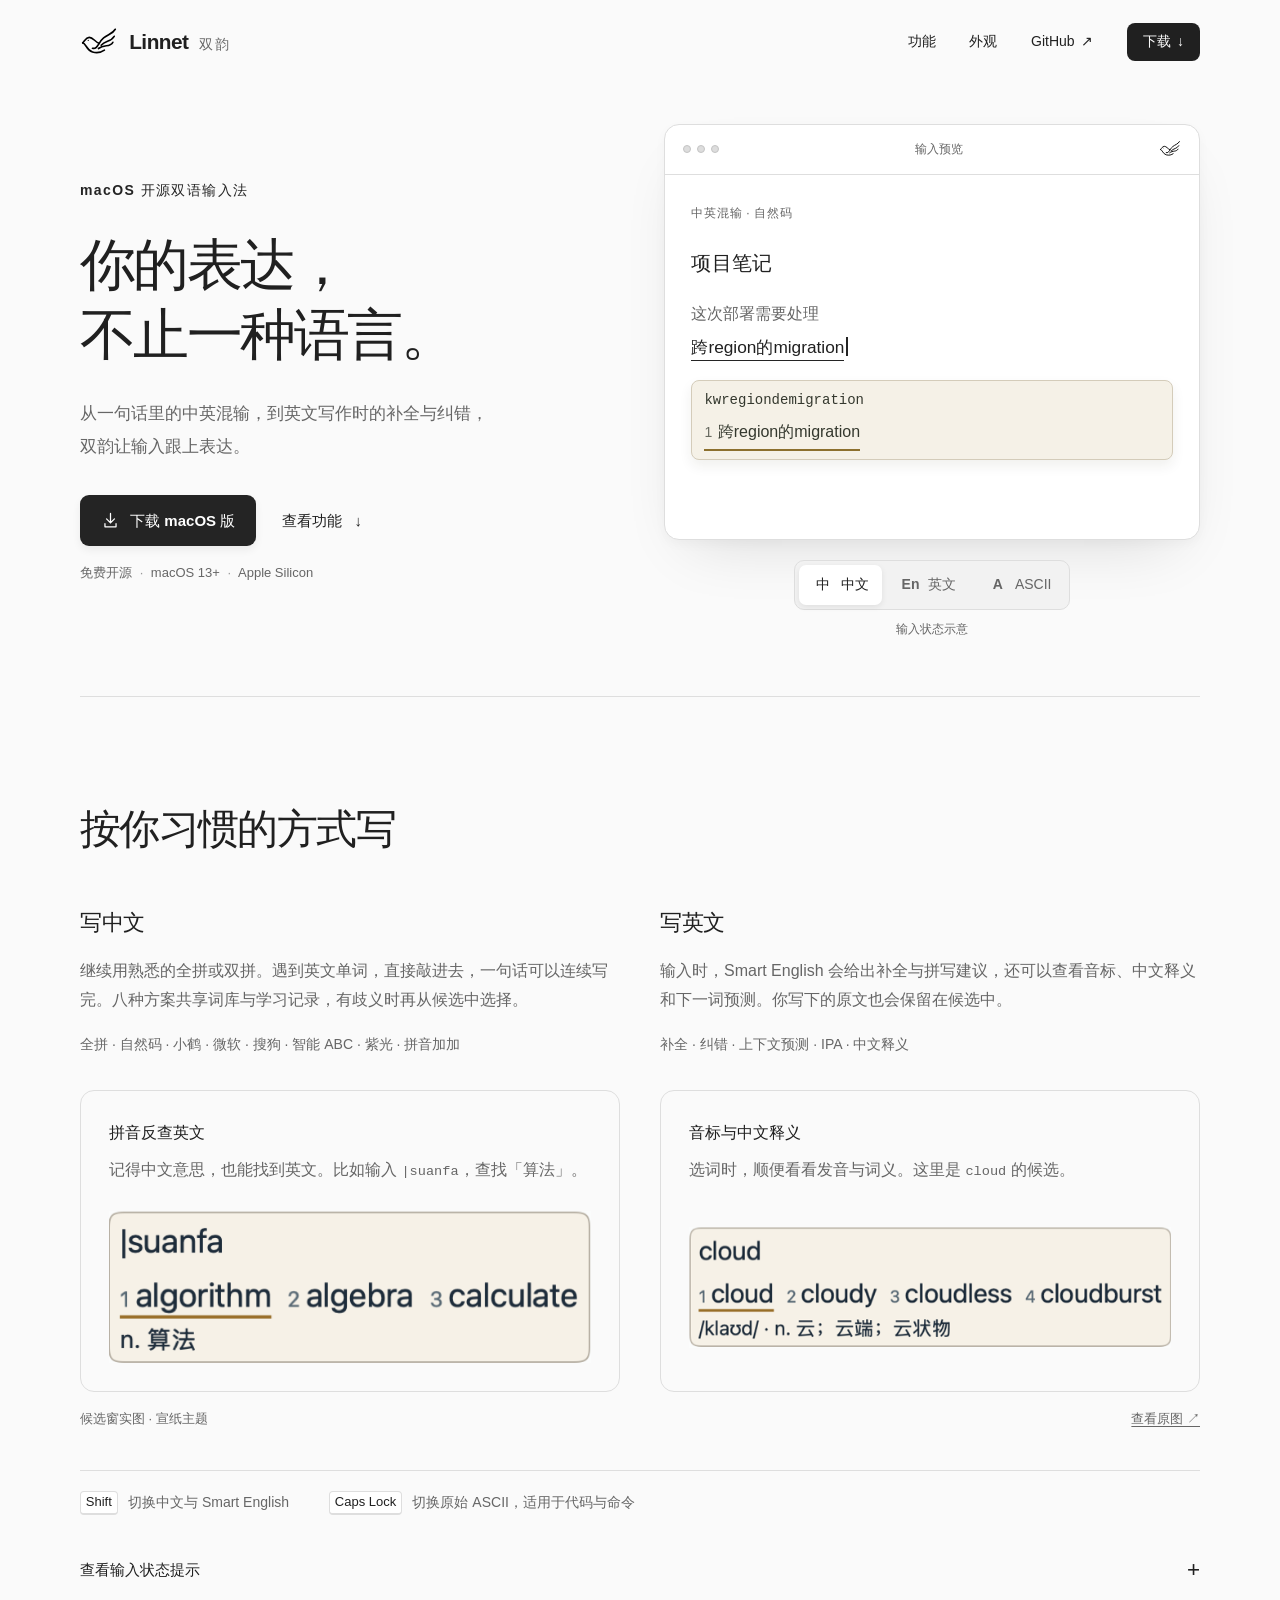
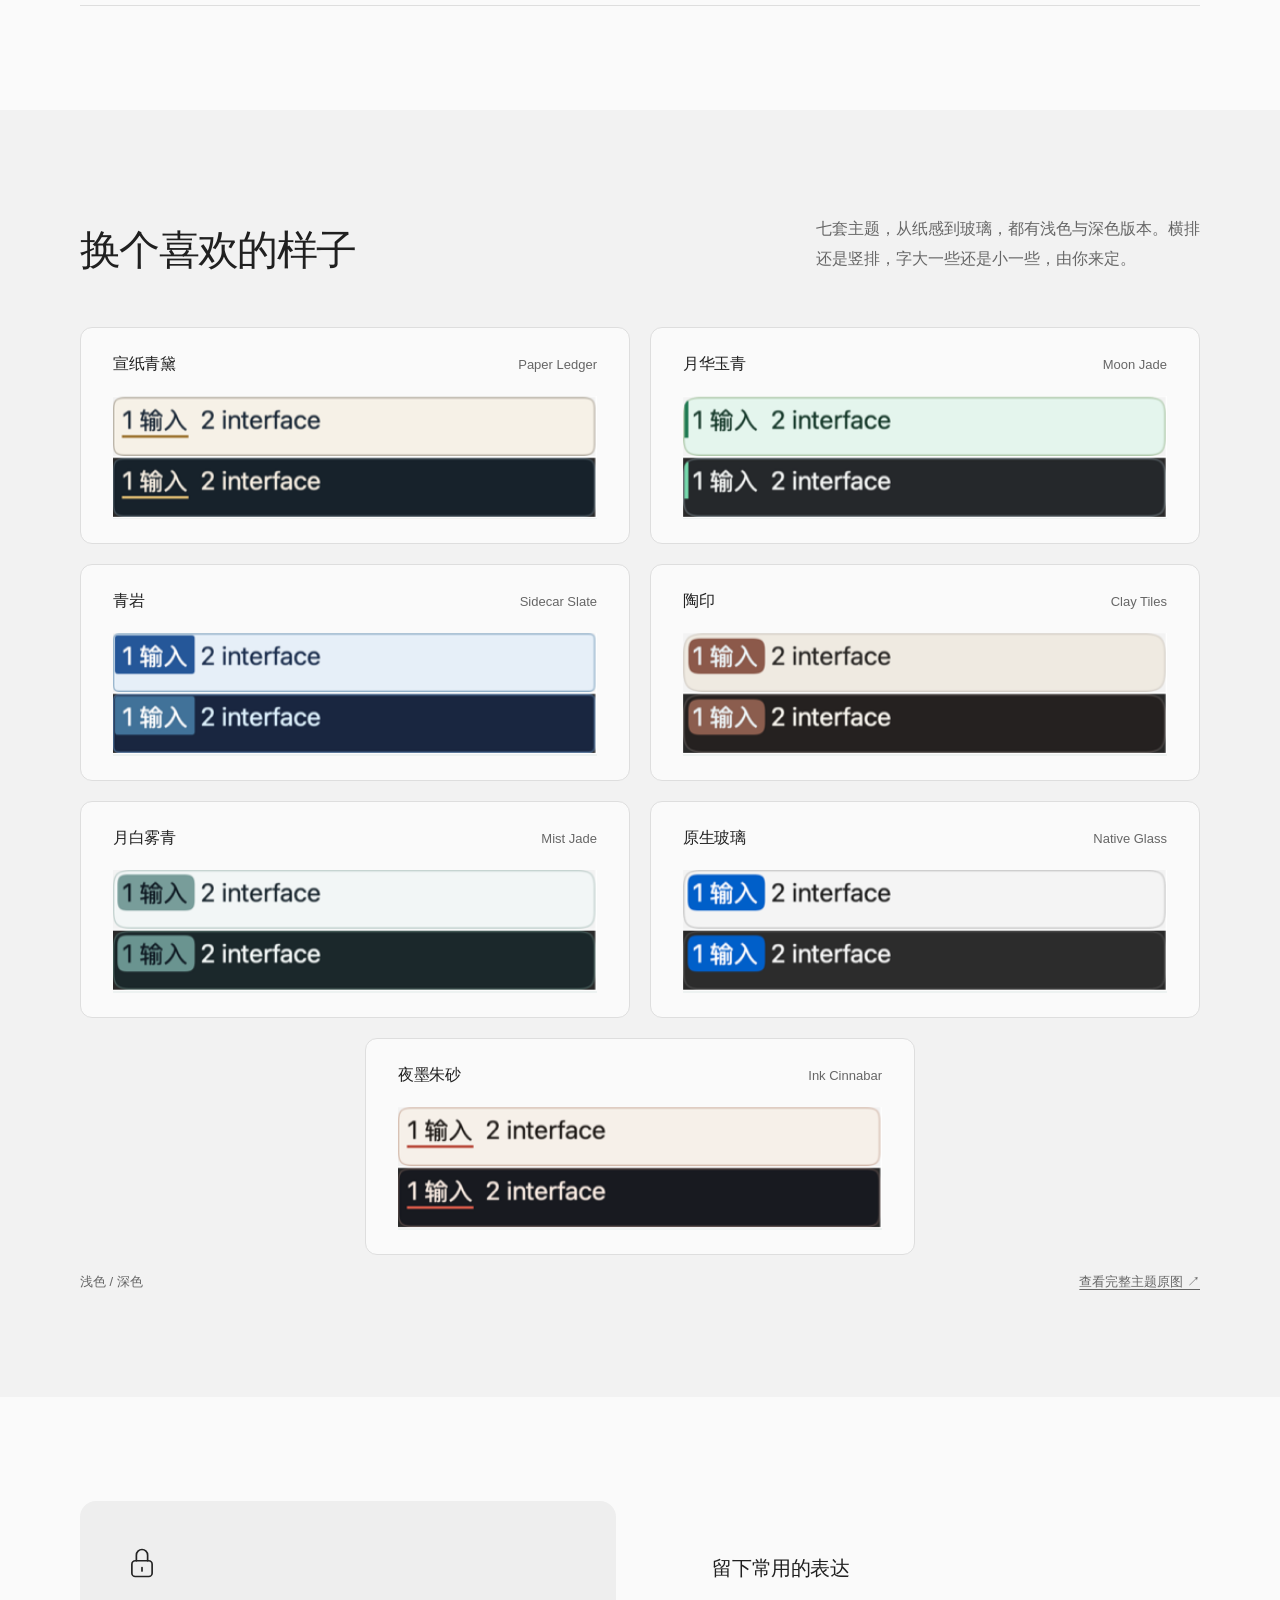
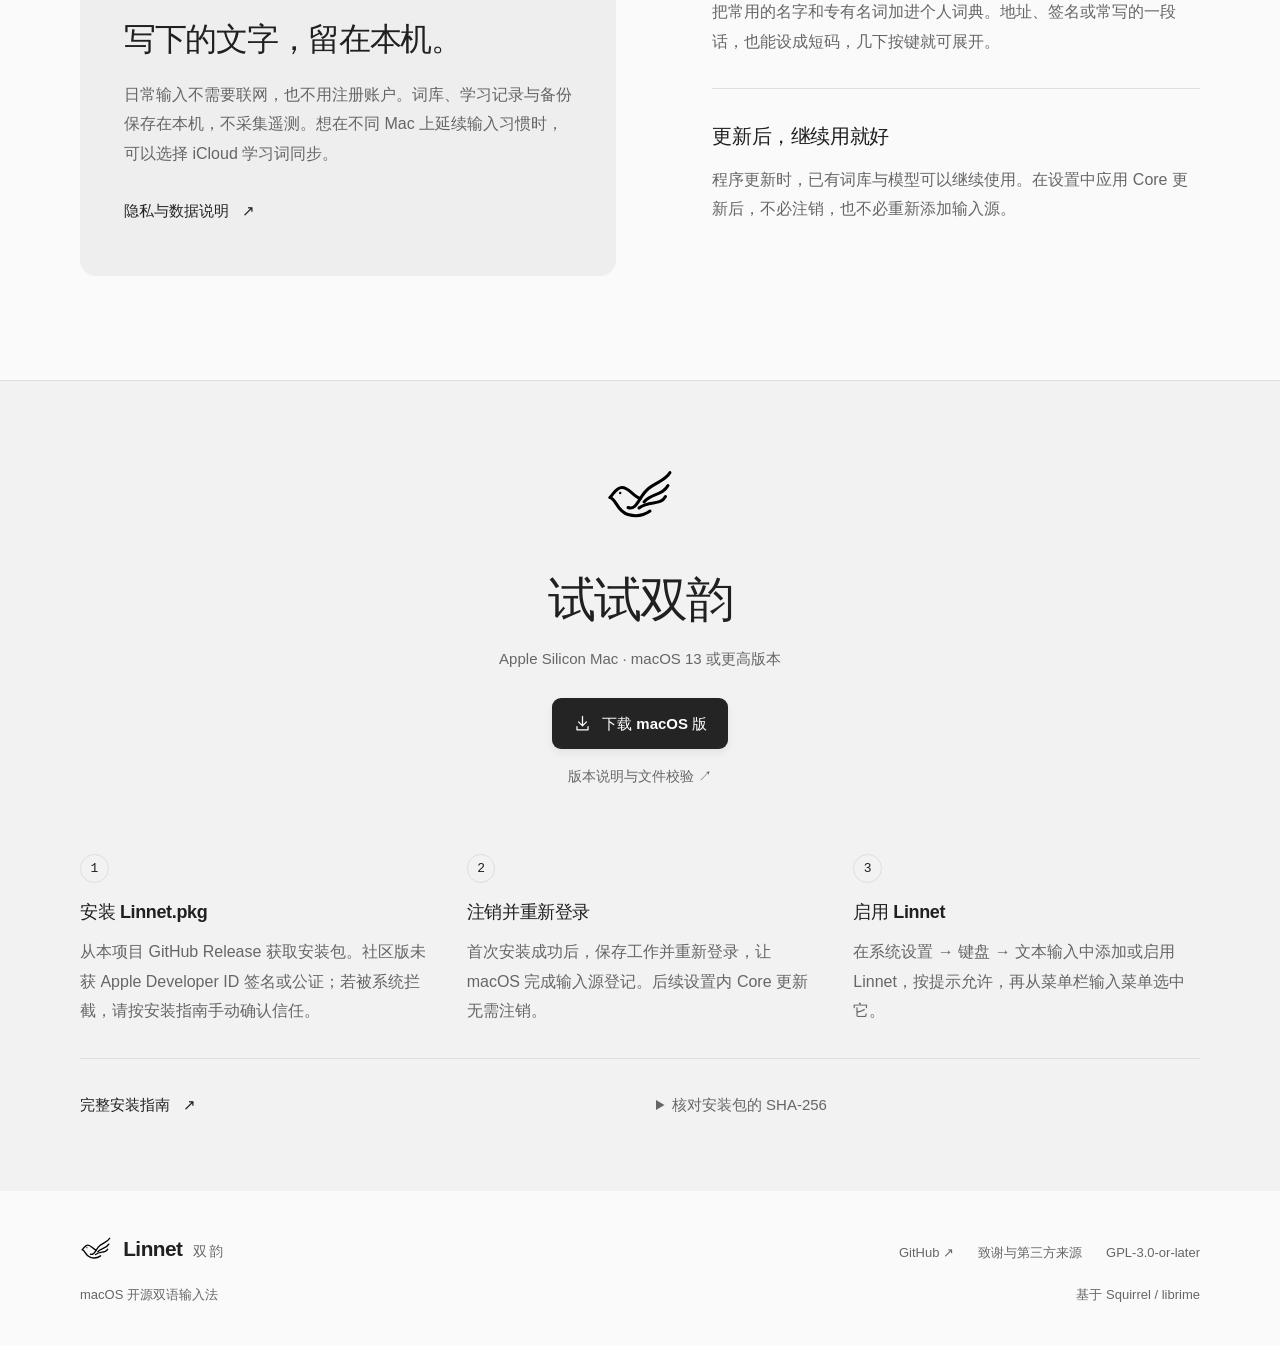
==== commit e2f2f523: "Soften website copy with a conversational editorial tone" ====
--- a/index.html
+++ b/index.html
@@ -5,7 +5,7 @@
   <meta name="viewport" content="width=device-width, initial-scale=1">
   <meta name="color-scheme" content="light dark">
   <meta name="description" content="Linnet 双韵，macOS 开源双语输入法。支持全拼、七种双拼、连续中英混输，以及英文补全、纠错和释义。词库与语言模型离线运行。">
-  <title>Linnet 双韵 — 为双语写作而生</title>
+  <title>Linnet 双韵 — 你的表达，不止一种语言</title>
   <link rel="icon" href="assets/mark.svg" type="image/svg+xml">
   <link rel="stylesheet" href="style.css?v=2bf1708aca65">
   <script src="script.js" defer></script>
@@ -31,8 +31,8 @@
     <section class="hero wrap" aria-labelledby="hero-title">
       <div class="hero-copy">
         <p class="eyebrow">macOS 开源双语输入法</p>
-        <h1 id="hero-title">为双语写作<br>而生。</h1>
-        <p class="hero-description">在中文里直接写英文，用补全与纠错辅助英文写作。<br>从一段消息到一篇长文，离线即可使用。</p>
+        <h1 id="hero-title">你的表达，<br>不止一种语言。</h1>
+        <p class="hero-description">从一句话里的中英混输，到英文写作时的补全与纠错，双韵让输入跟上表达。</p>
         <div class="hero-actions">
           <a class="button primary" href="https://github.com/Ares-X/Linnet/releases/latest/download/Linnet.pkg">
             <svg viewBox="0 0 24 24" aria-hidden="true"><path d="M12 3v12m-5-5 5 5 5-5M5 16v4h14v-4"/></svg>
@@ -98,33 +98,33 @@
 
     <section id="use" class="section wrap input-section" aria-labelledby="use-title">
       <div class="section-heading">
-        <h2 id="use-title">从中文到英文，接着写。</h2>
+        <h2 id="use-title">按你习惯的方式写</h2>
       </div>
       <div class="input-columns">
         <article class="input-column">
           <div class="input-copy">
-            <h3>中文里，也能直接写英文</h3>
-            <p>沿用熟悉的全拼或双拼，在一句话里连续输入中英文，无需中途切换模式。八种方案共享词库与学习记录；遇到歧义时，可从候选中选择。</p>
+            <h3>写中文</h3>
+            <p>继续用熟悉的全拼或双拼。遇到英文单词，直接敲进去，一句话可以连续写完。八种方案共享词库与学习记录，有歧义时再从候选中选择。</p>
             <p class="input-detail">全拼 · 自然码 · 小鹤 · 微软 · 搜狗 · 智能 ABC · 紫光 · 拼音加加</p>
           </div>
           <figure class="candidate-showcase">
             <figcaption>
               <h4>拼音反查英文</h4>
-              <p>中文模式下，输入 <code>|suanfa</code> 查找「算法」对应的英文。</p>
+              <p>记得中文意思，也能找到英文。比如输入 <code>|suanfa</code>，查找「算法」。</p>
             </figcaption>
             <div class="screenshot-stage"><div class="screenshot-crop reverse-crop"><img src="assets/bilingual.png" width="1360" height="660" alt="真实候选窗：|suanfa 对应 algorithm、algebra、calculate，选中 algorithm，释义为算法" loading="lazy"></div></div>
           </figure>
         </article>
         <article class="input-column">
           <div class="input-copy">
-            <h3>英文写作，多一份辅助</h3>
-            <p>单词没打完，补全接上；偶尔拼错，纠错提示。Smart English 还提供下一词预测、音标与中文释义，原始输入始终可选。</p>
+            <h3>写英文</h3>
+            <p>输入时，Smart English 会给出补全与拼写建议，还可以查看音标、中文释义和下一词预测。你写下的原文也会保留在候选中。</p>
             <p class="input-detail">补全 · 纠错 · 上下文预测 · IPA · 中文释义</p>
           </div>
           <figure class="candidate-showcase">
             <figcaption>
               <h4>音标与中文释义</h4>
-              <p>输入 <code>cloud</code>，查看补全候选、发音与词义。</p>
+              <p>选词时，顺便看看发音与词义。这里是 <code>cloud</code> 的候选。</p>
             </figcaption>
             <div class="screenshot-stage"><div class="screenshot-crop english-crop"><img src="assets/bilingual.png" width="1360" height="660" alt="真实候选窗：cloud、cloudy、cloudless、cloudburst，附 cloud 的音标与中文释义" loading="lazy"></div></div>
           </figure>
@@ -144,8 +144,8 @@
     <section id="appearance" class="appearance-section section" aria-labelledby="appearance-title">
       <div class="wrap">
         <div class="section-heading">
-          <h2 id="appearance-title">选一种喜欢的外观</h2>
-          <p>七套主题，均有浅色与深色版本。中英文可分别选择横排或竖排，字体、字号与候选数量也可调整。</p>
+          <h2 id="appearance-title">换个喜欢的样子</h2>
+          <p>七套主题，从纸感到玻璃，都有浅色与深色版本。横排还是竖排，字大一些还是小一些，由你来定。</p>
         </div>
         <div class="theme-gallery">
           <figure class="theme-card">
@@ -184,18 +184,18 @@
     <section class="section wrap everyday" aria-label="数据与更新">
       <article class="privacy-card">
         <svg class="line-icon" viewBox="0 0 32 32" aria-hidden="true"><rect x="7" y="14" width="18" height="14" rx="3"/><path d="M11 14V9a5 5 0 0 1 10 0v5m-5 6v3"/></svg>
-        <h2>无需联网，也能完整输入。</h2>
-        <p>输入处理在本机完成，没有账户或遥测。词库、学习记录与备份保存在本地；可选择通过 iCloud 同步中英文学习词。</p>
+        <h2>写下的文字，留在本机。</h2>
+        <p>日常输入不需要联网，也不用注册账户。词库、学习记录与备份保存在本机，不采集遥测。想在不同 Mac 上延续输入习惯时，可以选择 iCloud 学习词同步。</p>
         <a class="text-link" href="https://github.com/Ares-X/Linnet/blob/main/README.md#隐私">隐私与数据说明 <span aria-hidden="true">↗</span></a>
       </article>
       <div class="everyday-notes">
         <article>
-          <h3>常用的词，常写的话</h3>
-          <p>将专有名词加入个人词典，用短码展开地址、签名或固定文本。自定义词、短语扩展与学习记录，都可在设置中管理。</p>
+          <h3>留下常用的表达</h3>
+          <p>把常用的名字和专有名词加进个人词典。地址、签名或常写的一段话，也能设成短码，几下按键就可展开。</p>
         </article>
         <article>
-          <h3>更新程序，保留输入习惯</h3>
-          <p>程序与语言数据独立更新，已有词库与模型可继续使用。在设置中应用 Core 更新，无需注销或重新添加输入源。</p>
+          <h3>更新后，继续用就好</h3>
+          <p>程序更新时，已有词库与模型可以继续使用。在设置中应用 Core 更新后，不必注销，也不必重新添加输入源。</p>
         </article>
       </div>
     </section>
@@ -204,7 +204,7 @@
       <div class="wrap">
         <div class="install-heading">
           <img src="assets/mark.svg" alt="" width="70" height="60">
-          <h2 id="install-title">开始用双韵写作</h2>
+          <h2 id="install-title">试试双韵</h2>
           <p>Apple Silicon Mac · macOS 13 或更高版本</p>
           <a class="button primary" href="https://github.com/Ares-X/Linnet/releases/latest/download/Linnet.pkg">
             <svg viewBox="0 0 24 24" aria-hidden="true"><path d="M12 3v12m-5-5 5 5 5-5M5 16v4h14v-4"/></svg>
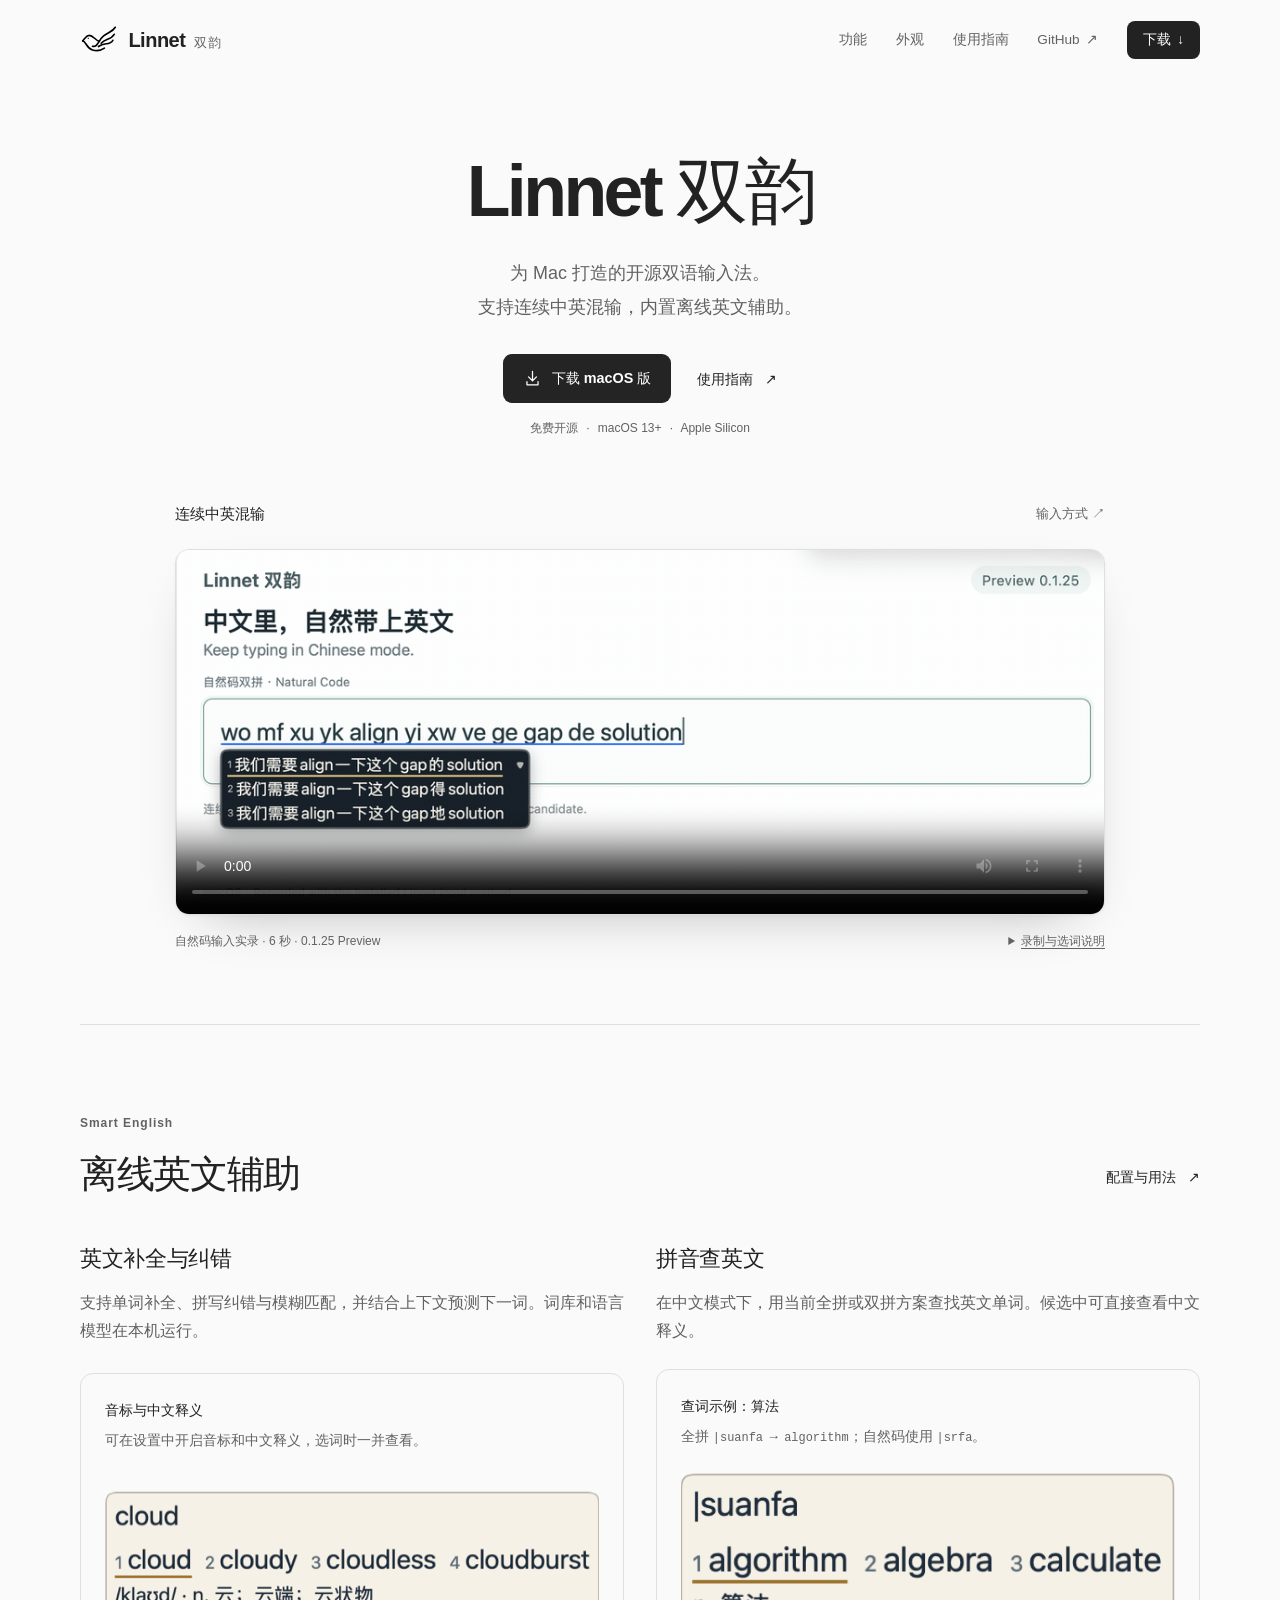
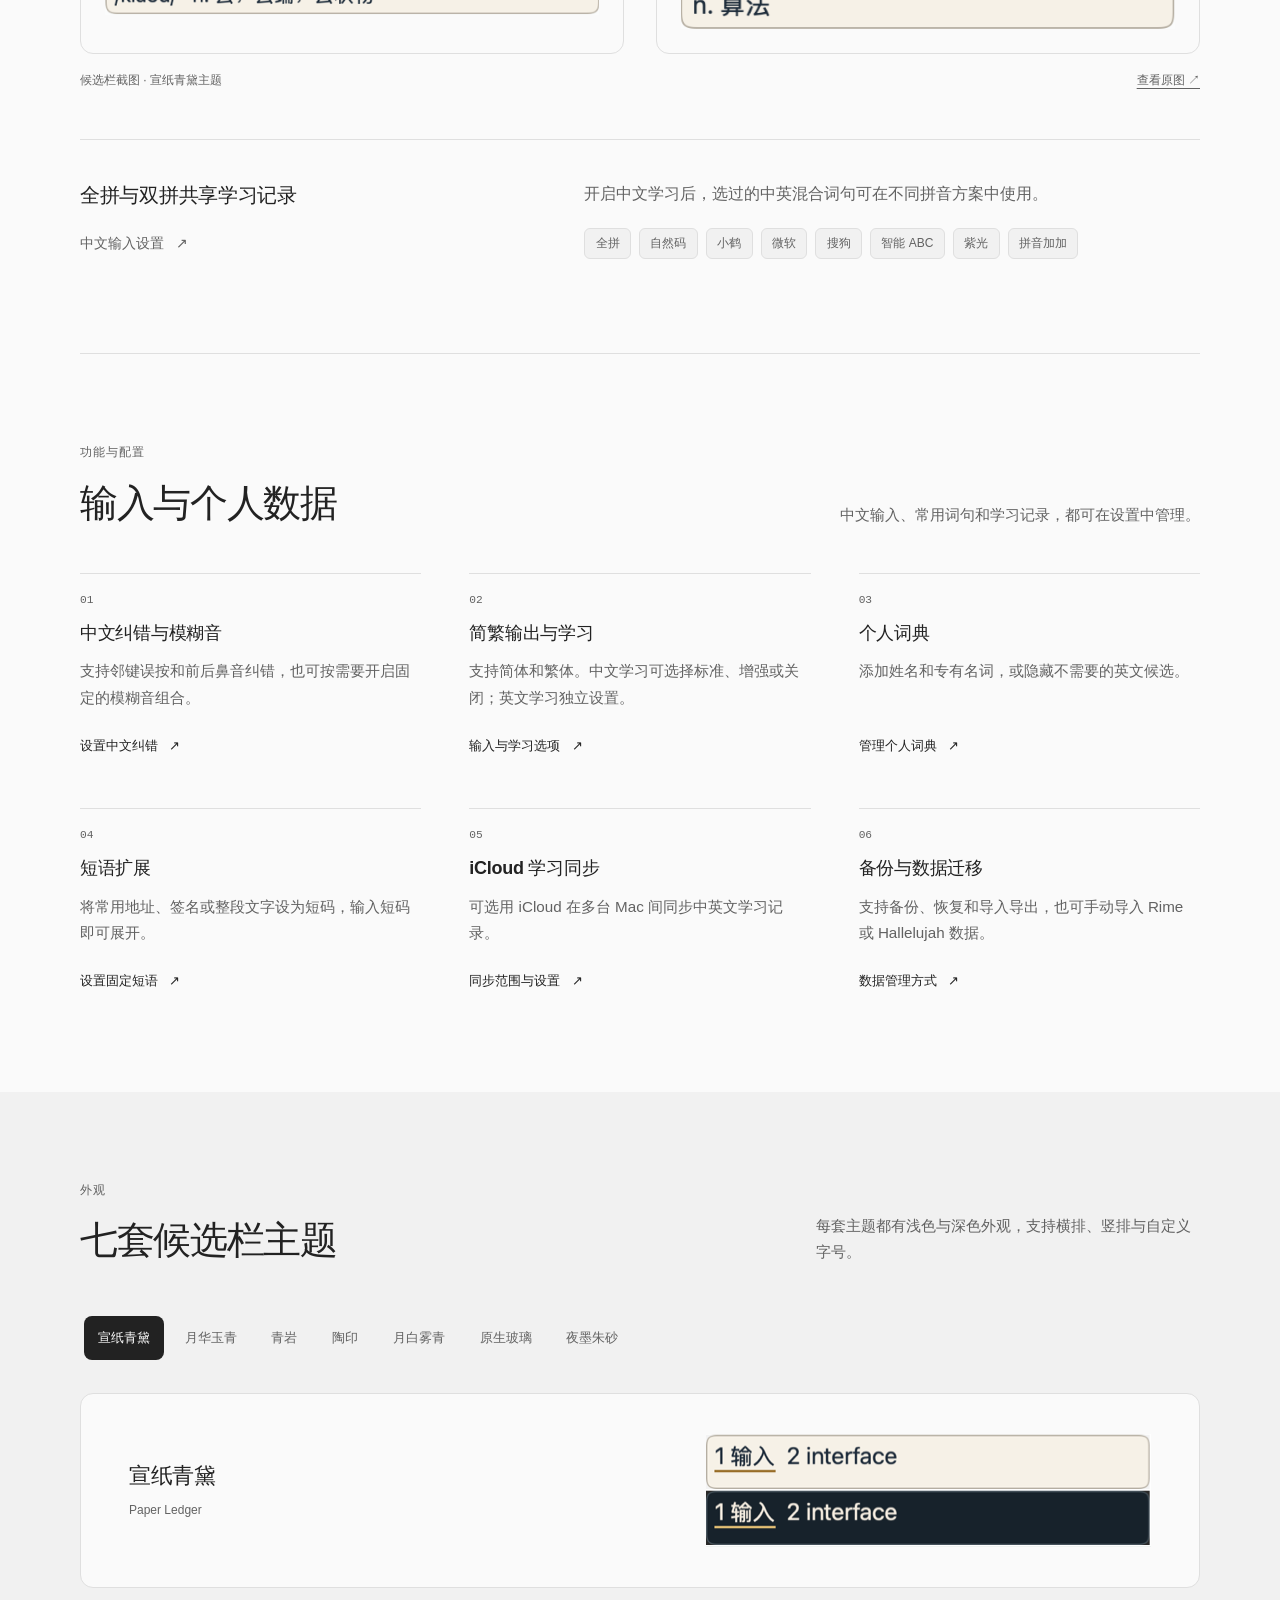
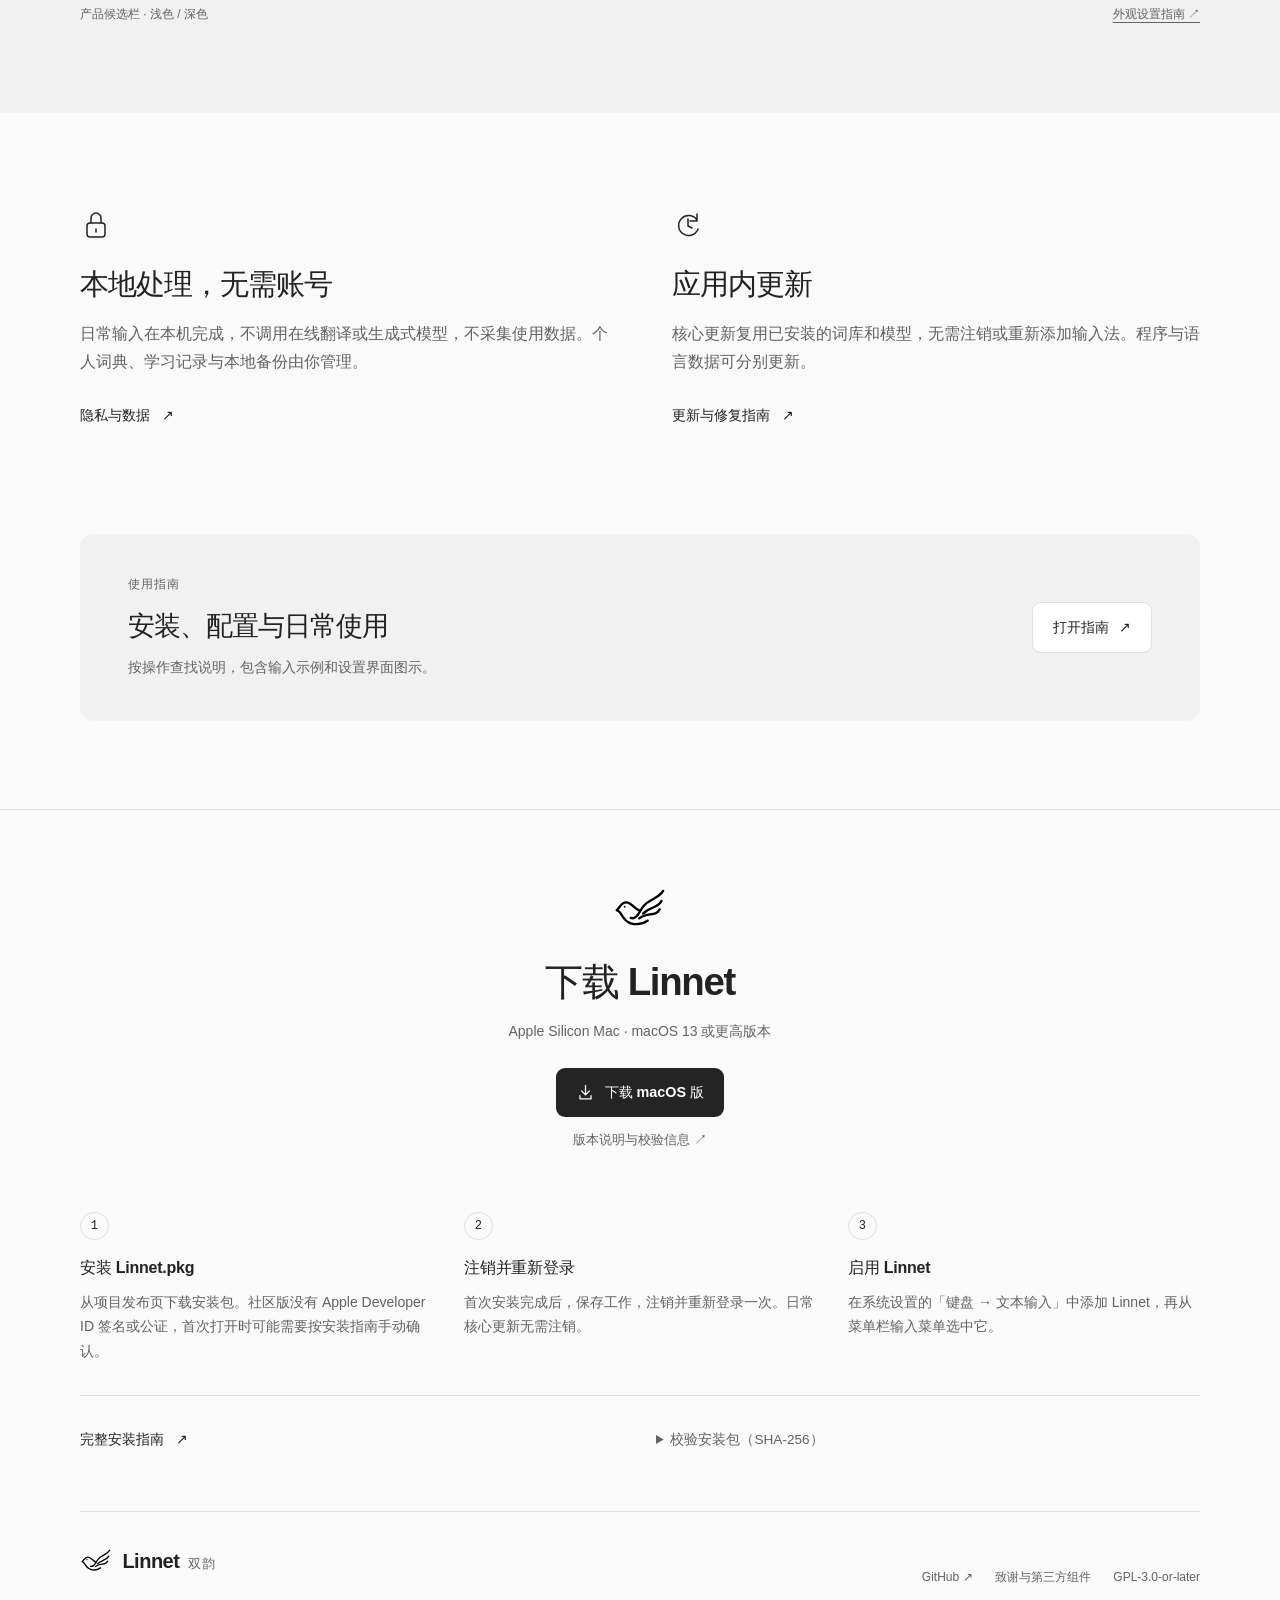
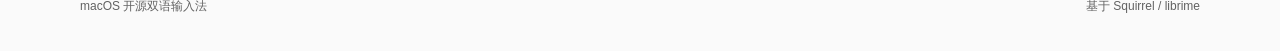
==== commit 4359aab7: "Refine product pages and usage guide" ====
--- a/index.html
+++ b/index.html
@@ -4,13 +4,13 @@
   <meta charset="utf-8">
   <meta name="viewport" content="width=device-width, initial-scale=1">
   <meta name="color-scheme" content="light dark">
-  <meta name="description" content="Linnet 双韵，macOS 开源双语输入法。支持全拼、七种双拼、连续中英混输，以及英文补全、纠错和释义。词库与语言模型离线运行。">
-  <title>Linnet 双韵 — 你的表达，不止一种语言</title>
+  <meta name="description" content="Linnet 双韵，为 Mac 打造的开源双语输入法。支持全拼与双拼连续中英混输，提供离线英文补全、纠错、音标和中文释义。">
+  <title>Linnet 双韵 — 连续中英混输，离线英文辅助</title>
   <link rel="icon" href="assets/mark.svg" type="image/svg+xml">
-  <link rel="stylesheet" href="style.css?v=2bf1708aca65">
-  <script src="script.js" defer></script>
+  <link rel="stylesheet" href="style.css?v=1d5e2af090fe">
+  <script src="script.js?v=b2eeee60a65c" defer></script>
 </head>
-<body>
+<body class="product-body">
   <a class="skip-link" href="#main">跳到主要内容</a>
   <header class="site-header">
     <div class="wrap header-inner">
@@ -19,8 +19,9 @@
         <span>Linnet <span class="brand-cn">双韵</span></span>
       </a>
       <nav aria-label="主导航">
-        <a href="#use">功能</a>
-        <a href="#appearance">外观</a>
+        <a class="nav-features" href="#use">功能</a>
+        <a class="nav-appearance" href="#appearance">外观</a>
+        <a href="guide.html">使用指南</a>
         <a href="https://github.com/Ares-X/Linnet" class="nav-github">GitHub <span aria-hidden="true">↗</span></a>
         <a class="nav-download" href="#install">下载 <span aria-hidden="true">↓</span></a>
       </nav>
@@ -30,208 +31,163 @@
   <main id="main">
     <section class="hero wrap" aria-labelledby="hero-title">
       <div class="hero-copy">
-        <p class="eyebrow">macOS 开源双语输入法</p>
-        <h1 id="hero-title">你的表达，<br>不止一种语言。</h1>
-        <p class="hero-description">从一句话里的中英混输，到英文写作时的补全与纠错，双韵让输入跟上表达。</p>
+        <h1 id="hero-title">Linnet 双韵</h1>
+        <p class="hero-description">为 Mac 打造的开源双语输入法。<br>支持连续中英混输，内置离线英文辅助。</p>
         <div class="hero-actions">
           <a class="button primary" href="https://github.com/Ares-X/Linnet/releases/latest/download/Linnet.pkg">
             <svg viewBox="0 0 24 24" aria-hidden="true"><path d="M12 3v12m-5-5 5 5 5-5M5 16v4h14v-4"/></svg>
             下载 macOS 版
           </a>
-          <a class="text-link" href="#use">查看功能 <span aria-hidden="true">↓</span></a>
+          <a class="text-link" href="guide.html">使用指南 <span aria-hidden="true">↗</span></a>
         </div>
         <p class="download-meta">免费开源 <span>·</span> macOS 13+ <span>·</span> Apple Silicon</p>
       </div>
 
-      <div class="hero-demo" aria-label="输入状态演示">
-        <div class="demo-window">
-          <div class="window-toolbar">
-            <span class="window-dots" aria-hidden="true"><i></i><i></i><i></i></span>
-            <span>输入预览</span>
-            <img src="assets/mark.svg" alt="" width="22" height="20">
-          </div>
-          <div class="document-content">
-            <div id="panel-cn" class="demo-panel" role="tabpanel" aria-labelledby="tab-cn" tabindex="0">
-              <p class="document-date">中英混输 · 自然码</p>
-              <p class="document-line">项目笔记</p>
-              <p class="document-context">这次部署需要处理</p>
-              <p class="composing-line"><span class="composition">跨region的migration</span><span class="caret" aria-hidden="true"></span></p>
-              <div class="candidate-window">
-                <div class="preedit">kwregiondemigration</div>
-                <div class="candidate selected"><span class="candidate-number">1</span>跨region的migration</div>
-              </div>
-            </div>
-            <div id="panel-en" class="demo-panel" role="tabpanel" aria-labelledby="tab-en" tabindex="0" hidden>
-              <p class="document-date">Smart English</p>
-              <p class="document-line" lang="en">Deployment notes</p>
-              <p class="document-context" lang="en">The service runs in the</p>
-              <p class="composing-line" lang="en"><span class="composition">cloud</span><span class="caret" aria-hidden="true"></span></p>
-              <div class="candidate-window">
-                <div class="preedit">cloud</div>
-                <div class="english-candidates">
-                  <span class="selected"><span class="candidate-number">1</span>cloud</span>
-                  <span><span class="candidate-number">2</span>cloudy</span>
-                  <span><span class="candidate-number">3</span>cloudless</span>
-                </div>
-                <div class="candidate-definition">/klaʊd/ · n. 云；云端；云状物</div>
-              </div>
-            </div>
-            <div id="panel-ascii" class="demo-panel" role="tabpanel" aria-labelledby="tab-ascii" tabindex="0" hidden>
-              <p class="document-date">原始 ASCII</p>
-              <p class="document-line" lang="en">Terminal</p>
-              <p class="document-context"><code>~/Projects/Linnet</code></p>
-              <div class="terminal-line"><span aria-hidden="true">❯</span> git status<span class="caret" aria-hidden="true"></span></div>
-              <p class="ascii-note">直接输入字符，不生成候选。</p>
-            </div>
-          </div>
-        </div>
-        <div class="demo-controls">
-          <div class="mode-tabs" role="tablist" aria-label="输入状态">
-            <button id="tab-cn" type="button" role="tab" aria-selected="true" aria-controls="panel-cn" tabindex="0"><span class="mode-symbol" aria-hidden="true">中</span>中文</button>
-            <button id="tab-en" type="button" role="tab" aria-selected="false" aria-controls="panel-en" tabindex="-1"><span class="mode-symbol" aria-hidden="true">En</span>英文</button>
-            <button id="tab-ascii" type="button" role="tab" aria-selected="false" aria-controls="panel-ascii" tabindex="-1"><span class="mode-symbol" aria-hidden="true">A</span>ASCII</button>
-          </div>
-          <p class="demo-caption">输入状态示意</p>
-        </div>
-      </div>
+      <figure class="input-recording">
+        <div class="recording-heading"><h2>连续中英混输</h2><a href="guide.html#chinese">输入方式 <span aria-hidden="true">↗</span></a></div>
+        <video controls playsinline preload="metadata" poster="assets/mixed-align-poster.png" width="1000" height="392" aria-label="自然码中英混输实录" aria-describedby="recording-description">
+          <source src="assets/mixed-align.mp4" type="video/mp4">
+          <a href="assets/mixed-align.mp4">观看输入实录</a>
+        </video>
+        <figcaption id="recording-description">
+          <p>自然码输入实录 · 6 秒 · 0.1.25 Preview</p>
+          <details class="recording-details"><summary>录制与选词说明</summary><p>在 macOS 虚拟机 Safari 中自动按键录制，原速播放。全拼和其他双拼方案也支持连续中英混输；字母组合存在拼音与英文歧义时，需从候选中选择。</p></details>
+        </figcaption>
+      </figure>
     </section>
 
     <section id="use" class="section wrap input-section" aria-labelledby="use-title">
       <div class="section-heading">
-        <h2 id="use-title">按你习惯的方式写</h2>
+        <div><p class="eyebrow">Smart English</p><h2 id="use-title">离线英文辅助</h2></div>
+        <a class="text-link" href="guide.html#english">配置与用法 <span aria-hidden="true">↗</span></a>
       </div>
       <div class="input-columns">
         <article class="input-column">
           <div class="input-copy">
-            <h3>写中文</h3>
-            <p>继续用熟悉的全拼或双拼。遇到英文单词，直接敲进去，一句话可以连续写完。八种方案共享词库与学习记录，有歧义时再从候选中选择。</p>
-            <p class="input-detail">全拼 · 自然码 · 小鹤 · 微软 · 搜狗 · 智能 ABC · 紫光 · 拼音加加</p>
-          </div>
-          <figure class="candidate-showcase">
-            <figcaption>
-              <h4>拼音反查英文</h4>
-              <p>记得中文意思，也能找到英文。比如输入 <code>|suanfa</code>，查找「算法」。</p>
-            </figcaption>
-            <div class="screenshot-stage"><div class="screenshot-crop reverse-crop"><img src="assets/bilingual.png" width="1360" height="660" alt="真实候选窗：|suanfa 对应 algorithm、algebra、calculate，选中 algorithm，释义为算法" loading="lazy"></div></div>
-          </figure>
-        </article>
-        <article class="input-column">
-          <div class="input-copy">
-            <h3>写英文</h3>
-            <p>输入时，Smart English 会给出补全与拼写建议，还可以查看音标、中文释义和下一词预测。你写下的原文也会保留在候选中。</p>
-            <p class="input-detail">补全 · 纠错 · 上下文预测 · IPA · 中文释义</p>
+            <h3>英文补全与纠错</h3>
+            <p>支持单词补全、拼写纠错与模糊匹配，并结合上下文预测下一词。词库和语言模型在本机运行。</p>
           </div>
           <figure class="candidate-showcase">
             <figcaption>
               <h4>音标与中文释义</h4>
-              <p>选词时，顺便看看发音与词义。这里是 <code>cloud</code> 的候选。</p>
+              <p>可在设置中开启音标和中文释义，选词时一并查看。</p>
             </figcaption>
-            <div class="screenshot-stage"><div class="screenshot-crop english-crop"><img src="assets/bilingual.png" width="1360" height="660" alt="真实候选窗：cloud、cloudy、cloudless、cloudburst，附 cloud 的音标与中文释义" loading="lazy"></div></div>
+            <div class="screenshot-stage"><div class="screenshot-crop english-crop"><img src="assets/bilingual.png" width="1360" height="660" alt="英文候选栏：cloud、cloudy、cloudless 和 cloudburst，下方显示 cloud 的音标与中文释义" loading="lazy"></div></div>
           </figure>
         </article>
-      </div>
-      <p class="gallery-source">候选窗实图 · 宣纸主题 <a href="assets/bilingual.png">查看原图 <span aria-hidden="true">↗</span></a></p>
-      <div class="input-shortcuts" aria-label="输入模式快捷键">
-        <p><kbd>Shift</kbd><span>切换中文与 Smart English</span></p>
-        <p><kbd>Caps Lock</kbd><span>切换原始 ASCII，适用于代码与命令</span></p>
-      </div>
-      <details class="image-disclosure">
-        <summary>查看输入状态提示 <span aria-hidden="true">+</span></summary>
-        <img src="assets/input-modes.png" alt="中文、Smart English 和原始 ASCII 的真实光标旁状态提示" loading="lazy">
-      </details>
+        <article class="input-column">
+          <div class="input-copy">
+            <h3>拼音查英文</h3>
+            <p>在中文模式下，用当前全拼或双拼方案查找英文单词。候选中可直接查看中文释义。</p>
+          </div>
+          <figure class="candidate-showcase">
+            <figcaption>
+              <h4>查词示例：算法</h4>
+              <p>全拼 <code>|suanfa</code> → <code>algorithm</code>；自然码使用 <code>|srfa</code>。</p>
+            </figcaption>
+            <div class="screenshot-stage"><div class="screenshot-crop reverse-crop"><img src="assets/bilingual.png" width="1360" height="660" alt="全拼查词结果：输入 |suanfa 后，选中 algorithm，中文释义为算法" loading="lazy"></div></div>
+          </figure>
+        </article>
+      </div>
+      <p class="gallery-source">候选栏截图 · 宣纸青黛主题 <a href="assets/bilingual.png">查看原图 <span aria-hidden="true">↗</span></a></p>
+      <article class="learning-note">
+        <div><h3>全拼与双拼共享学习记录</h3><a class="text-link" href="guide.html#chinese">中文输入设置 <span aria-hidden="true">↗</span></a></div>
+        <div><p>开启中文学习后，选过的中英混合词句可在不同拼音方案中使用。</p><ul class="scheme-list" aria-label="支持的拼音方案"><li>全拼</li><li>自然码</li><li>小鹤</li><li>微软</li><li>搜狗</li><li>智能 ABC</li><li>紫光</li><li>拼音加加</li></ul></div>
+      </article>
+    </section>
+
+    <section class="section wrap extended-features" aria-labelledby="extended-title">
+      <div class="section-heading"><div><p class="eyebrow">功能与配置</p><h2 id="extended-title">输入与个人数据</h2></div><p>中文输入、常用词句和学习记录，都可在设置中管理。</p></div>
+      <div class="feature-grid">
+        <article><span class="feature-index" aria-hidden="true">01</span><h3>中文纠错与模糊音</h3><p>支持邻键误按和前后鼻音纠错，也可按需要开启固定的模糊音组合。</p><a href="guide.html#chinese">设置中文纠错 <span aria-hidden="true">↗</span></a></article>
+        <article><span class="feature-index" aria-hidden="true">02</span><h3>简繁输出与学习</h3><p>支持简体和繁体。中文学习可选择标准、增强或关闭；英文学习独立设置。</p><a href="guide.html#chinese">输入与学习选项 <span aria-hidden="true">↗</span></a></article>
+        <article><span class="feature-index" aria-hidden="true">03</span><h3>个人词典</h3><p>添加姓名和专有名词，或隐藏不需要的英文候选。</p><a href="guide.html#dictionary">管理个人词典 <span aria-hidden="true">↗</span></a></article>
+        <article><span class="feature-index" aria-hidden="true">04</span><h3>短语扩展</h3><p>将常用地址、签名或整段文字设为短码，输入短码即可展开。</p><a href="guide.html#expander">设置固定短语 <span aria-hidden="true">↗</span></a></article>
+        <article><span class="feature-index" aria-hidden="true">05</span><h3>iCloud 学习同步</h3><p>可选用 iCloud 在多台 Mac 间同步中英文学习记录。</p><a href="guide.html#data">同步范围与设置 <span aria-hidden="true">↗</span></a></article>
+        <article><span class="feature-index" aria-hidden="true">06</span><h3>备份与数据迁移</h3><p>支持备份、恢复和导入导出，也可手动导入 Rime 或 Hallelujah 数据。</p><a href="guide.html#data">数据管理方式 <span aria-hidden="true">↗</span></a></article>
+      </div>
     </section>
 
     <section id="appearance" class="appearance-section section" aria-labelledby="appearance-title">
       <div class="wrap">
         <div class="section-heading">
-          <h2 id="appearance-title">换个喜欢的样子</h2>
-          <p>七套主题，从纸感到玻璃，都有浅色与深色版本。横排还是竖排，字大一些还是小一些，由你来定。</p>
-        </div>
-        <div class="theme-gallery">
+          <div><p class="eyebrow">外观</p><h2 id="appearance-title">七套候选栏主题</h2></div>
+          <p>每套主题都有浅色与深色外观，支持横排、竖排与自定义字号。</p>
+        </div>
+        <div class="theme-controls" role="tablist" aria-label="候选栏主题" hidden></div>
+        <div class="theme-gallery" data-theme-gallery>
           <figure class="theme-card">
             <figcaption><h3>宣纸青黛</h3><span lang="en">Paper Ledger</span></figcaption>
-            <div class="theme-crop" style="--crop-left: -40.44944%; --crop-top: -214.15929%"><img src="assets/themes.png" width="1360" height="1100" alt="宣纸青黛主题，浅色和深色实际候选窗" loading="lazy"></div>
+            <div class="theme-crop" style="--crop-left: -40.44944%; --crop-top: -214.15929%"><img src="assets/themes.png" width="1360" height="1100" alt="宣纸青黛主题，浅色和深色候选栏" loading="lazy"></div>
           </figure>
           <figure class="theme-card">
             <figcaption><h3>月华玉青</h3><span lang="en">Moon Jade</span></figcaption>
-            <div class="theme-crop" style="--crop-left: -187.64045%; --crop-top: -214.15929%"><img src="assets/themes.png" width="1360" height="1100" alt="月华玉青主题，浅色和深色实际候选窗" loading="lazy"></div>
+            <div class="theme-crop" style="--crop-left: -187.64045%; --crop-top: -214.15929%"><img src="assets/themes.png" width="1360" height="1100" alt="月华玉青主题，浅色和深色候选栏" loading="lazy"></div>
           </figure>
           <figure class="theme-card">
             <figcaption><h3>青岩</h3><span lang="en">Sidecar Slate</span></figcaption>
-            <div class="theme-crop" style="--crop-left: -40.44944%; --crop-top: -418.58407%"><img src="assets/themes.png" width="1360" height="1100" alt="青岩主题，浅色和深色实际候选窗" loading="lazy"></div>
+            <div class="theme-crop" style="--crop-left: -40.44944%; --crop-top: -418.58407%"><img src="assets/themes.png" width="1360" height="1100" alt="青岩主题，浅色和深色候选栏" loading="lazy"></div>
           </figure>
           <figure class="theme-card">
             <figcaption><h3>陶印</h3><span lang="en">Clay Tiles</span></figcaption>
-            <div class="theme-crop" style="--crop-left: -187.64045%; --crop-top: -418.58407%"><img src="assets/themes.png" width="1360" height="1100" alt="陶印主题，浅色和深色实际候选窗" loading="lazy"></div>
+            <div class="theme-crop" style="--crop-left: -187.64045%; --crop-top: -418.58407%"><img src="assets/themes.png" width="1360" height="1100" alt="陶印主题，浅色和深色候选栏" loading="lazy"></div>
           </figure>
           <figure class="theme-card">
             <figcaption><h3>月白雾青</h3><span lang="en">Mist Jade</span></figcaption>
-            <div class="theme-crop" style="--crop-left: -40.44944%; --crop-top: -622.12389%"><img src="assets/themes.png" width="1360" height="1100" alt="月白雾青主题，浅色和深色实际候选窗" loading="lazy"></div>
+            <div class="theme-crop" style="--crop-left: -40.44944%; --crop-top: -622.12389%"><img src="assets/themes.png" width="1360" height="1100" alt="月白雾青主题，浅色和深色候选栏" loading="lazy"></div>
           </figure>
           <figure class="theme-card">
             <figcaption><h3>原生玻璃</h3><span lang="en">Native Glass</span></figcaption>
-            <div class="theme-crop" style="--crop-left: -187.64045%; --crop-top: -622.12389%"><img src="assets/themes.png" width="1360" height="1100" alt="原生玻璃主题，浅色和深色实际候选窗" loading="lazy"></div>
+            <div class="theme-crop" style="--crop-left: -187.64045%; --crop-top: -622.12389%"><img src="assets/themes.png" width="1360" height="1100" alt="原生玻璃主题，浅色和深色候选栏" loading="lazy"></div>
           </figure>
           <figure class="theme-card">
             <figcaption><h3>夜墨朱砂</h3><span lang="en">Ink Cinnabar</span></figcaption>
-            <div class="theme-crop" style="--crop-left: -40.44944%; --crop-top: -825.66372%"><img src="assets/themes.png" width="1360" height="1100" alt="夜墨朱砂主题，浅色和深色实际候选窗" loading="lazy"></div>
-          </figure>
-        </div>
-        <p class="gallery-source">浅色 / 深色 <a href="assets/themes.png">查看完整主题原图 <span aria-hidden="true">↗</span></a></p>
-      </div>
-    </section>
-
-    <section class="section wrap everyday" aria-label="数据与更新">
-      <article class="privacy-card">
-        <svg class="line-icon" viewBox="0 0 32 32" aria-hidden="true"><rect x="7" y="14" width="18" height="14" rx="3"/><path d="M11 14V9a5 5 0 0 1 10 0v5m-5 6v3"/></svg>
-        <h2>写下的文字，留在本机。</h2>
-        <p>日常输入不需要联网，也不用注册账户。词库、学习记录与备份保存在本机，不采集遥测。想在不同 Mac 上延续输入习惯时，可以选择 iCloud 学习词同步。</p>
-        <a class="text-link" href="https://github.com/Ares-X/Linnet/blob/main/README.md#隐私">隐私与数据说明 <span aria-hidden="true">↗</span></a>
-      </article>
-      <div class="everyday-notes">
-        <article>
-          <h3>留下常用的表达</h3>
-          <p>把常用的名字和专有名词加进个人词典。地址、签名或常写的一段话，也能设成短码，几下按键就可展开。</p>
-        </article>
-        <article>
-          <h3>更新后，继续用就好</h3>
-          <p>程序更新时，已有词库与模型可以继续使用。在设置中应用 Core 更新后，不必注销，也不必重新添加输入源。</p>
-        </article>
-      </div>
-    </section>
+            <div class="theme-crop" style="--crop-left: -40.44944%; --crop-top: -825.66372%"><img src="assets/themes.png" width="1360" height="1100" alt="夜墨朱砂主题，浅色和深色候选栏" loading="lazy"></div>
+          </figure>
+        </div>
+        <p class="gallery-source">产品候选栏 · 浅色 / 深色 <a href="guide.html#appearance">外观设置指南 <span aria-hidden="true">↗</span></a></p>
+      </div>
+    </section>
+
+    <section class="section wrap everyday" aria-label="隐私与更新">
+      <article class="privacy-card"><svg class="line-icon" viewBox="0 0 32 32" aria-hidden="true"><rect x="7" y="14" width="18" height="14" rx="3"/><path d="M11 14V9a5 5 0 0 1 10 0v5m-5 6v3"/></svg><h2>本地处理，无需账号</h2><p>日常输入在本机完成，不调用在线翻译或生成式模型，不采集使用数据。个人词典、学习记录与本地备份由你管理。</p><a class="text-link" href="guide.html#data">隐私与数据 <span aria-hidden="true">↗</span></a></article>
+      <article class="update-card"><svg class="line-icon" viewBox="0 0 32 32" aria-hidden="true"><path d="M25 11a10 10 0 1 0 1 9M25 5v7h-7M16 10v7l4 2"/></svg><h2>应用内更新</h2><p>核心更新复用已安装的词库和模型，无需注销或重新添加输入法。程序与语言数据可分别更新。</p><a class="text-link" href="guide.html#updates">更新与修复指南 <span aria-hidden="true">↗</span></a></article>
+    </section>
+
+    <section class="wrap guide-callout" aria-labelledby="guide-callout-title"><div><p class="eyebrow">使用指南</p><h2 id="guide-callout-title">安装、配置与日常使用</h2><p>按操作查找说明，包含输入示例和设置界面图示。</p></div><a class="button secondary" href="guide.html">打开指南 <span aria-hidden="true">↗</span></a></section>
 
     <section id="install" class="install-section" aria-labelledby="install-title">
       <div class="wrap">
         <div class="install-heading">
           <img src="assets/mark.svg" alt="" width="70" height="60">
-          <h2 id="install-title">试试双韵</h2>
+          <h2 id="install-title">下载 Linnet</h2>
           <p>Apple Silicon Mac · macOS 13 或更高版本</p>
           <a class="button primary" href="https://github.com/Ares-X/Linnet/releases/latest/download/Linnet.pkg">
             <svg viewBox="0 0 24 24" aria-hidden="true"><path d="M12 3v12m-5-5 5 5 5-5M5 16v4h14v-4"/></svg>
             下载 macOS 版
           </a>
-          <a class="release-link" href="https://github.com/Ares-X/Linnet/releases/latest">版本说明与文件校验 <span aria-hidden="true">↗</span></a>
+          <a class="release-link" href="https://github.com/Ares-X/Linnet/releases/latest">版本说明与校验信息 <span aria-hidden="true">↗</span></a>
         </div>
         <ol class="install-steps">
           <li>
             <span class="step-number">1</span><h3>安装 Linnet.pkg</h3>
-            <p>从本项目 GitHub Release 获取安装包。社区版未获 Apple Developer ID 签名或公证；若被系统拦截，请按安装指南手动确认信任。</p>
+            <p>从项目发布页下载安装包。社区版没有 Apple Developer ID 签名或公证，首次打开时可能需要按安装指南手动确认。</p>
           </li>
           <li>
             <span class="step-number">2</span><h3>注销并重新登录</h3>
-            <p>首次安装成功后，保存工作并重新登录，让 macOS 完成输入源登记。后续设置内 Core 更新无需注销。</p>
+            <p>首次安装完成后，保存工作，注销并重新登录一次。日常核心更新无需注销。</p>
           </li>
           <li>
             <span class="step-number">3</span><h3>启用 Linnet</h3>
-            <p>在系统设置 → 键盘 → 文本输入中添加或启用 Linnet，按提示允许，再从菜单栏输入菜单选中它。</p>
+            <p>在系统设置的「键盘 → 文本输入」中添加 Linnet，再从菜单栏输入菜单选中它。</p>
           </li>
         </ol>
         <div class="install-help">
-          <a class="text-link" href="https://github.com/Ares-X/Linnet/blob/main/README.md#安装">完整安装指南 <span aria-hidden="true">↗</span></a>
+          <a class="text-link" href="guide.html#install">完整安装指南 <span aria-hidden="true">↗</span></a>
           <details class="verify-details">
-            <summary>核对安装包的 SHA-256</summary>
-            <p>在下载目录执行以下命令，将结果与同一 Release 提供的 SHA-256 比较。</p>
-            <div class="command-row"><code id="verify-command">shasum -a 256 Linnet.pkg</code><button type="button" id="copy-command">复制命令</button></div>
+            <summary>校验安装包（SHA-256）</summary>
+            <p>在终端中进入安装包所在目录，运行以下命令。将结果与同一版本发布页提供的 SHA-256 校验值比较，确认文件一致。</p>
+            <div class="command-row"><code id="verify-command">shasum -a 256 Linnet.pkg</code><button type="button" data-copy="verify-command">复制命令</button></div>
             <p id="copy-status" class="copy-status" role="status" aria-live="polite"></p>
           </details>
         </div>
@@ -246,7 +202,7 @@
     </div>
     <div class="footer-links">
       <a href="https://github.com/Ares-X/Linnet">GitHub <span aria-hidden="true">↗</span></a>
-      <a href="https://github.com/Ares-X/Linnet/blob/main/THIRD_PARTY_NOTICES.md">致谢与第三方来源</a>
+      <a href="https://github.com/Ares-X/Linnet/blob/main/THIRD_PARTY_NOTICES.md">致谢与第三方组件</a>
       <a href="https://github.com/Ares-X/Linnet/blob/main/LICENSE.txt">GPL-3.0-or-later</a>
       <span>基于 Squirrel / librime</span>
     </div>
--- a/style.css
+++ b/style.css
@@ -1,269 +1,356 @@
 :root {
   color-scheme: light dark;
-  --bg: #fafafa;
-  --surface: #ffffff;
-  --soft: #f2f2f2;
-  --ink: #202020;
-  --muted: #666666;
-  --line: #dedede;
-  --accent: #242424;
-  --accent-soft: #eeeeee;
-  --on-accent: #fff;
-  --paper: #f5f1e7;
-  --paper-ink: #34382e;
-  --paper-line: #d4ccba;
-  --paper-accent: #8c702e;
-  --shadow: 0 26px 60px -26px #00000024, 0 4px 12px #00000008;
+  --bg: #fafafa; --surface: #fff; --soft: #f1f1f1;
+  --ink: #222; --muted: #626262; --line: #dfdfdf;
+  --accent: #242424; --accent-soft: #ececec; --on-accent: #fff;
+  --shadow: 0 20px 55px -30px #0005, 0 1px 3px #0000000a;
   --font: -apple-system, BlinkMacSystemFont, "SF Pro Display", "PingFang SC", "Hiragino Sans GB", "Microsoft YaHei", sans-serif;
   --mono: ui-monospace, "SF Mono", Menlo, Consolas, monospace;
-  font-family: var(--font);
-  font-size: 100%;
-  font-synthesis: none;
+  font-family: var(--font); font-size: 100%; font-synthesis: none;
 }
 * { box-sizing: border-box; }
-html { scroll-behavior: smooth; scroll-padding-top: 6rem; }
-body { margin: 0; background: var(--bg); color: var(--ink); line-height: 1.7; -webkit-font-smoothing: antialiased; }
+html { scroll-behavior: smooth; scroll-padding-top: 7rem; }
+body { margin: 0; color: var(--ink); background: var(--bg); line-height: 1.75; -webkit-font-smoothing: antialiased; }
+a { color: inherit; text-decoration: none; }
 button, input { font: inherit; }
-button, a { -webkit-tap-highlight-color: transparent; }
-button { cursor: pointer; }
-a { color: inherit; text-decoration: none; }
-a, button, summary { touch-action: manipulation; }
-a:hover { color: var(--accent); }
-:focus-visible { outline: 3px solid var(--accent); outline-offset: 5px; border-radius: 4px; }
-::selection { color: var(--ink); background: var(--accent-soft); }
+button, summary { cursor: pointer; }
+a, button, summary { touch-action: manipulation; -webkit-tap-highlight-color: transparent; }
+:focus-visible { outline: 2px solid var(--ink); outline-offset: 5px; border-radius: 3px; }
+::selection { background: var(--accent-soft); color: var(--ink); }
 [hidden] { display: none !important; }
-img { max-width: 100%; height: auto; display: block; }
+img { display: block; max-width: 100%; height: auto; }
+figure { margin: 0; }
 h1, h2, h3, h4, p { margin: 0; }
 h1, h2, h3 { text-wrap: balance; }
+h1 { font-size: clamp(3rem, 5.6vw, 4.8rem); font-weight: 610; line-height: 1.18; letter-spacing: -.05em; }
+h2 { font-size: clamp(1.9rem, 3vw, 2.6rem); font-weight: 590; line-height: 1.35; letter-spacing: -.035em; }
+h3 { font-size: 1.125rem; font-weight: 600; line-height: 1.5; letter-spacing: -.015em; }
+code { font-family: var(--mono); font-size: .88em; overflow-wrap: anywhere; }
+kbd { display: inline-block; padding: .1rem .4rem; border: 1px solid var(--line); border-bottom-width: 2px; border-radius: 5px; font: .8rem/1.5 var(--font); background: var(--surface); color: var(--ink); white-space: nowrap; }
 .wrap { width: min(1120px, calc(100% - 5rem)); margin-inline: auto; }
-.skip-link { position: fixed; top: .75rem; left: 1rem; padding: .6rem 1rem; background: var(--surface); z-index: 100; transform: translateY(-200%); }
+.skip-link { position: fixed; top: .7rem; left: 1rem; padding: .6rem 1rem; background: var(--surface); z-index: 100; transform: translateY(-200%); }
 .skip-link:focus { transform: translateY(0); }
-.site-header { position: sticky; top: 0; z-index: 20; background: color-mix(in srgb, var(--bg) 88%, transparent); backdrop-filter: blur(20px); }
-.header-inner { min-height: 5.25rem; display: flex; justify-content: space-between; align-items: center; gap: 2rem; }
-.brand { display: inline-flex; align-items: center; gap: .7rem; font-size: 1.3rem; font-weight: 650; letter-spacing: -.025em; flex-shrink: 0; }
-.brand-cn { margin-left: .35rem; color: var(--muted); font-size: .88rem; font-weight: 450; letter-spacing: .12em; }
-.site-header nav { display: flex; align-items: center; gap: 2.1rem; font-size: .875rem; }
+.site-header { position: sticky; top: 0; z-index: 30; background: color-mix(in srgb, var(--bg) 92%, transparent); backdrop-filter: blur(18px); }
+.header-inner { min-height: 5rem; display: flex; align-items: center; justify-content: space-between; gap: 2rem; }
+.brand { display: inline-flex; align-items: center; gap: .65rem; font-size: 1.25rem; font-weight: 620; letter-spacing: -.025em; flex-shrink: 0; }
+.brand-cn { color: var(--muted); margin-left: .25rem; font-size: .82rem; font-weight: 450; letter-spacing: .08em; }
+.site-header nav { display: flex; gap: 1.8rem; align-items: center; font-size: .85rem; }
 .site-header nav > a { display: inline-flex; align-items: center; gap: .4rem; min-height: 44px; }
-.site-header .nav-download { background: var(--ink); color: var(--bg); min-height: 38px; padding: .35rem 1rem; border-radius: 8px; }
-.hero { display: grid; grid-template-columns: 1fr 1fr; gap: 3rem; padding-block: 2.5rem 3.5rem; align-items: center; }
-.eyebrow { color: var(--accent); font-size: .875rem; font-weight: 550; letter-spacing: .1em; display: flex; align-items: center; gap: .65rem; }
-h1 { margin-top: 1.65rem; font-size: clamp(2.6rem, 4.4vw, 3.8rem); line-height: 1.25; letter-spacing: -.045em; font-weight: 620; }
-.hero-description { max-width: 26rem; margin-top: 1.65rem; color: var(--muted); font-size: 1.0625rem; line-height: 1.95; text-wrap: pretty; }
-.hero-actions { display: flex; align-items: center; flex-wrap: wrap; gap: 1.6rem; margin-top: 2rem; }
-.button { display: inline-flex; align-items: center; justify-content: center; gap: .65rem; padding: .8rem 1.3rem; min-height: 48px; border-radius: 9px; font-weight: 550; font-size: .9375rem; transition: background .18s, transform .18s, box-shadow .18s; }
-.primary { background: var(--accent); color: var(--on-accent); box-shadow: 0 4px 8px #00000010; }
-.primary:hover { background: color-mix(in srgb, var(--accent) 85%, var(--ink)); color: var(--on-accent); transform: translateY(-2px); box-shadow: 0 7px 18px #00000020; }
+.site-header nav > a:not(.nav-download) { color: var(--muted); }
+.site-header nav > a:hover, .site-header nav > a[aria-current="page"] { color: var(--ink); }
+.site-header .nav-download { background: var(--ink); color: var(--bg); border-radius: 8px; padding: .35rem 1rem; min-height: 38px; }
+.eyebrow { color: var(--muted); font-size: .75rem; font-weight: 550; letter-spacing: .08em; margin-bottom: .85rem; }
+.button { display: inline-flex; align-items: center; justify-content: center; gap: .6rem; min-height: 48px; padding: .75rem 1.25rem; border-radius: 9px; font-size: .9rem; font-weight: 560; transition: background .18s, box-shadow .18s; }
+.primary { background: var(--accent); color: var(--on-accent); }
+.primary:hover { box-shadow: 0 3px 14px #0003; }
+.secondary { border: 1px solid var(--line); background: var(--surface); }
+.secondary:hover { background: var(--soft); }
 .button svg { width: 19px; height: 19px; fill: none; stroke: currentColor; stroke-width: 1.6; stroke-linecap: round; stroke-linejoin: round; }
-.text-link { display: inline-flex; align-items: center; gap: .8rem; font-size: .9375rem; font-weight: 500; min-height: 44px; }
-.text-link span { transition: transform .18s; }
-.text-link:hover span { transform: translate(2px, -2px); }
-.download-meta { margin-top: 1rem; color: var(--muted); font-size: .8125rem; }
-.download-meta span { margin-inline: .25rem; opacity: .65; }
-.hero-demo { min-width: 0; position: relative; }
-.demo-window { border: 1px solid var(--line); border-radius: 15px; background: var(--surface); box-shadow: var(--shadow); overflow: hidden; }
-.window-toolbar { display: flex; justify-content: space-between; align-items: center; height: 3.1rem; padding-inline: 1.1rem; border-bottom: 1px solid var(--line); color: var(--muted); font-size: .75rem; }
-.window-dots { display: flex; gap: 6px; }
-.window-dots i { height: 8px; width: 8px; border: 1px solid #c4c4c4; background: #dddddd; border-radius: 50%; }
-.document-content { padding: 1.75rem 1.65rem 2rem; }
-.document-date { font-size: .75rem; color: var(--muted); letter-spacing: .06em; margin-bottom: 1.4rem; }
-.demo-panel { min-height: 19rem; }
-.document-line { font-size: 1.25rem; line-height: 1.8; font-weight: 480; letter-spacing: .015em; }
-.document-context { margin-top: 1.15rem; color: var(--muted); font-size: 1rem; }
-.document-context code { font: .875rem/1.7 var(--mono); }
-.composing-line { font-size: 1.08rem; margin-top: .4rem; overflow-wrap: anywhere; }
-.composition { border-bottom: 1px solid var(--accent); padding-bottom: 3px; }
-.caret { display: inline-block; width: 1.5px; height: 1.1em; background: var(--accent); margin-left: 2px; vertical-align: -.15em; }
-.candidate-window { margin-top: 1.1rem; background: var(--paper); border: 1px solid var(--paper-line); border-radius: 8px; padding: .55rem .75rem .45rem; color: var(--paper-ink); box-shadow: 0 6px 13px #30271512; }
-.preedit { font: .875rem/1.5 var(--mono); padding-bottom: .45rem; }
-.candidate { font-size: 1rem; width: fit-content; padding-bottom: .25rem; }
-.selected { border-bottom: 2px solid var(--paper-accent); }
-.candidate-number { margin-right: .35rem; opacity: .72; font-size: .875rem; }
-.english-candidates { display: flex; flex-wrap: wrap; gap: .6rem; font-size: .9rem; }
-.english-candidates > span { padding-bottom: .2rem; }
-.candidate-definition { margin-top: .35rem; font-size: .8rem; }
-.terminal-line { padding: 1.15rem 0; font: 1.15rem/1.8 var(--mono); margin-top: .7rem; }
-.terminal-line > span:first-child { color: var(--accent); margin-right: .6rem; }
-.ascii-note { color: var(--muted); font-size: .9375rem; }
-.demo-controls { display: flex; flex-direction: column; align-items: center; margin-top: 1.25rem; }
-.mode-tabs { display: flex; background: var(--soft); border: 1px solid var(--line); border-radius: 10px; padding: 4px; gap: 4px; }
-.mode-tabs button { border: 0; border-radius: 7px; padding: .5rem .85rem; background: transparent; color: var(--muted); font-size: .875rem; display: inline-flex; align-items: center; gap: .4rem; min-height: 40px; transition: background .18s, box-shadow .18s, color .18s; }
-.mode-tabs button[aria-selected="true"] { background: var(--surface); color: var(--ink); box-shadow: 0 2px 6px #00000014; }
-.mode-tabs button:hover { color: var(--accent); }
-.mode-symbol { font-size: .875rem; font-weight: 600; min-width: 1.35rem; }
-.demo-caption { font-size: .75rem; color: var(--muted); margin-top: .6rem; }
-.section { padding-block: 6.5rem; }
-.input-section { border-top: 1px solid var(--line); }
-.section-heading { display: flex; justify-content: space-between; align-items: flex-end; gap: 3rem; margin-bottom: 3rem; }
-h2 { font-size: clamp(2rem, 3.2vw, 2.75rem); line-height: 1.4; font-weight: 580; letter-spacing: -.04em; }
-.section-heading > p { color: var(--muted); font-size: 1rem; max-width: 24rem; padding-bottom: .35rem; line-height: 1.85; }
-h3 { font-size: 1.125rem; letter-spacing: -.02em; line-height: 1.5; font-weight: 600; }
-kbd { display: inline-block; font: .75rem/1.6 var(--font); border: 1px solid var(--line); border-bottom-width: 2px; border-radius: 4px; padding-inline: .3rem; color: var(--ink); background: var(--surface); }
-.input-columns { display: grid; grid-template-columns: 1fr 1fr; gap: 2.5rem; }
+.text-link { display: inline-flex; align-items: center; gap: .75rem; min-height: 44px; font-size: .875rem; font-weight: 500; }
+.text-link:hover { text-decoration: underline; text-underline-offset: 5px; }
+.hero { padding-block: 4.3rem 4.5rem; }
+.hero-copy { text-align: center; }
+.hero-description { margin: 1.4rem auto 0; max-width: 38rem; font-size: 1.12rem; line-height: 1.9; color: var(--muted); }
+.hero-actions { display: flex; justify-content: center; align-items: center; flex-wrap: wrap; gap: 1.6rem; margin-top: 1.9rem; }
+.download-meta { margin-top: .9rem; color: var(--muted); font-size: .75rem; }
+.download-meta span { margin-inline: .3rem; }
+.input-recording { margin: 3.5rem auto 0; max-width: 930px; }
+.recording-heading { display: flex; justify-content: space-between; align-items: center; gap: 1rem; margin-bottom: 1rem; }
+.recording-heading h2 { font-size: .95rem; font-weight: 550; letter-spacing: 0; }
+.recording-heading a { font-size: .8rem; color: var(--muted); padding-block: .5rem; }
+.input-recording video { width: 100%; height: auto; display: block; border-radius: 14px; border: 1px solid var(--line); background: #fff; box-shadow: var(--shadow); }
+.input-recording figcaption { margin-top: 1rem; display: flex; flex-wrap: wrap; justify-content: space-between; gap: .4rem 1rem; font-size: .75rem; color: var(--muted); }
+.recording-details { max-width: 32rem; text-align: right; }
+.recording-details summary { text-decoration: underline; text-underline-offset: 3px; }
+.recording-details p { margin-top: .65rem; text-align: left; }
+.section { padding-block: 5.5rem; }
+.section-heading { display: flex; justify-content: space-between; align-items: flex-end; gap: 3rem; margin-bottom: 2.75rem; }
+.section-heading > p { color: var(--muted); max-width: 24rem; font-size: .95rem; }
+.input-section, .extended-features { border-top: 1px solid var(--line); }
+.input-columns { display: grid; grid-template-columns: repeat(2, minmax(0, 1fr)); gap: 2rem; }
 .input-column { min-width: 0; display: flex; flex-direction: column; }
-.input-copy { flex: 1; margin-bottom: 2rem; }
-.input-copy h3 { font-size: 1.4rem; }
-.input-copy p { color: var(--muted); margin-top: 1rem; line-height: 1.85; }
-.input-copy .input-detail { font-size: .875rem; margin-top: 1.1rem; }
-.input-shortcuts { display: flex; flex-wrap: wrap; gap: 1rem 2.5rem; margin-top: 2.5rem; padding-block: 1.25rem; border-top: 1px solid var(--line); color: var(--muted); }
-.input-shortcuts p { display: flex; align-items: center; gap: .65rem; font-size: .875rem; }
-.input-shortcuts kbd { flex-shrink: 0; font-size: .8125rem; }
-.candidate-showcase { margin: 0; background: #fafafa; color: #202020; border: 1px solid var(--line); border-radius: 14px; overflow: hidden; }
-.candidate-showcase figcaption { padding: 1.75rem 1.75rem 0; }
-.candidate-showcase h4 { font-size: 1rem; font-weight: 600; }
-.candidate-showcase p { margin-top: .6rem; color: #666666; font-size: 1rem; }
-.candidate-showcase code { font-family: var(--mono); font-size: .85em; }
-.screenshot-stage { display: grid; align-items: center; min-height: 13rem; padding: 1.75rem; }
+.input-copy { flex: 1; margin-bottom: 1.5rem; }
+.input-copy h3 { font-size: 1.35rem; }
+.input-copy p { margin-top: .8rem; color: var(--muted); }
+.candidate-showcase { background: #fafafa; color: #222; border: 1px solid var(--line); border-radius: 13px; overflow: hidden; }
+.candidate-showcase figcaption { padding: 1.5rem 1.5rem 0; }
+.candidate-showcase h4 { font-size: .9rem; font-weight: 550; }
+.candidate-showcase p { margin-top: .4rem; color: #626262; font-size: .85rem; }
+.screenshot-stage { display: grid; align-items: center; min-height: 12.5rem; padding: 1.5rem; }
 .screenshot-crop, .theme-crop { position: relative; overflow: hidden; width: 100%; }
 .screenshot-crop img, .theme-crop img { position: absolute; max-width: none; height: auto; }
 .reverse-crop { aspect-ratio: 590 / 186; }
 .reverse-crop img { width: 230.50848%; left: -11.01695%; top: -152.68817%; }
 .english-crop { aspect-ratio: 590 / 148; }
 .english-crop img { width: 230.50848%; left: -122.71186%; top: -218.24324%; }
-.gallery-source { display: flex; flex-wrap: wrap; justify-content: space-between; gap: .5rem 1rem; margin-top: 1rem; color: var(--muted); font-size: .8125rem; }
-.gallery-source a { text-decoration: underline; text-underline-offset: 3px; }
-.theme-gallery { display: grid; grid-template-columns: 1fr 1fr; gap: 1.25rem; }
-.theme-card { margin: 0; background: #fafafa; color: #202020; border: 1px solid var(--line); border-radius: 12px; padding: 1.5rem 2rem; }
-.theme-card figcaption { display: flex; flex-wrap: wrap; justify-content: space-between; align-items: baseline; gap: .2rem 1rem; margin-bottom: 1.25rem; }
+.gallery-source { display: flex; flex-wrap: wrap; justify-content: space-between; gap: .5rem 1rem; margin-top: 1rem; color: var(--muted); font-size: .75rem; }
+.gallery-source a { text-decoration: underline; text-underline-offset: 4px; }
+.learning-note { display: grid; grid-template-columns: 1fr 1.35fr; gap: 3rem; margin-top: 3rem; padding-top: 2.5rem; border-top: 1px solid var(--line); }
+.learning-note h3 { max-width: 14em; font-size: 1.25rem; }
+.learning-note p { color: var(--muted); }
+.learning-note .text-link { margin-top: .7rem; color: var(--muted); }
+.scheme-list { display: flex; flex-wrap: wrap; gap: .5rem; padding: 0; list-style: none; margin: 1.25rem 0 0; }
+.scheme-list li { background: var(--soft); border: 1px solid var(--line); padding: .25rem .65rem; border-radius: 6px; font-size: .75rem; color: var(--muted); }
+.feature-grid { display: grid; grid-template-columns: repeat(3, minmax(0, 1fr)); gap: 2.5rem 3rem; }
+.feature-grid article { border-top: 1px solid var(--line); padding-top: 1.25rem; display: flex; flex-direction: column; align-items: flex-start; }
+.feature-index { font: .7rem var(--mono); color: var(--muted); margin-bottom: .9rem; }
+.feature-grid p { margin-top: .7rem; color: var(--muted); font-size: .95rem; flex: 1; }
+.feature-grid a { display: inline-flex; gap: .7rem; align-items: center; min-height: 44px; margin-top: .8rem; font-size: .8rem; }
+.feature-grid a:hover { text-decoration: underline; text-underline-offset: 4px; }
+.appearance-section { background: var(--soft); }
+.theme-controls { display: flex; overflow-x: auto; gap: .45rem; padding: .4rem .25rem .8rem; margin-bottom: 1.25rem; }
+.theme-controls button { flex-shrink: 0; border: 1px solid transparent; background: transparent; color: var(--muted); border-radius: 8px; min-height: 44px; padding: .5rem .8rem; font-size: .8rem; }
+.theme-controls button:hover { background: var(--accent-soft); }
+.theme-controls button[aria-selected="true"] { background: var(--ink); color: var(--bg); }
+.theme-gallery { display: grid; grid-template-columns: repeat(2, minmax(0, 1fr)); gap: 1rem; }
+.theme-card { background: #fafafa; color: #222; border: 1px solid var(--line); border-radius: 13px; padding: 1.75rem; }
+.theme-card figcaption { display: flex; align-items: baseline; justify-content: space-between; flex-wrap: wrap; gap: .4rem 1rem; margin-bottom: 1.5rem; }
 .theme-card h3 { font-size: 1rem; }
-.theme-card figcaption > span { color: #666666; font-size: .8125rem; }
+.theme-card figcaption > span { color: #626262; font-size: .75rem; }
 .theme-crop { aspect-ratio: 445 / 113; }
 .theme-crop img { width: 305.61798%; left: var(--crop-left); top: var(--crop-top); }
-.theme-card:last-child { grid-column: 1 / -1; width: calc(50% - .625rem); justify-self: center; }
-.image-disclosure { border-bottom: 1px solid var(--line); }
-summary { cursor: pointer; }
-.image-disclosure summary { display: flex; align-items: center; justify-content: space-between; gap: 1rem; padding: 1rem 0; font-size: .9375rem; list-style: none; }
-.image-disclosure summary::-webkit-details-marker { display: none; }
-.image-disclosure summary span { font-size: 1.4rem; font-weight: 300; transition: transform .2s; }
-.image-disclosure[open] summary span { transform: rotate(45deg); }
-.image-disclosure img { width: 100%; border-radius: 12px; margin-bottom: 1.5rem; }
-.appearance-section { background: var(--soft); }
-.everyday { display: grid; grid-template-columns: 1.1fr 1fr; gap: 6rem; align-items: center; }
-.privacy-card { border-radius: 16px; padding: 2.75rem; background: var(--accent-soft); }
-.privacy-card h2 { font-size: 2rem; }
-.line-icon { width: 36px; height: 36px; fill: none; stroke: var(--accent); stroke-width: 1.5; stroke-linecap: round; stroke-linejoin: round; margin-bottom: 1.75rem; }
-.privacy-card > p:not(.eyebrow) { margin-top: 1.1rem; color: var(--muted); font-size: 1rem; line-height: 1.85; }
-.privacy-card .text-link { margin-top: 1.25rem; color: var(--accent); }
-.everyday-notes article { padding-block: 2rem; }
-.everyday-notes article + article { border-top: 1px solid var(--line); }
-.everyday-notes h3 { font-size: 1.25rem; }
-.everyday-notes p { color: var(--muted); margin-top: .85rem; font-size: 1rem; line-height: 1.85; }
-.install-section { padding-block: 5rem 4rem; border-top: 1px solid var(--line); background: var(--soft); }
-.install-heading { text-align: center; display: flex; flex-direction: column; align-items: center; }
-.install-heading > img { margin-bottom: 1.35rem; }
-.install-heading h2 { font-size: clamp(2rem, 4vw, 3rem); margin: .8rem 0; }
-.install-heading > p:not(.eyebrow) { color: var(--muted); font-size: .9375rem; }
-.install-heading .button { margin-top: 1.7rem; }
-.release-link { display: inline-block; font-size: .875rem; color: var(--muted); padding: .6rem; margin-top: .35rem; }
-.install-steps { list-style: none; margin: 3.5rem 0 2rem; padding: 0; display: grid; grid-template-columns: repeat(3, 1fr); gap: 2.5rem; }
-.step-number { display: flex; justify-content: center; align-items: center; width: 1.8rem; height: 1.8rem; border: 1px solid var(--line); border-radius: 50%; font: .8125rem/1 var(--mono); margin-bottom: 1rem; }
-.install-steps p { margin-top: .7rem; color: var(--muted); font-size: 1rem; line-height: 1.85; }
-.install-help { border-top: 1px solid var(--line); padding-top: 1.5rem; display: grid; grid-template-columns: 1fr 1fr; gap: 2rem; align-items: start; }
-.verify-details { font-size: .9375rem; color: var(--muted); }
-.verify-details summary { width: fit-content; padding-block: .6rem; }
-.verify-details > p { margin: .5rem 0 1rem; }
-.command-row { display: flex; align-items: center; flex-wrap: wrap; gap: .5rem 1rem; background: var(--surface); border: 1px solid var(--line); border-radius: 8px; padding: .6rem .8rem; }
-.command-row code { font: .8125rem/1.8 var(--mono); color: var(--ink); overflow-wrap: anywhere; }
-.command-row button { margin-left: auto; font-size: .8125rem; color: var(--accent); background: transparent; border: 0; min-height: 36px; padding: .35rem; }
-.copy-status { font-size: .8125rem; }
-.site-footer { padding-block: 2.5rem; display: flex; justify-content: space-between; gap: 2rem; }
-.site-footer p { font-size: .8125rem; color: var(--muted); margin-top: .65rem; }
-.footer-links { display: flex; align-items: flex-end; flex-wrap: wrap; justify-content: flex-end; gap: .6rem 1.5rem; font-size: .8125rem; color: var(--muted); max-width: 32rem; }
+.theme-gallery.is-interactive { display: block; }
+.theme-gallery.is-interactive .theme-card { display: grid; grid-template-columns: 1fr minmax(0, 445px); gap: 2.5rem; align-items: center; padding: 2.5rem 3rem; }
+.theme-gallery.is-interactive .theme-card figcaption { flex-direction: column; align-items: flex-start; gap: .5rem; margin: 0; }
+.theme-gallery.is-interactive .theme-card h3 { font-size: 1.35rem; }
+.theme-gallery.is-interactive .theme-crop { max-width: 445px; margin-inline: auto; }
+.everyday { display: grid; grid-template-columns: repeat(2, minmax(0, 1fr)); gap: 4rem; }
+.everyday article { padding: .5rem 0; }
+.everyday h2 { font-size: 1.8rem; }
+.everyday p { margin-top: 1rem; color: var(--muted); }
+.everyday .text-link { margin-top: 1.1rem; }
+.line-icon { display: block; width: 32px; height: 32px; fill: none; stroke: var(--ink); stroke-width: 1.5; stroke-linecap: round; stroke-linejoin: round; margin-bottom: 1.5rem; }
+.guide-callout { display: flex; justify-content: space-between; align-items: center; gap: 2rem; background: var(--soft); padding: 2.5rem 3rem; border-radius: 14px; margin-bottom: 5.5rem; }
+.guide-callout h2 { font-size: 1.7rem; }
+.guide-callout p:not(.eyebrow) { margin-top: .65rem; color: var(--muted); font-size: .9rem; }
+.guide-callout .button { flex-shrink: 0; }
+.install-section { padding-block: 4.5rem 3rem; border-top: 1px solid var(--line); }
+.install-heading { display: flex; flex-direction: column; align-items: center; text-align: center; }
+.install-heading > img { width: 54px; margin-bottom: 1.3rem; }
+.install-heading h2 { margin-bottom: .7rem; }
+.install-heading > p { color: var(--muted); font-size: .875rem; }
+.install-heading .button { margin-top: 1.5rem; }
+.release-link { color: var(--muted); font-size: .8rem; padding: .75rem; }
+.install-steps { list-style: none; padding: 0; margin: 3rem 0 2rem; display: grid; grid-template-columns: repeat(3, minmax(0, 1fr)); gap: 2rem; }
+.step-number { display: grid; place-items: center; border: 1px solid var(--line); border-radius: 50%; width: 1.8rem; height: 1.8rem; font: .75rem var(--mono); margin-bottom: 1rem; }
+.install-steps h3 { font-size: 1rem; }
+.install-steps p { color: var(--muted); margin-top: .6rem; font-size: .875rem; }
+.install-help { border-top: 1px solid var(--line); padding-top: 1.25rem; display: grid; grid-template-columns: 1fr 1fr; gap: 2rem; }
+.verify-details { font-size: .85rem; color: var(--muted); }
+.verify-details summary { padding-block: .7rem; }
+.verify-details > p { margin-block: .7rem; }
+.command-row { display: flex; align-items: center; flex-wrap: wrap; gap: .5rem 1rem; border: 1px solid var(--line); border-radius: 8px; padding: .65rem .9rem; background: var(--surface); }
+.command-row code { color: var(--ink); font-size: .8rem; }
+.command-row button { margin-left: auto; padding: .35rem .2rem; min-height: 38px; font-size: .75rem; border: 0; background: transparent; color: var(--ink); }
+.copy-status { font-size: .75rem !important; margin-top: .5rem; }
+.site-footer { display: flex; align-items: flex-end; justify-content: space-between; gap: 2rem; padding-block: 2rem; border-top: 1px solid var(--line); }
+.site-footer p { color: var(--muted); font-size: .75rem; margin-top: .6rem; }
+.footer-links { display: flex; flex-wrap: wrap; justify-content: flex-end; gap: .5rem 1.4rem; color: var(--muted); font-size: .75rem; }
 .footer-links > span { flex-basis: 100%; text-align: right; }
-
+/* The guide uses the same type and materials, with a persistent reading index. */
+.guide-layout { display: grid; grid-template-columns: 205px minmax(0, 1fr); gap: 5rem; }
+.guide-sidebar { position: sticky; top: 6.5rem; align-self: start; padding-block: 1.8rem 1rem; max-height: calc(100dvh - 7.5rem); overflow-y: auto; }
+.guide-navigation summary { display: flex; justify-content: space-between; align-items: center; font-size: .8rem; font-weight: 550; list-style: none; }
+.guide-navigation summary::-webkit-details-marker, .guide-details summary::-webkit-details-marker { display: none; }
+.guide-navigation summary { pointer-events: none; }
+.guide-navigation summary .disclosure-icon, .nav-current-label { display: none; }
+.guide-toc { margin-top: 1.3rem; }
+.nav-group { margin: 1.5rem .65rem .4rem; color: var(--muted); font-size: .7rem; letter-spacing: .04em; }
+.nav-group:first-child { margin-top: 0; }
+.guide-toc a { display: flex; align-items: center; gap: .7rem; padding: .55rem .7rem; min-height: 40px; color: var(--muted); border-radius: 6px; font-size: .85rem; }
+.guide-toc a > span { font: .65rem var(--mono); opacity: .75; }
+.guide-toc a:hover { color: var(--ink); background: var(--soft); }
+.guide-toc a[aria-current="location"] { color: var(--ink); background: var(--accent-soft); font-weight: 550; }
+.sidebar-source { display: inline-flex; gap: 1rem; color: var(--muted); font-size: .75rem; margin: 2rem .65rem 0; padding-block: .5rem; }
+.guide-content { min-width: 0; padding-bottom: 2rem; }
+.guide-intro { padding-top: 3.5rem; padding-bottom: 3.5rem; }
+.guide-intro h1 { font-size: clamp(2.4rem, 4vw, 3.4rem); letter-spacing: -.045em; }
+.guide-lead { color: var(--muted); font-size: 1.05rem; margin-top: 1rem; }
+.quick-links { display: grid; grid-template-columns: repeat(3, minmax(0, 1fr)); gap: .6rem; margin-top: 2rem; }
+.quick-links a { display: flex; justify-content: space-between; align-items: center; gap: .5rem; font-size: .75rem; background: var(--surface); border: 1px solid var(--line); border-radius: 8px; padding: .85rem; transition: background .18s; }
+.quick-links a:hover { background: var(--soft); }
+.quick-links a > span:last-child { color: var(--muted); }
+.settings-entry { display: grid; grid-template-columns: 5rem 1fr; column-gap: 1rem; margin-top: 2rem; padding: 1.2rem 1.3rem; background: var(--soft); border-radius: 8px; }
+.entry-label { font-size: .75rem; color: var(--muted); padding-top: .15rem; }
+.settings-entry p { font-size: .875rem; }
+.settings-entry p span { color: var(--muted); margin-inline: .5rem; }
+.settings-entry small { grid-column: 2; color: var(--muted); font-size: .75rem; margin-top: .35rem; }
+.guide-section { padding-block: 3rem; border-top: 1px solid var(--line); }
+.chapter-heading { display: flex; align-items: baseline; gap: .85rem; margin-bottom: 1rem; }
+.chapter-heading > span { color: var(--muted); font: .7rem var(--mono); }
+.chapter-heading h2 { font-size: 1.7rem; }
+.guide-section > p, .guide-section li p, .guide-section dd, .guide-details p { color: var(--muted); font-size: .9375rem; line-height: 1.85; }
+.guide-section > p + p { margin-top: .7rem; }
+.guide-section h3 { margin-top: 1.7rem; margin-bottom: .65rem; font-size: 1.05rem; }
+.guide-section a:not(.text-link) { text-decoration: underline; text-underline-offset: 4px; }
+.guide-section > .settings-path { display: inline-flex; flex-wrap: wrap; gap: .5rem; margin-bottom: .8rem; font-size: .75rem; color: var(--muted); }
+.settings-path span { color: var(--muted); }
+.steps { margin: 1.75rem 0; padding: 0; list-style: none; counter-reset: steps; }
+.steps > li { position: relative; padding: 0 0 1.6rem 2.9rem; counter-increment: steps; }
+.steps > li::before { content: counter(steps, decimal-leading-zero); position: absolute; top: .1rem; left: 0; font: .7rem var(--mono); color: var(--muted); padding-block: .35rem; }
+.steps > li:not(:last-child)::after { content: ""; position: absolute; left: .55rem; top: 2rem; bottom: .4rem; width: 1px; background: var(--line); }
+.steps h3 { margin: 0 0 .4rem; }
+.steps > li:last-child { padding-bottom: 0; }
+.compact-steps { padding-left: 1.25rem; margin: .6rem 0 1.5rem; font-size: .9375rem; color: var(--muted); }
+.compact-steps li { padding-left: .4rem; margin-top: .5rem; }
+.note { padding: 1.2rem 1.4rem; background: var(--soft); border-left: 2px solid var(--line); border-radius: 0 8px 8px 0; margin-block: 1.5rem; }
+.note strong { font-size: .85rem; font-weight: 550; }
+.note p { margin-top: .4rem; font-size: .85rem; color: var(--muted); line-height: 1.85; }
+.guide-details { border-bottom: 1px solid var(--line); margin-top: 1rem; }
+.guide-details summary { display: flex; justify-content: space-between; align-items: center; gap: 1rem; min-height: 48px; padding-block: .85rem; font-size: .85rem; list-style: none; }
+.disclosure-icon { display: inline-block; font-size: 1.3rem; font-weight: 300; line-height: 1; flex-shrink: 0; transition: transform .18s; }
+details[open] > summary .disclosure-icon { transform: rotate(45deg); }
+.guide-details > div { padding-block: .25rem 1.5rem; }
+.guide-details p + p, .guide-details p + a, .guide-details .command-row { margin-top: 1rem; }
+.guide-details a { font-size: .85rem; display: inline-block; }
+.option-list { margin: 1.3rem 0; }
+.option-list > div { display: grid; grid-template-columns: 7rem 1fr; gap: 1.3rem; padding: 1rem 0; border-bottom: 1px solid var(--line); }
+.option-list dt { font-size: .85rem; font-weight: 550; }
+.option-list dd { margin: 0; }
+.guide-details .option-list { margin: 0; }
+.guide-details .option-list > div:last-child { border: 0; }
+.mode-cards { display: grid; grid-template-columns: repeat(3, minmax(0, 1fr)); gap: 1.25rem; margin-top: 1.7rem; }
+.mode-cards article { padding: 1.25rem 1rem; border: 1px solid var(--line); border-radius: 10px; background: var(--surface); }
+.mode-badge { display: grid; place-items: center; width: 2.6rem; height: 2.6rem; border: 1px solid var(--line); border-radius: 8px; font-size: 1.25rem; }
+.mode-cards h3 { font-size: .9rem; margin: 1rem 0 .5rem; }
+.mode-cards p { font-size: .8rem; color: var(--muted); }
+.input-example { padding: 1.5rem; background: var(--surface); border: 1px solid var(--line); border-radius: 10px; margin: 1.3rem 0; }
+.input-example > div { display: flex; flex-direction: column; gap: .4rem; }
+.input-example > div > span { font-size: .7rem; color: var(--muted); }
+.input-example code { font-size: .95rem; }
+.input-example strong { font-weight: 500; font-size: 1.05rem; overflow-wrap: anywhere; }
+.example-arrow { display: block; color: var(--muted); margin-block: .55rem; font-size: .875rem; }
+.guide-section .fine-print { font-size: .8rem; }
+.guide-figure { margin-block: 1.5rem; }
+.guide-figure .screenshot-stage { min-height: 0; padding: 2rem 1.5rem 1rem; }
+.guide-figure figcaption { display: flex; flex-wrap: wrap; justify-content: space-between; gap: .5rem; padding: .8rem 1.5rem 1.2rem; font-size: .7rem; color: #626262; }
+.settings-figure { max-width: 680px; }
+.settings-figure img { width: 100%; border: 1px solid var(--line); border-radius: 12px; }
+.settings-figure figcaption { color: var(--muted); padding-inline: 0; }
+.lookup-examples { display: grid; grid-template-columns: repeat(3, minmax(0, 1fr)); gap: 1rem; padding-block: 1rem; margin-top: .7rem; }
+.lookup-examples div { display: flex; flex-direction: column; gap: .4rem; }
+.lookup-examples span { color: var(--muted); font-size: .7rem; }
+.lookup-examples strong { font-size: .95rem; font-weight: 500; }
+.guide-end { display: flex; align-items: center; justify-content: space-between; flex-wrap: wrap; gap: 1rem; padding-block: 2rem; border-top: 1px solid var(--line); color: var(--muted); font-size: .8rem; }
+.guide-end p a { text-decoration: underline; text-underline-offset: 4px; }
 @media (prefers-color-scheme: dark) {
-  :root { --bg: #151515; --surface: #202020; --soft: #1b1b1b; --ink: #eeeeee; --muted: #aaaaaa; --line: #383838; --accent: #ededed; --accent-soft: #272727; --on-accent: #181818; --shadow: 0 26px 60px -26px #0009, 0 4px 12px #0003; }
-  .brand img, .window-toolbar img, .install-heading > img { filter: invert(1); }
-  .window-dots i { border-color: #666666; background: #444444; }
-}
-@media (max-width: 1080px) {
-  .hero { gap: 2rem; }
-  h1 { font-size: 3rem; }
-  .document-content { padding-inline: 1.2rem; }
-  .composing-line { font-size: .95rem; }
-  .candidate-showcase figcaption { padding: 1.4rem 1.4rem 0; }
-  .screenshot-stage { padding: 1.4rem; min-height: 11rem; }
-  .everyday { gap: 3rem; }
+  :root { --bg: #151515; --surface: #1d1d1d; --soft: #1d1d1d; --ink: #eee; --muted: #a8a8a8; --line: #343434; --accent: #eee; --accent-soft: #292929; --on-accent: #181818; --shadow: 0 20px 55px -30px #0009; }
+  .brand img, .install-heading > img { filter: invert(1); }
+}
+@media (max-width: 1100px) {
+  .site-header nav { gap: 1.2rem; }
+  .guide-layout { gap: 3rem; grid-template-columns: 190px minmax(0, 1fr); }
+  .quick-links { grid-template-columns: 1fr; }
+  .feature-grid { gap: 2rem; }
+}
+@media (max-width: 999px) {
+  .guide-layout { display: block; }
+  .guide-content { max-width: 760px; margin-inline: auto; }
+  .guide-sidebar { position: sticky; top: 5rem; padding: 0; max-height: none; overflow: visible; z-index: 25; background: var(--bg); border-bottom: 1px solid var(--line); }
+  .guide-navigation summary { pointer-events: auto; gap: 1rem; min-height: 3.2rem; }
+  .guide-navigation summary .disclosure-icon { display: inline; }
+  .nav-current-label { display: inline; margin-left: auto; color: var(--muted); font-weight: 400; font-size: .75rem; }
+  .guide-toc { margin: 0; max-height: 55vh; overflow-y: auto; padding-block: .7rem 1.25rem; }
+  .sidebar-source { display: none; }
+  .guide-content .guide-section, .guide-content h3[id] { scroll-margin-top: 3.5rem; }
+  .guide-intro { padding-top: 2.5rem; }
+  .quick-links { grid-template-columns: repeat(3, minmax(0, 1fr)); }
+  .feature-grid { grid-template-columns: repeat(2, minmax(0, 1fr)); }
 }
 @media (max-width: 800px) {
   .wrap { width: calc(100% - 3rem); }
-  .header-inner { min-height: 4.5rem; }
-  .site-header nav { gap: 1.3rem; }
-  .hero { grid-template-columns: 1fr; padding-block: 2.5rem 3.5rem; gap: 2.5rem; }
-  .hero-copy { text-align: center; }
-  .hero-description { margin-inline: auto; }
-  .hero-copy .eyebrow, .hero-actions { justify-content: center; }
-  h1 { font-size: clamp(2.6rem, 6.8vw, 3.65rem); }
-  .hero-demo { width: min(100%, 520px); margin-inline: auto; padding-top: 0; }
-  .document-content { padding-inline: 1.65rem; }
-  .composing-line { font-size: 1.08rem; }
-  .section { padding-block: 4.5rem; }
-  .section-heading { align-items: flex-start; gap: 2rem; }
-  .section-heading > p { max-width: 18rem; font-size: .9375rem; }
-  .everyday { grid-template-columns: 1fr 1fr; gap: 2rem; }
-  .privacy-card { padding: 1.8rem; }
+  .header-inner { min-height: 4.5rem; gap: 1.2rem; }
+  .site-header .nav-github, .site-header .nav-appearance { display: none; }
+  .hero { padding-block: 3.3rem 3.5rem; }
+  .hero-description { font-size: 1rem; }
+  .input-recording { margin-top: 2.75rem; }
+  .section { padding-block: 4rem; }
+  .section-heading { gap: 2rem; }
+  .section-heading > p { max-width: 20rem; }
+  .input-columns { gap: 1.5rem; }
+  .input-copy p { font-size: .9rem; }
+  .screenshot-stage { padding: 1rem; min-height: 10rem; }
+  .candidate-showcase figcaption { padding: 1.2rem 1.2rem 0; }
+  .learning-note { gap: 2rem; }
+  .everyday { gap: 2rem; }
+  .everyday h2 { font-size: 1.6rem; }
+  .guide-callout { padding: 2rem; margin-bottom: 4rem; }
   .install-steps { gap: 1.5rem; }
-  .input-columns { grid-template-columns: 1fr; gap: 3rem; }
-  .input-copy { margin-bottom: 1.5rem; }
-  .screenshot-stage { min-height: 0; padding-block: 2rem; }
-  .screenshot-crop { max-width: 590px; margin-inline: auto; }
-  .theme-card { padding: 1.25rem; }
-}
-@media (max-width: 560px) {
-  html { scroll-padding-top: 5rem; }
+  .guide-sidebar { top: 4.5rem; }
+}
+@media (max-width: 600px) {
   .wrap { width: calc(100% - 2.5rem); }
-  .header-inner { gap: 1rem; }
-  .brand { font-size: 1.125rem; gap: .4rem; }
+  .brand { font-size: 1.15rem; gap: .4rem; }
   .brand img { width: 30px; }
-  .brand-cn { font-size: .8125rem; margin-left: .2rem; }
-  .site-header nav { gap: .85rem; font-size: .875rem; }
-  .site-header nav > a:nth-child(2), .site-header .nav-github { display: none; }
-  .site-header .nav-download { padding-inline: .8rem; }
-  .eyebrow { font-size: .8125rem; letter-spacing: .06em; }
-  .hero { padding-top: 2.3rem; gap: 2.3rem; }
-  h1 { font-size: clamp(2.15rem, 8.3vw, 2.9rem); margin-top: 1.2rem; line-height: 1.3; }
-  .hero-description { margin-top: 1.35rem; font-size: 1rem; }
-  .hero-actions { gap: 1.2rem; margin-top: 1.6rem; }
-  .download-meta { font-size: .75rem; }
-  .demo-window { transform: none; border-radius: 12px; }
-  .document-content { padding: 1.4rem 1rem 1.5rem; }
-  .document-date { margin-bottom: 1.1rem; }
-  .document-line { font-size: 1.125rem; }
-  .composing-line { font-size: clamp(.8rem, 3.6vw, 1rem); }
-  .demo-panel { min-height: 18.5rem; }
-  .candidate-window { padding-inline: .6rem; }
-  .candidate { font-size: .9375rem; }
-  .preedit { font-size: .8125rem; }
-  .demo-controls { margin-top: 1.4rem; }
-  .mode-tabs button { padding-inline: .7rem; }
-  .section { padding-block: 3.75rem; }
+  .brand-cn { font-size: .75rem; }
+  .site-header nav { gap: .75rem; font-size: .8rem; }
+  .site-header .nav-features, .guide-body .site-header nav > a[aria-current="page"] { display: none; }
+  .site-header .nav-download { padding-inline: .75rem; }
+  h1 { font-size: 3rem; }
+  h2 { font-size: 1.85rem; }
+  .hero { padding-top: 2.6rem; }
+  .hero-description { font-size: .95rem; }
+  .hero-actions { gap: 1rem; margin-top: 1.6rem; }
+  .download-meta { font-size: .7rem; }
+  .input-recording figcaption { font-size: .7rem; }
+  .recording-details { text-align: left; }
+  .section { padding-block: 3.3rem; }
   .section-heading { display: block; margin-bottom: 2rem; }
-  h2 { font-size: 2rem; }
-  .section-heading > p { margin-top: 1.3rem; max-width: none; font-size: 1rem; }
+  .section-heading > p { margin-top: 1rem; max-width: none; }
+  .section-heading > .text-link { margin-top: .7rem; }
+  .input-columns { grid-template-columns: 1fr; gap: 2.5rem; }
+  .input-copy { margin-bottom: 1.2rem; }
+  .screenshot-stage { min-height: 10.5rem; padding: 1.2rem; }
+  .learning-note { grid-template-columns: 1fr; gap: 1rem; margin-top: 2.5rem; padding-top: 2rem; }
+  .learning-note h3 { max-width: none; }
+  .learning-note .text-link { margin: .3rem 0 0; }
+  .feature-grid { grid-template-columns: 1fr; gap: 1.6rem; }
+  .feature-grid article { display: grid; grid-template-columns: 1.6rem 1fr; column-gap: .8rem; }
+  .feature-index { grid-row: 1 / 4; margin-top: .45rem; }
+  .feature-grid h3, .feature-grid p, .feature-grid a { grid-column: 2; }
+  .feature-grid a { margin-top: .4rem; }
   .theme-gallery { grid-template-columns: 1fr; }
-  .theme-card:last-child { grid-column: auto; width: 100%; }
-  .everyday { grid-template-columns: 1fr; gap: 1rem; }
-  .privacy-card { padding: 2rem; }
-  .everyday-notes article { padding-block: 1.8rem; }
-  .install-section { padding-block: 3.75rem 2.5rem; }
-  .install-heading > p:not(.eyebrow) { font-size: .875rem; }
-  .install-steps { grid-template-columns: 1fr; margin-top: 2.5rem; gap: 1.8rem; }
-  .install-steps li { display: grid; grid-template-columns: 1.8rem 1fr; column-gap: .85rem; }
-  .install-steps p { grid-column: 2; margin-top: .4rem; }
+  .theme-gallery.is-interactive .theme-card { grid-template-columns: 1fr; gap: 1.5rem; padding: 1.5rem 1.2rem; }
+  .theme-gallery.is-interactive .theme-card figcaption { flex-direction: row; align-items: baseline; }
+  .theme-gallery.is-interactive .theme-card h3 { font-size: 1rem; }
+  .theme-card figcaption { margin-bottom: 1.5rem; }
+  .everyday { grid-template-columns: 1fr; gap: 2.5rem; }
+  .guide-callout { flex-direction: column; align-items: flex-start; padding: 1.7rem; gap: 1.5rem; margin-bottom: 3.3rem; }
+  .guide-callout h2 { font-size: 1.4rem; }
+  .install-section { padding-block: 3.3rem 2rem; }
+  .install-steps { grid-template-columns: 1fr; gap: 1.7rem; }
+  .install-steps li { display: grid; grid-template-columns: 1.8rem 1fr; gap: .4rem .9rem; }
+  .install-steps p { grid-column: 2; margin-top: 0; }
   .step-number { margin: 0; }
-  .install-help { grid-template-columns: 1fr; gap: .5rem; }
-  .site-footer { flex-direction: column; padding-block: 2rem; gap: 1.5rem; }
-  .footer-links { justify-content: flex-start; font-size: .8125rem; }
+  .install-help { grid-template-columns: 1fr; gap: .4rem; }
+  .site-footer { align-items: flex-start; flex-direction: column; gap: 1.3rem; }
+  .footer-links { justify-content: flex-start; }
   .footer-links > span { text-align: left; }
+  .guide-intro { padding-block: 2rem 2.5rem; }
+  .guide-intro h1 { font-size: 2.55rem; }
+  .guide-lead { font-size: .95rem; }
+  .quick-links { grid-template-columns: 1fr; gap: .5rem; margin-top: 1.5rem; }
+  .quick-links a { font-size: .8rem; }
+  .settings-entry { grid-template-columns: 1fr; gap: .35rem; padding: 1.1rem; margin-top: 1.25rem; }
+  .settings-entry small { grid-column: 1; }
+  .guide-section { padding-block: 2.3rem; }
+  .chapter-heading h2 { font-size: 1.55rem; }
+  .steps > li { padding-left: 2.15rem; }
+  .note { padding: 1rem 1.1rem; }
+  .mode-cards { grid-template-columns: 1fr; gap: .75rem; }
+  .mode-cards article { display: grid; grid-template-columns: 2.6rem 1fr; gap: .25rem 1rem; }
+  .mode-badge { grid-row: 1 / 3; }
+  .mode-cards h3 { margin: 0; }
+  .mode-cards p { grid-column: 2; }
+  .option-list > div { grid-template-columns: 1fr; gap: .5rem; }
+  .guide-figure .screenshot-stage { padding: 1.25rem 1rem .5rem; }
+  .guide-figure figcaption { padding: .75rem 1rem 1rem; }
+  .settings-figure figcaption { padding-inline: 0; }
+  .lookup-examples { gap: .65rem; }
 }
 @media (prefers-reduced-motion: reduce) {
   html { scroll-behavior: auto; }
   *, *::before, *::after { animation: none !important; transition: none !important; }
-  .primary:hover, .text-link:hover span { transform: none; }
-}
-@media (prefers-reduced-transparency: reduce) {
-  .site-header { background: var(--bg); backdrop-filter: none; }
-}
-@media (prefers-contrast: more) {
-  :root { --muted: var(--ink); --line: var(--ink); }
-  .site-header { background: var(--bg); backdrop-filter: none; }
-}
+}
+@media (prefers-reduced-transparency: reduce) { .site-header { background: var(--bg); backdrop-filter: none; } }
+@media (prefers-contrast: more) { :root { --muted: var(--ink); --line: var(--ink); } .site-header { background: var(--bg); backdrop-filter: none; } }
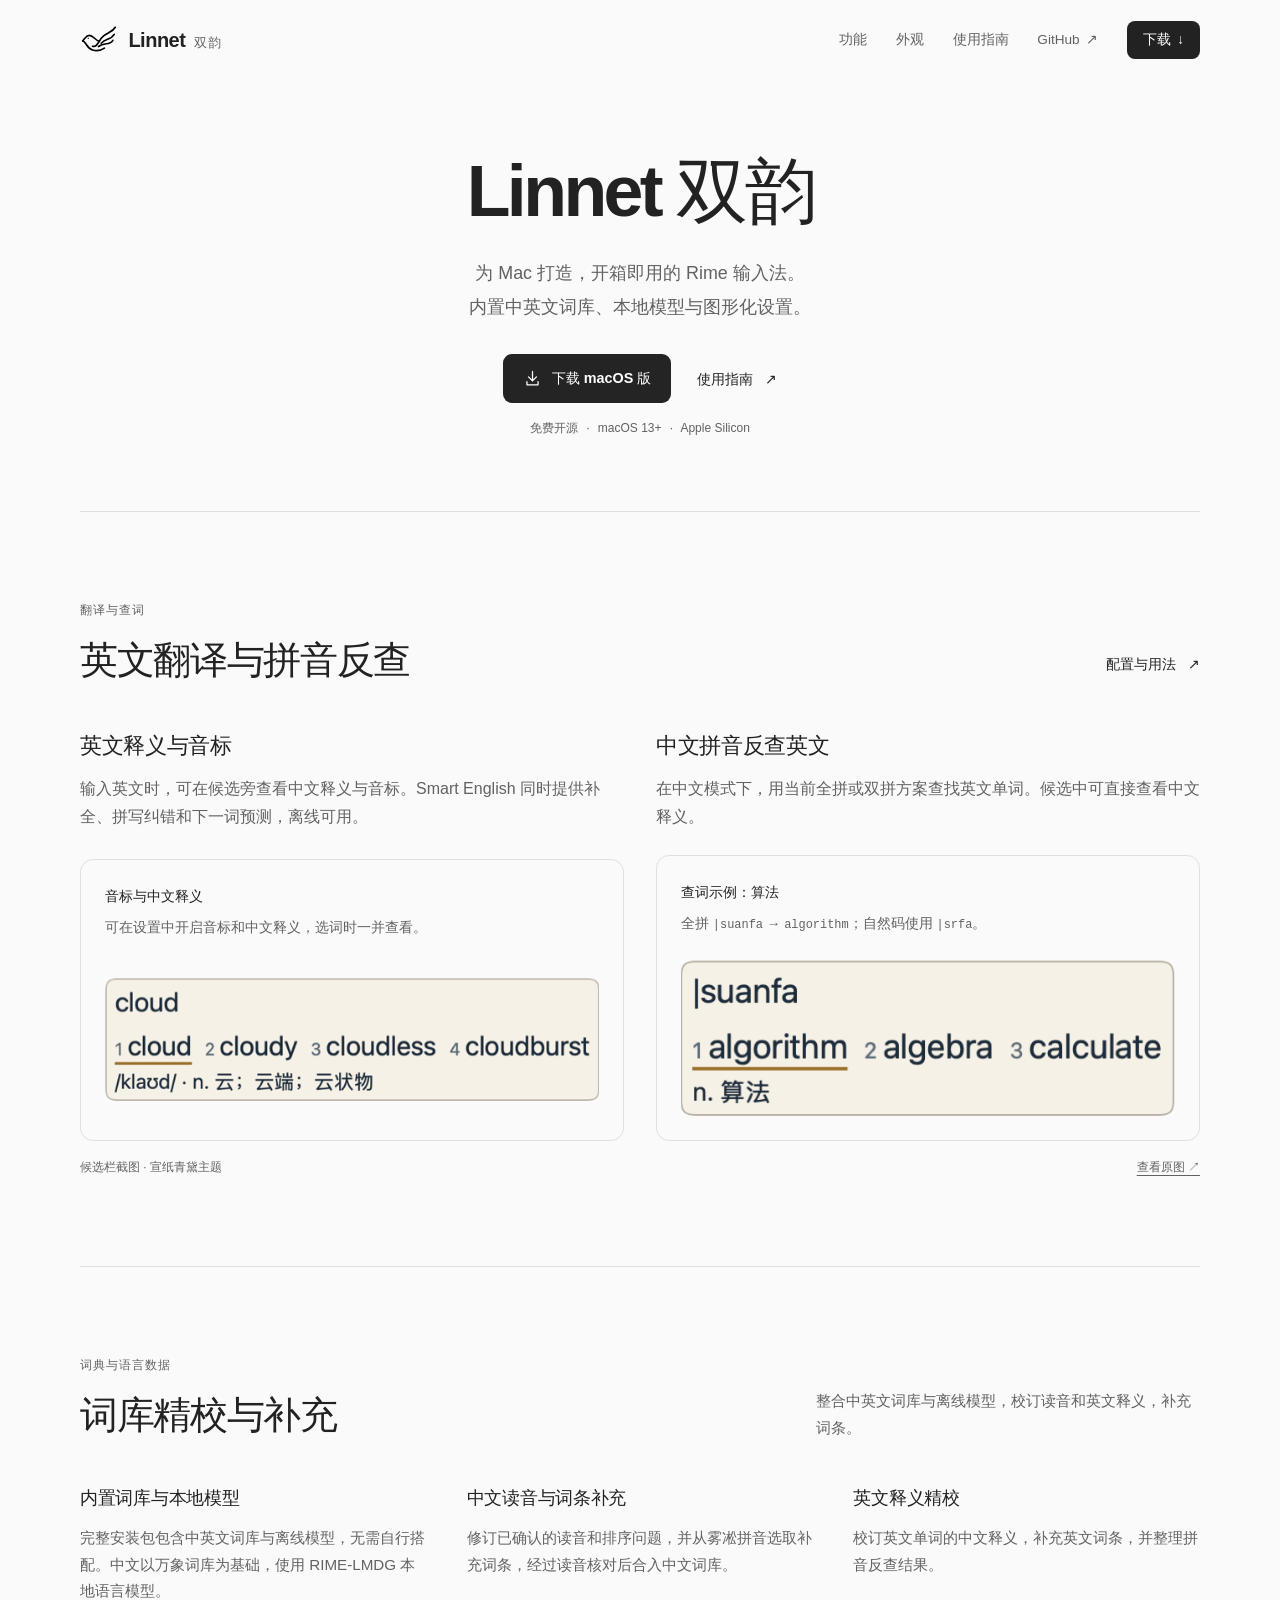
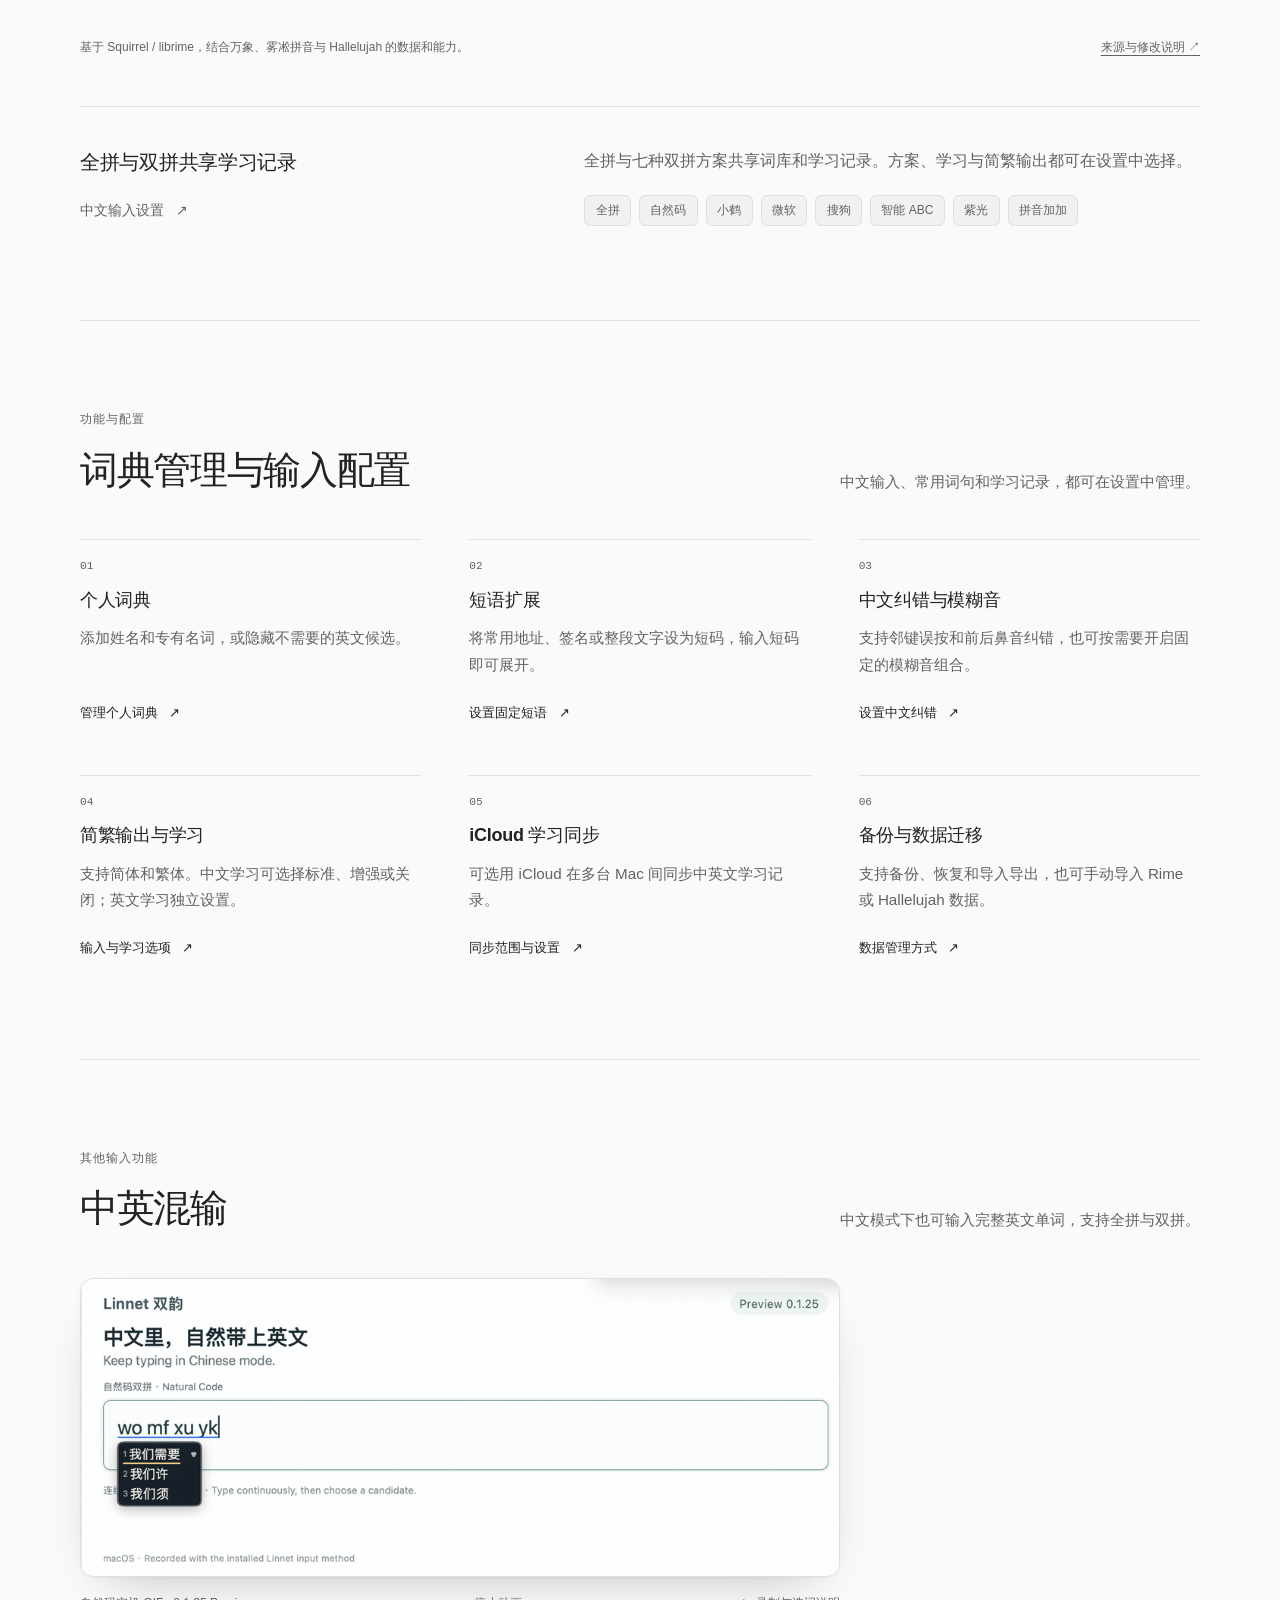
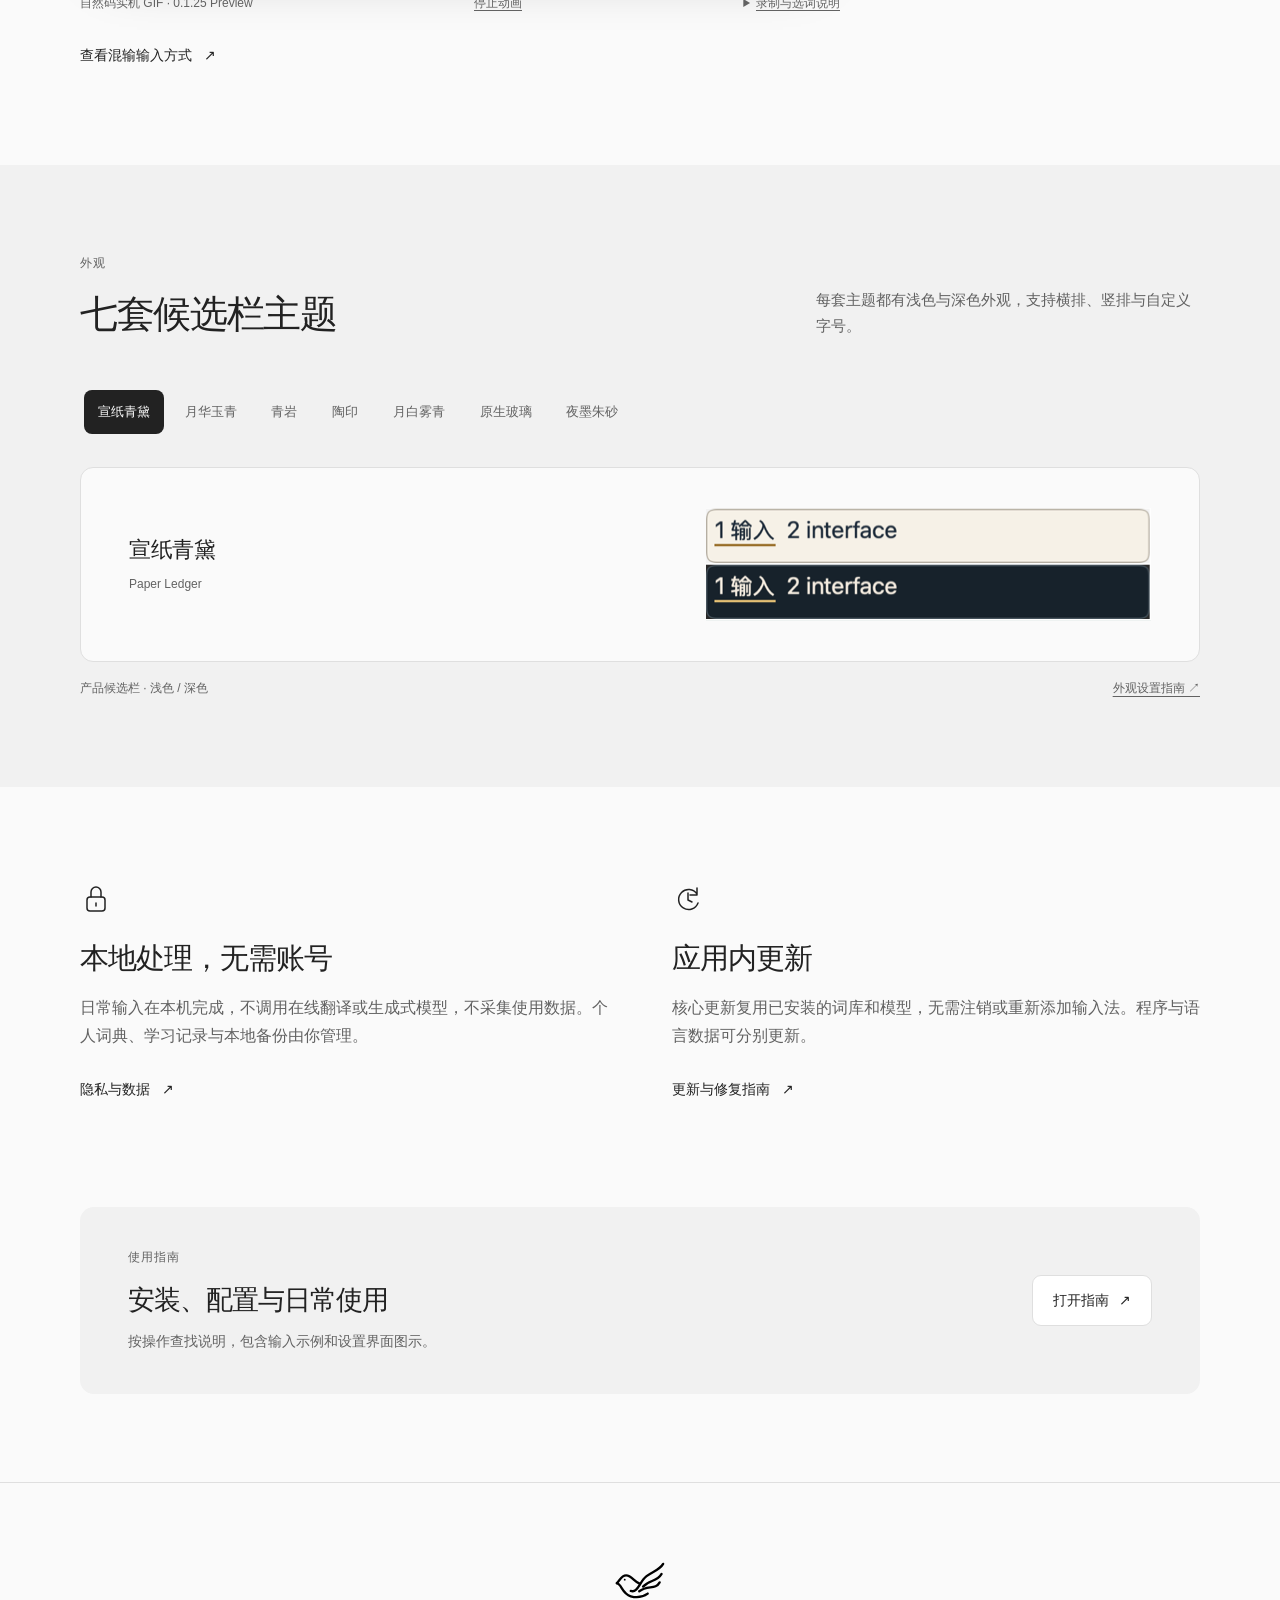
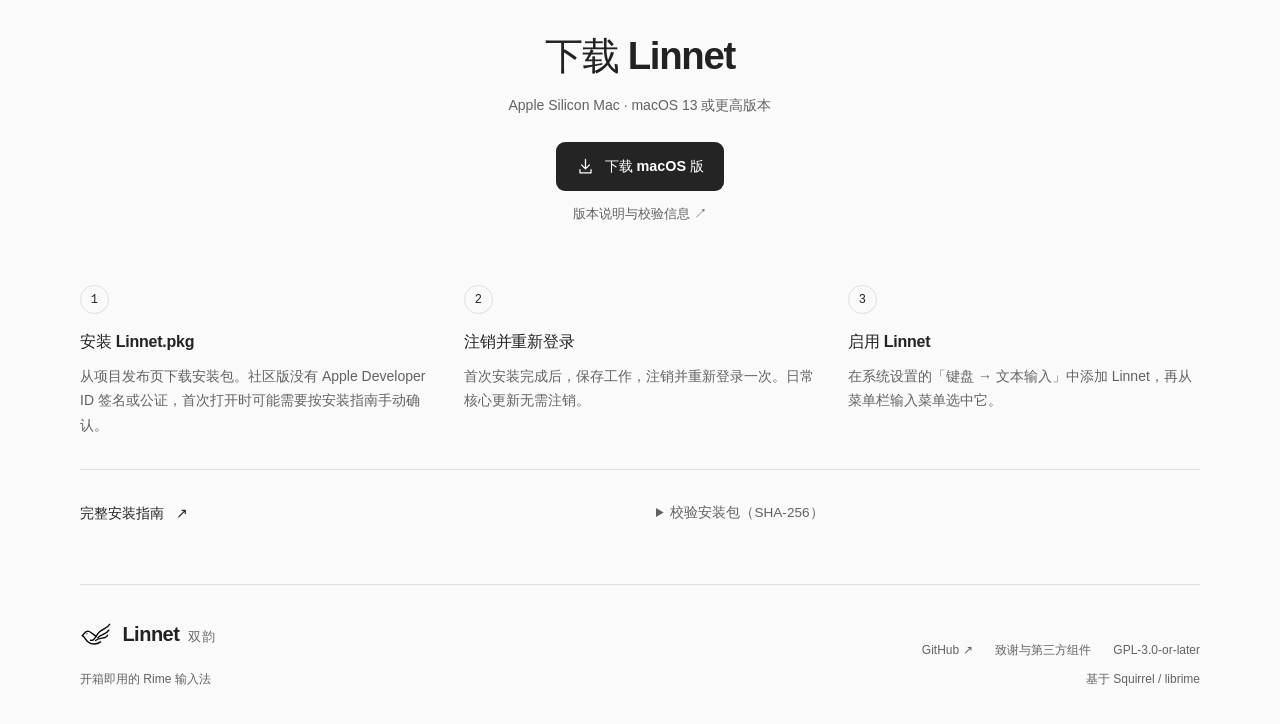
==== commit bc8dfb71: "Align website with Rime product positioning and restore GIF" ====
--- a/index.html
+++ b/index.html
@@ -4,11 +4,11 @@
   <meta charset="utf-8">
   <meta name="viewport" content="width=device-width, initial-scale=1">
   <meta name="color-scheme" content="light dark">
-  <meta name="description" content="Linnet 双韵，为 Mac 打造的开源双语输入法。支持全拼与双拼连续中英混输，提供离线英文补全、纠错、音标和中文释义。">
-  <title>Linnet 双韵 — 连续中英混输，离线英文辅助</title>
+  <meta name="description" content="Linnet 双韵，为 Mac 打造、开箱即用的 Rime 输入法。内置中英文词库与本地模型，提供英文翻译、拼音反查、词典管理和图形化配置。">
+  <title>Linnet 双韵 — 开箱即用的 Rime 输入法</title>
   <link rel="icon" href="assets/mark.svg" type="image/svg+xml">
-  <link rel="stylesheet" href="style.css?v=1d5e2af090fe">
-  <script src="script.js?v=b2eeee60a65c" defer></script>
+  <link rel="stylesheet" href="style.css?v=7227267bd0d5">
+  <script src="script.js?v=f614111895a0" defer></script>
 </head>
 <body class="product-body">
   <a class="skip-link" href="#main">跳到主要内容</a>
@@ -32,7 +32,7 @@
     <section class="hero wrap" aria-labelledby="hero-title">
       <div class="hero-copy">
         <h1 id="hero-title">Linnet 双韵</h1>
-        <p class="hero-description">为 Mac 打造的开源双语输入法。<br>支持连续中英混输，内置离线英文辅助。</p>
+        <p class="hero-description">为 Mac 打造，开箱即用的 Rime 输入法。<br>内置中英文词库、本地模型与图形化设置。</p>
         <div class="hero-actions">
           <a class="button primary" href="https://github.com/Ares-X/Linnet/releases/latest/download/Linnet.pkg">
             <svg viewBox="0 0 24 24" aria-hidden="true"><path d="M12 3v12m-5-5 5 5 5-5M5 16v4h14v-4"/></svg>
@@ -42,30 +42,18 @@
         </div>
         <p class="download-meta">免费开源 <span>·</span> macOS 13+ <span>·</span> Apple Silicon</p>
       </div>
-
-      <figure class="input-recording">
-        <div class="recording-heading"><h2>连续中英混输</h2><a href="guide.html#chinese">输入方式 <span aria-hidden="true">↗</span></a></div>
-        <video controls playsinline preload="metadata" poster="assets/mixed-align-poster.png" width="1000" height="392" aria-label="自然码中英混输实录" aria-describedby="recording-description">
-          <source src="assets/mixed-align.mp4" type="video/mp4">
-          <a href="assets/mixed-align.mp4">观看输入实录</a>
-        </video>
-        <figcaption id="recording-description">
-          <p>自然码输入实录 · 6 秒 · 0.1.25 Preview</p>
-          <details class="recording-details"><summary>录制与选词说明</summary><p>在 macOS 虚拟机 Safari 中自动按键录制，原速播放。全拼和其他双拼方案也支持连续中英混输；字母组合存在拼音与英文歧义时，需从候选中选择。</p></details>
-        </figcaption>
-      </figure>
     </section>
 
     <section id="use" class="section wrap input-section" aria-labelledby="use-title">
       <div class="section-heading">
-        <div><p class="eyebrow">Smart English</p><h2 id="use-title">离线英文辅助</h2></div>
+        <div><p class="eyebrow">翻译与查词</p><h2 id="use-title">英文翻译与拼音反查</h2></div>
         <a class="text-link" href="guide.html#english">配置与用法 <span aria-hidden="true">↗</span></a>
       </div>
       <div class="input-columns">
         <article class="input-column">
           <div class="input-copy">
-            <h3>英文补全与纠错</h3>
-            <p>支持单词补全、拼写纠错与模糊匹配，并结合上下文预测下一词。词库和语言模型在本机运行。</p>
+            <h3>英文释义与音标</h3>
+            <p>输入英文时，可在候选旁查看中文释义与音标。Smart English 同时提供补全、拼写纠错和下一词预测，离线可用。</p>
           </div>
           <figure class="candidate-showcase">
             <figcaption>
@@ -77,7 +65,7 @@
         </article>
         <article class="input-column">
           <div class="input-copy">
-            <h3>拼音查英文</h3>
+            <h3>中文拼音反查英文</h3>
             <p>在中文模式下，用当前全拼或双拼方案查找英文单词。候选中可直接查看中文释义。</p>
           </div>
           <figure class="candidate-showcase">
@@ -90,22 +78,48 @@
         </article>
       </div>
       <p class="gallery-source">候选栏截图 · 宣纸青黛主题 <a href="assets/bilingual.png">查看原图 <span aria-hidden="true">↗</span></a></p>
+    </section>
+
+    <section class="section wrap lexicon-section" aria-labelledby="lexicon-title">
+      <div class="section-heading"><div><p class="eyebrow">词典与语言数据</p><h2 id="lexicon-title">词库精校与补充</h2></div><p>整合中英文词库与离线模型，校订读音和英文释义，补充词条。</p></div>
+      <div class="lexicon-grid">
+        <article><h3>内置词库与本地模型</h3><p>完整安装包包含中英文词库与离线模型，无需自行搭配。中文以万象词库为基础，使用 RIME-LMDG 本地语言模型。</p></article>
+        <article><h3>中文读音与词条补充</h3><p>修订已确认的读音和排序问题，并从雾凇拼音选取补充词条，经过读音核对后合入中文词库。</p></article>
+        <article><h3>英文释义精校</h3><p>校订英文单词的中文释义，补充英文词条，并整理拼音反查结果。</p></article>
+      </div>
+      <p class="gallery-source">基于 Squirrel / librime，结合万象、雾凇拼音与 Hallelujah 的数据和能力。<a href="https://github.com/Ares-X/Linnet/blob/main/THIRD_PARTY_NOTICES.md">来源与修改说明 <span aria-hidden="true">↗</span></a></p>
       <article class="learning-note">
         <div><h3>全拼与双拼共享学习记录</h3><a class="text-link" href="guide.html#chinese">中文输入设置 <span aria-hidden="true">↗</span></a></div>
-        <div><p>开启中文学习后，选过的中英混合词句可在不同拼音方案中使用。</p><ul class="scheme-list" aria-label="支持的拼音方案"><li>全拼</li><li>自然码</li><li>小鹤</li><li>微软</li><li>搜狗</li><li>智能 ABC</li><li>紫光</li><li>拼音加加</li></ul></div>
+        <div><p>全拼与七种双拼方案共享词库和学习记录。方案、学习与简繁输出都可在设置中选择。</p><ul class="scheme-list" aria-label="支持的拼音方案"><li>全拼</li><li>自然码</li><li>小鹤</li><li>微软</li><li>搜狗</li><li>智能 ABC</li><li>紫光</li><li>拼音加加</li></ul></div>
       </article>
     </section>
 
     <section class="section wrap extended-features" aria-labelledby="extended-title">
-      <div class="section-heading"><div><p class="eyebrow">功能与配置</p><h2 id="extended-title">输入与个人数据</h2></div><p>中文输入、常用词句和学习记录，都可在设置中管理。</p></div>
+      <div class="section-heading"><div><p class="eyebrow">功能与配置</p><h2 id="extended-title">词典管理与输入配置</h2></div><p>中文输入、常用词句和学习记录，都可在设置中管理。</p></div>
       <div class="feature-grid">
-        <article><span class="feature-index" aria-hidden="true">01</span><h3>中文纠错与模糊音</h3><p>支持邻键误按和前后鼻音纠错，也可按需要开启固定的模糊音组合。</p><a href="guide.html#chinese">设置中文纠错 <span aria-hidden="true">↗</span></a></article>
-        <article><span class="feature-index" aria-hidden="true">02</span><h3>简繁输出与学习</h3><p>支持简体和繁体。中文学习可选择标准、增强或关闭；英文学习独立设置。</p><a href="guide.html#chinese">输入与学习选项 <span aria-hidden="true">↗</span></a></article>
-        <article><span class="feature-index" aria-hidden="true">03</span><h3>个人词典</h3><p>添加姓名和专有名词，或隐藏不需要的英文候选。</p><a href="guide.html#dictionary">管理个人词典 <span aria-hidden="true">↗</span></a></article>
-        <article><span class="feature-index" aria-hidden="true">04</span><h3>短语扩展</h3><p>将常用地址、签名或整段文字设为短码，输入短码即可展开。</p><a href="guide.html#expander">设置固定短语 <span aria-hidden="true">↗</span></a></article>
+        <article><span class="feature-index" aria-hidden="true">01</span><h3>个人词典</h3><p>添加姓名和专有名词，或隐藏不需要的英文候选。</p><a href="guide.html#dictionary">管理个人词典 <span aria-hidden="true">↗</span></a></article>
+        <article><span class="feature-index" aria-hidden="true">02</span><h3>短语扩展</h3><p>将常用地址、签名或整段文字设为短码，输入短码即可展开。</p><a href="guide.html#expander">设置固定短语 <span aria-hidden="true">↗</span></a></article>
+        <article><span class="feature-index" aria-hidden="true">03</span><h3>中文纠错与模糊音</h3><p>支持邻键误按和前后鼻音纠错，也可按需要开启固定的模糊音组合。</p><a href="guide.html#chinese">设置中文纠错 <span aria-hidden="true">↗</span></a></article>
+        <article><span class="feature-index" aria-hidden="true">04</span><h3>简繁输出与学习</h3><p>支持简体和繁体。中文学习可选择标准、增强或关闭；英文学习独立设置。</p><a href="guide.html#chinese">输入与学习选项 <span aria-hidden="true">↗</span></a></article>
         <article><span class="feature-index" aria-hidden="true">05</span><h3>iCloud 学习同步</h3><p>可选用 iCloud 在多台 Mac 间同步中英文学习记录。</p><a href="guide.html#data">同步范围与设置 <span aria-hidden="true">↗</span></a></article>
         <article><span class="feature-index" aria-hidden="true">06</span><h3>备份与数据迁移</h3><p>支持备份、恢复和导入导出，也可手动导入 Rime 或 Hallelujah 数据。</p><a href="guide.html#data">数据管理方式 <span aria-hidden="true">↗</span></a></article>
       </div>
+    </section>
+
+    <section id="mixed-input" class="section wrap mixed-section" aria-labelledby="mixed-title">
+      <div class="section-heading"><div><p class="eyebrow">其他输入功能</p><h2 id="mixed-title">中英混输</h2></div><p>中文模式下也可输入完整英文单词，支持全拼与双拼。</p></div>
+      <figure class="input-recording" data-recording>
+        <picture>
+          <source media="(prefers-reduced-motion: reduce)" srcset="assets/mixed-align-poster.png">
+          <img src="assets/mixed-align.gif" width="1000" height="392" loading="lazy" data-animation="assets/mixed-align.gif" data-still="assets/mixed-align-poster.png" alt="自然码实机动画：连续输入后，候选显示我们需要align一下这个gap的solution">
+        </picture>
+        <figcaption>
+          <p>自然码实机 GIF · 0.1.25 Preview</p>
+          <button type="button" class="gif-toggle" hidden>停止动画</button>
+          <details class="recording-details"><summary>录制与选词说明</summary><p>保留项目原始 GIF：macOS 虚拟机 Safari 中自动按键录制，原速播放。字母组合存在拼音与英文歧义时，需从候选中选择。</p></details>
+        </figcaption>
+      </figure>
+      <a class="text-link" href="guide.html#chinese">查看混输输入方式 <span aria-hidden="true">↗</span></a>
     </section>
 
     <section id="appearance" class="appearance-section section" aria-labelledby="appearance-title">
@@ -198,7 +212,7 @@
   <footer class="wrap site-footer">
     <div>
       <a class="brand" href="#"><img src="assets/mark.svg" alt="" width="32" height="28"><span>Linnet <span class="brand-cn">双韵</span></span></a>
-      <p>macOS 开源双语输入法</p>
+      <p>开箱即用的 Rime 输入法</p>
     </div>
     <div class="footer-links">
       <a href="https://github.com/Ares-X/Linnet">GitHub <span aria-hidden="true">↗</span></a>
--- a/style.css
+++ b/style.css
@@ -54,11 +54,8 @@
 .hero-actions { display: flex; justify-content: center; align-items: center; flex-wrap: wrap; gap: 1.6rem; margin-top: 1.9rem; }
 .download-meta { margin-top: .9rem; color: var(--muted); font-size: .75rem; }
 .download-meta span { margin-inline: .3rem; }
-.input-recording { margin: 3.5rem auto 0; max-width: 930px; }
-.recording-heading { display: flex; justify-content: space-between; align-items: center; gap: 1rem; margin-bottom: 1rem; }
-.recording-heading h2 { font-size: .95rem; font-weight: 550; letter-spacing: 0; }
-.recording-heading a { font-size: .8rem; color: var(--muted); padding-block: .5rem; }
-.input-recording video { width: 100%; height: auto; display: block; border-radius: 14px; border: 1px solid var(--line); background: #fff; box-shadow: var(--shadow); }
+.input-recording { margin: 0; max-width: 760px; }
+.input-recording img { width: 100%; height: auto; display: block; border-radius: 14px; border: 1px solid var(--line); background: #fff; box-shadow: var(--shadow); }
 .input-recording figcaption { margin-top: 1rem; display: flex; flex-wrap: wrap; justify-content: space-between; gap: .4rem 1rem; font-size: .75rem; color: var(--muted); }
 .recording-details { max-width: 32rem; text-align: right; }
 .recording-details summary { text-decoration: underline; text-underline-offset: 3px; }
@@ -263,7 +260,6 @@
   .site-header .nav-github, .site-header .nav-appearance { display: none; }
   .hero { padding-block: 3.3rem 3.5rem; }
   .hero-description { font-size: 1rem; }
-  .input-recording { margin-top: 2.75rem; }
   .section { padding-block: 4rem; }
   .section-heading { gap: 2rem; }
   .section-heading > p { max-width: 20rem; }
@@ -354,3 +350,11 @@
 }
 @media (prefers-reduced-transparency: reduce) { .site-header { background: var(--bg); backdrop-filter: none; } }
 @media (prefers-contrast: more) { :root { --muted: var(--ink); --line: var(--ink); } .site-header { background: var(--bg); backdrop-filter: none; } }
+
+.lexicon-section, .mixed-section { border-top: 1px solid var(--line); }
+.lexicon-grid { display: grid; grid-template-columns: repeat(3, minmax(0, 1fr)); gap: 2.5rem; }
+.lexicon-grid p { color: var(--muted); font-size: .95rem; margin-top: .8rem; }
+.lexicon-section > .gallery-source { margin-top: 2rem; }
+.mixed-section .text-link { margin-top: 1.2rem; }
+.gif-toggle { border: 0; background: none; padding: 0; color: var(--muted); font-size: .75rem; text-decoration: underline; text-underline-offset: 3px; }
+@media (max-width: 600px) { .lexicon-grid { grid-template-columns: 1fr; gap: 1.7rem; } }
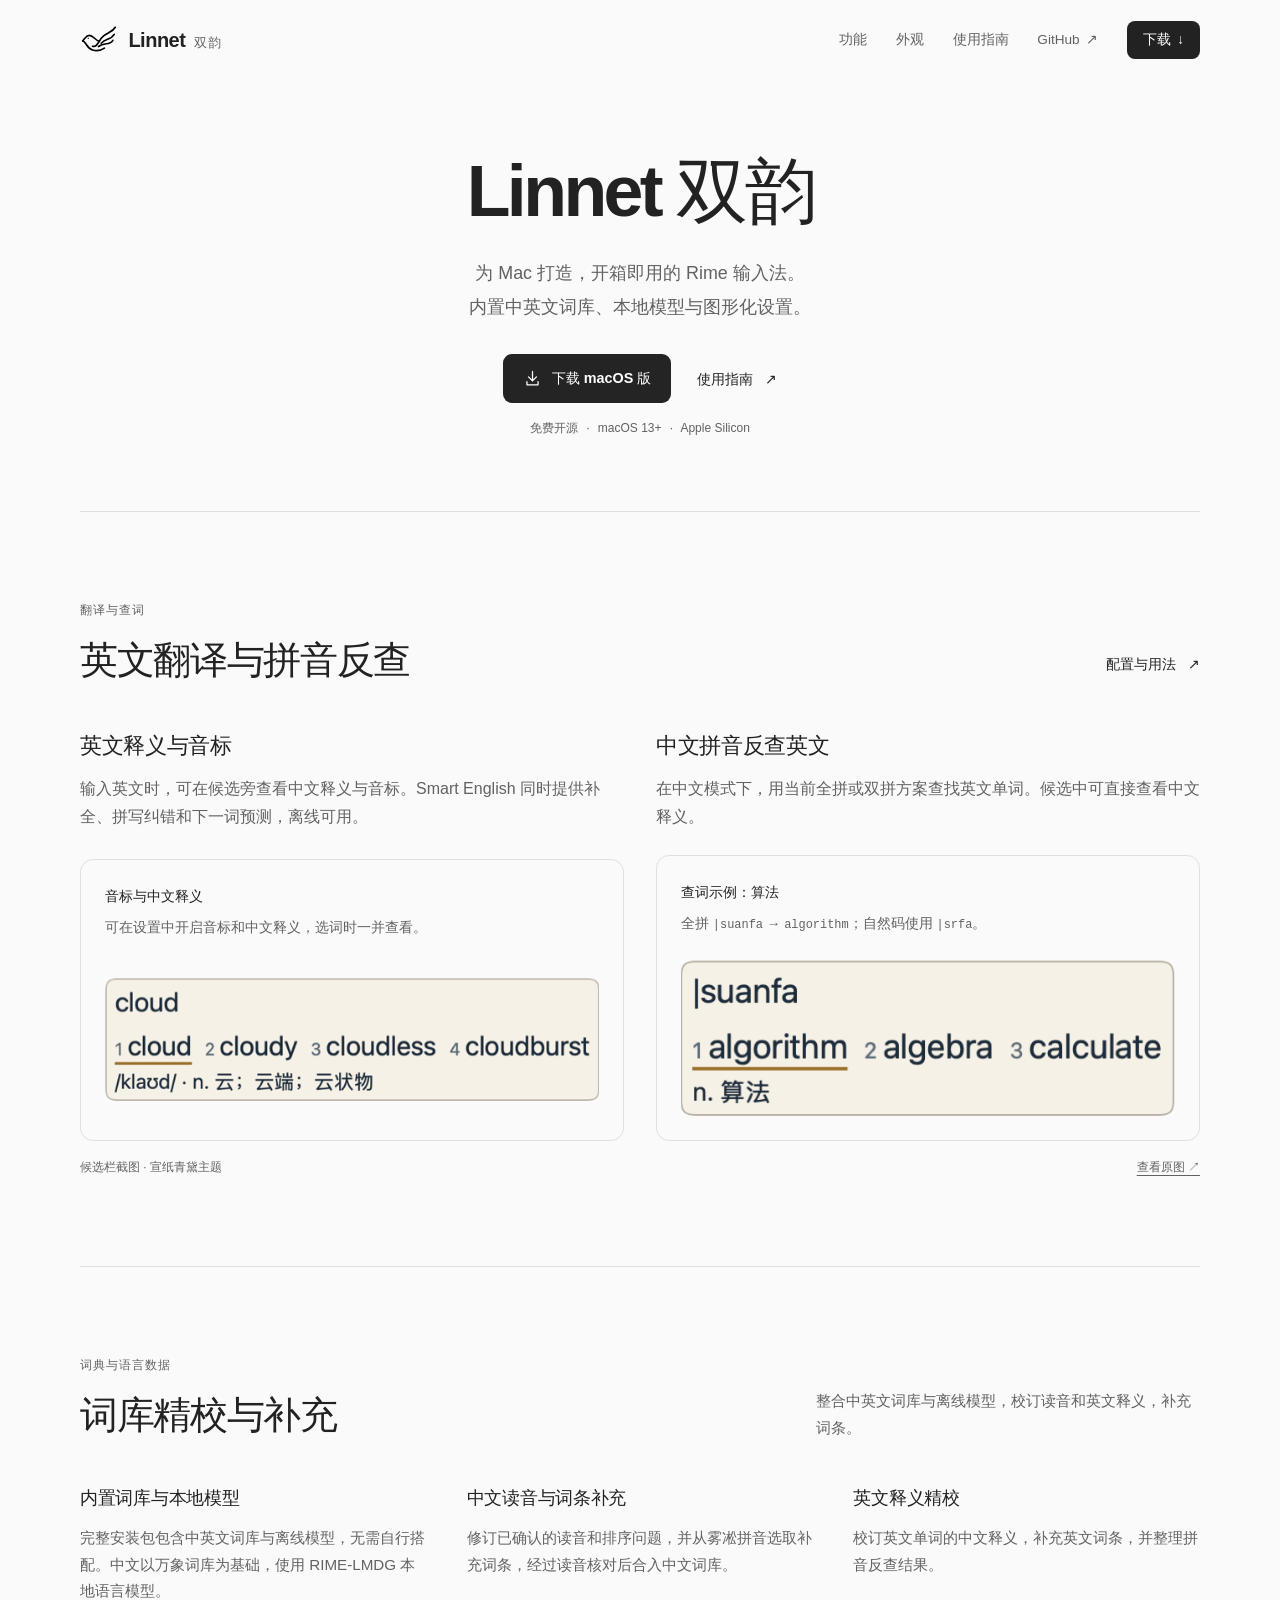
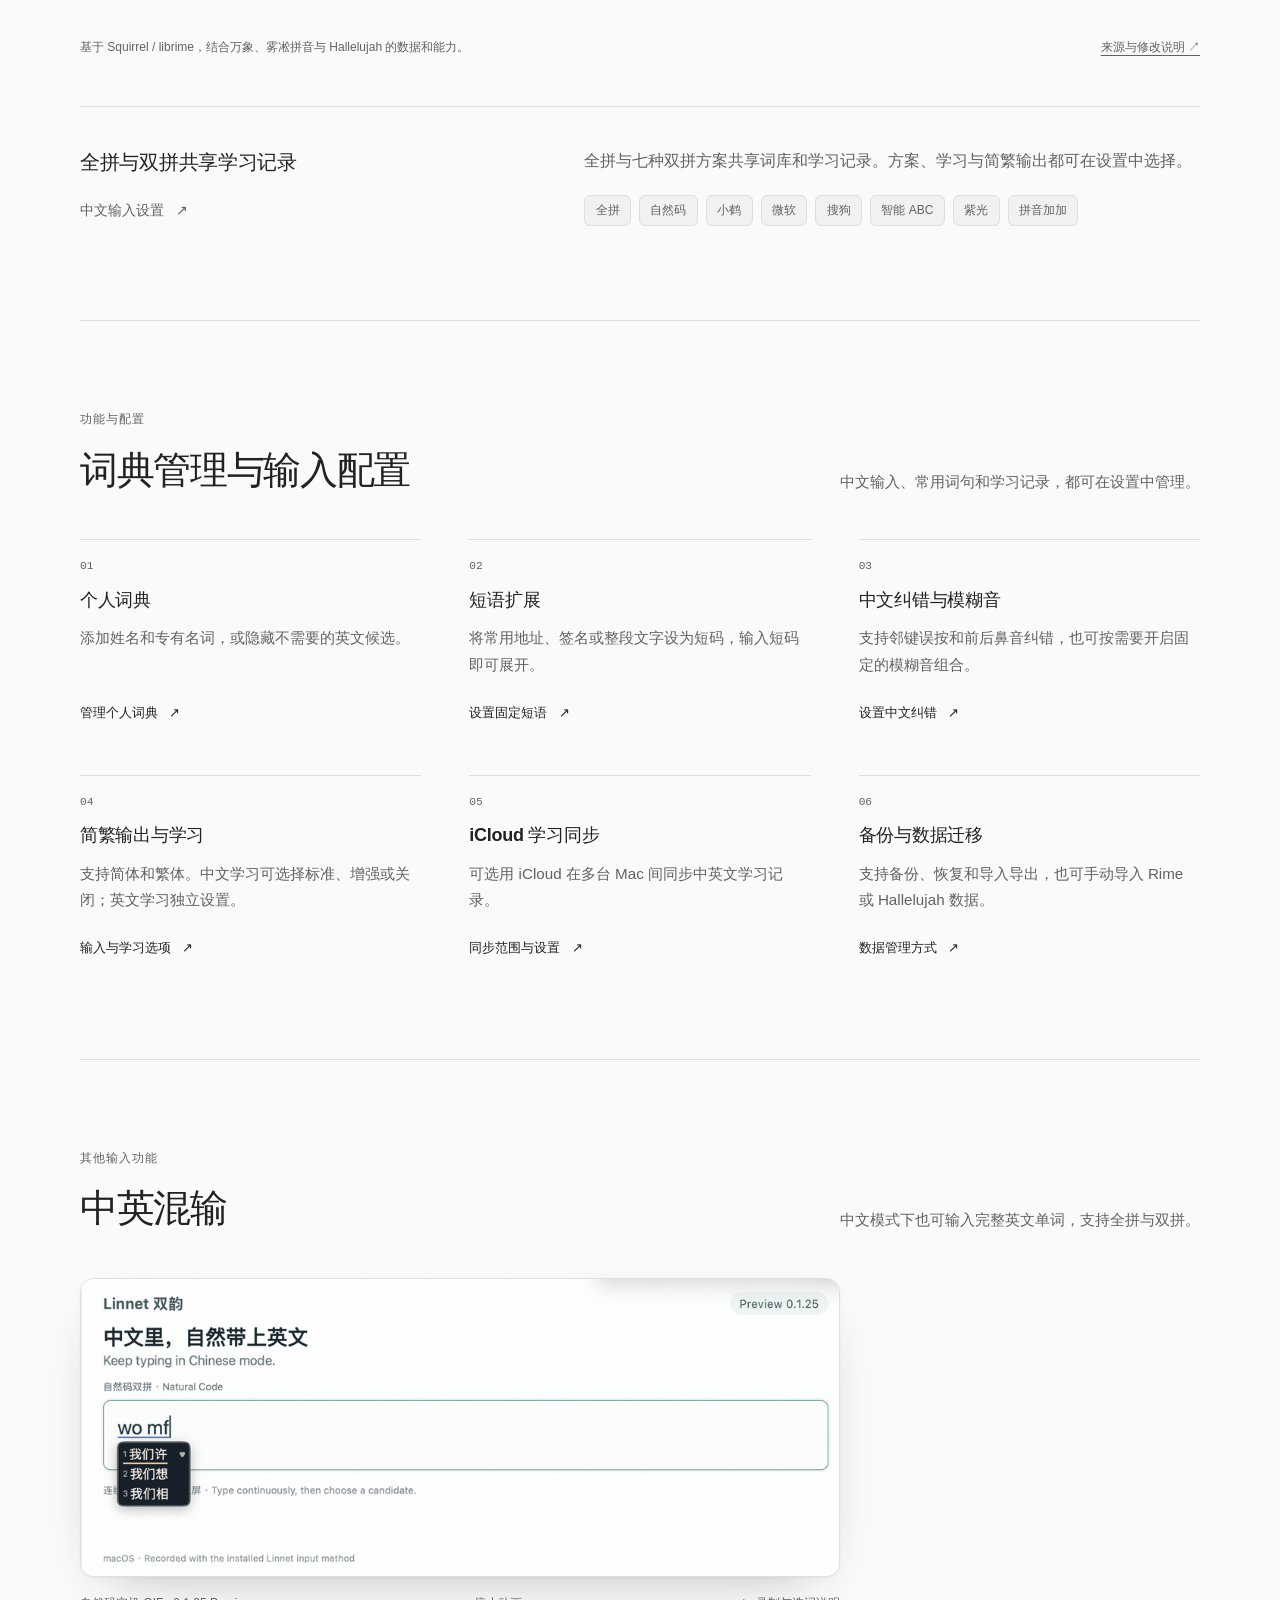
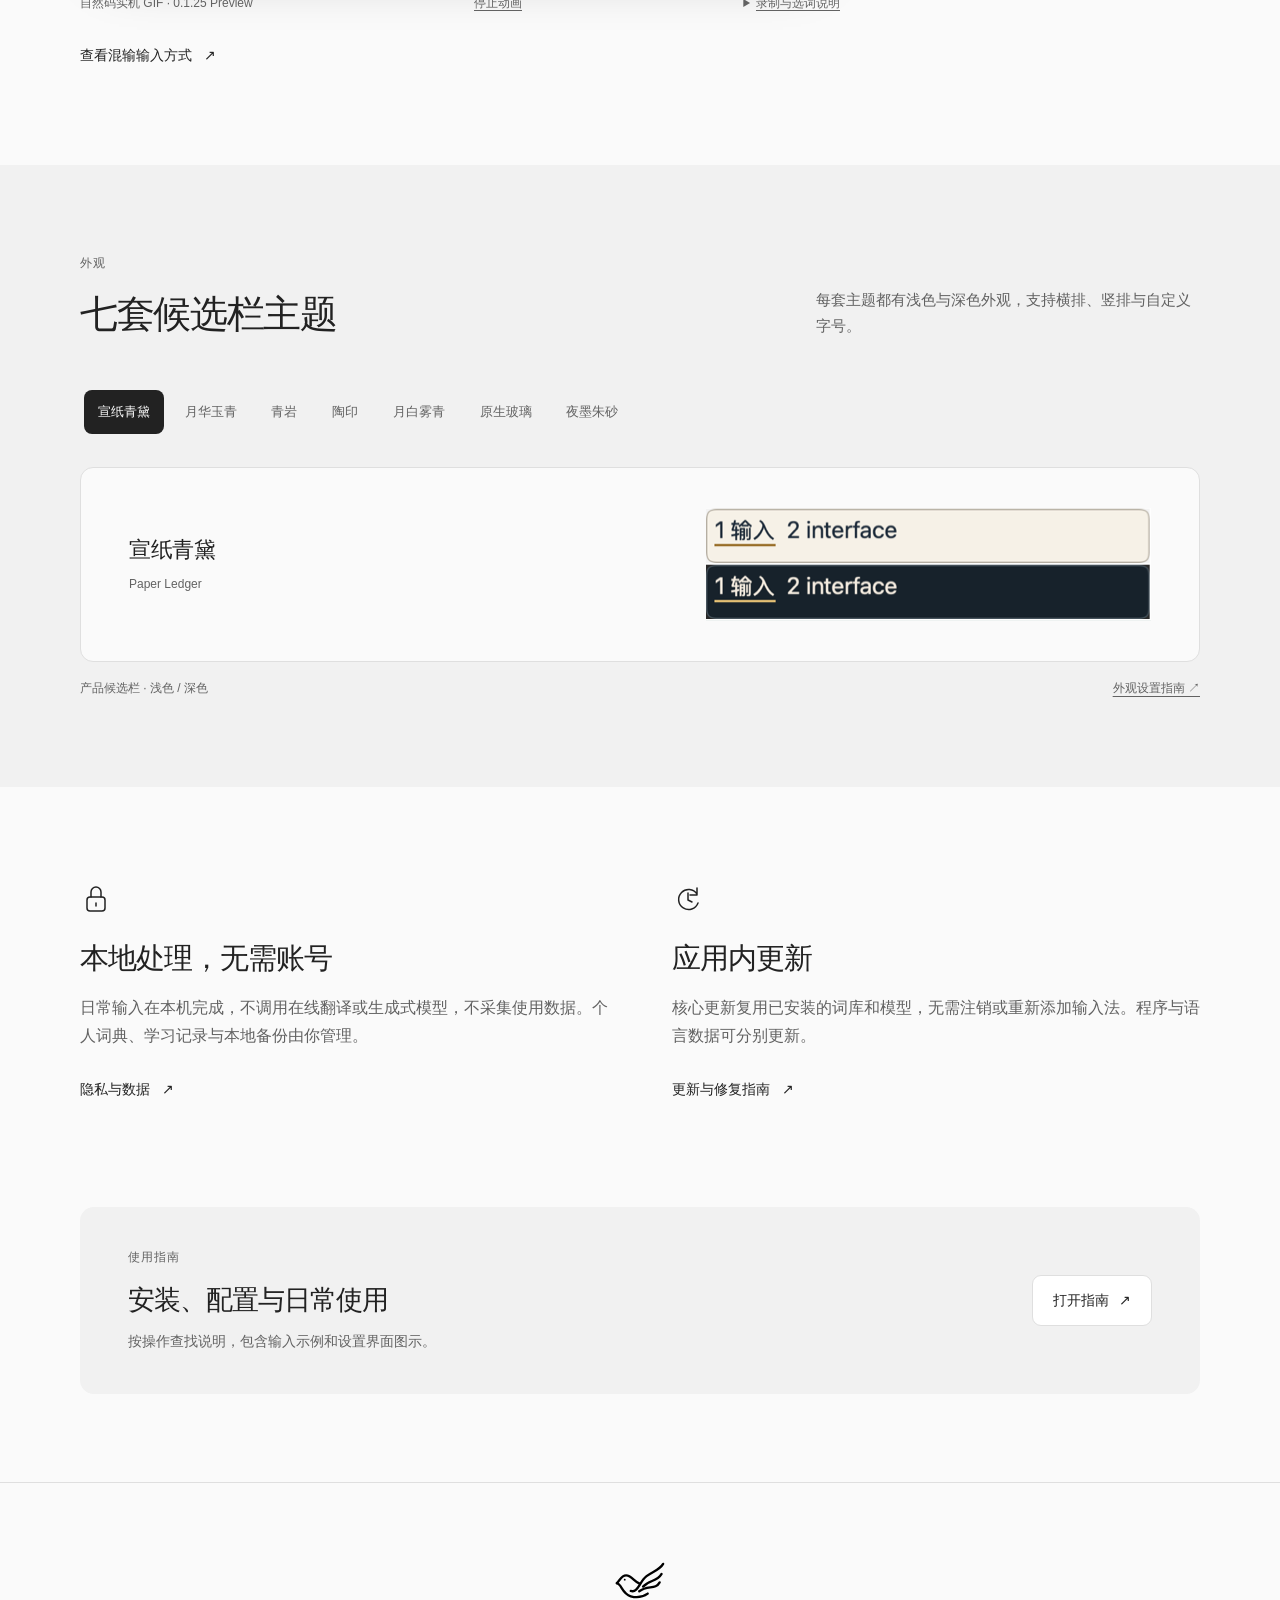
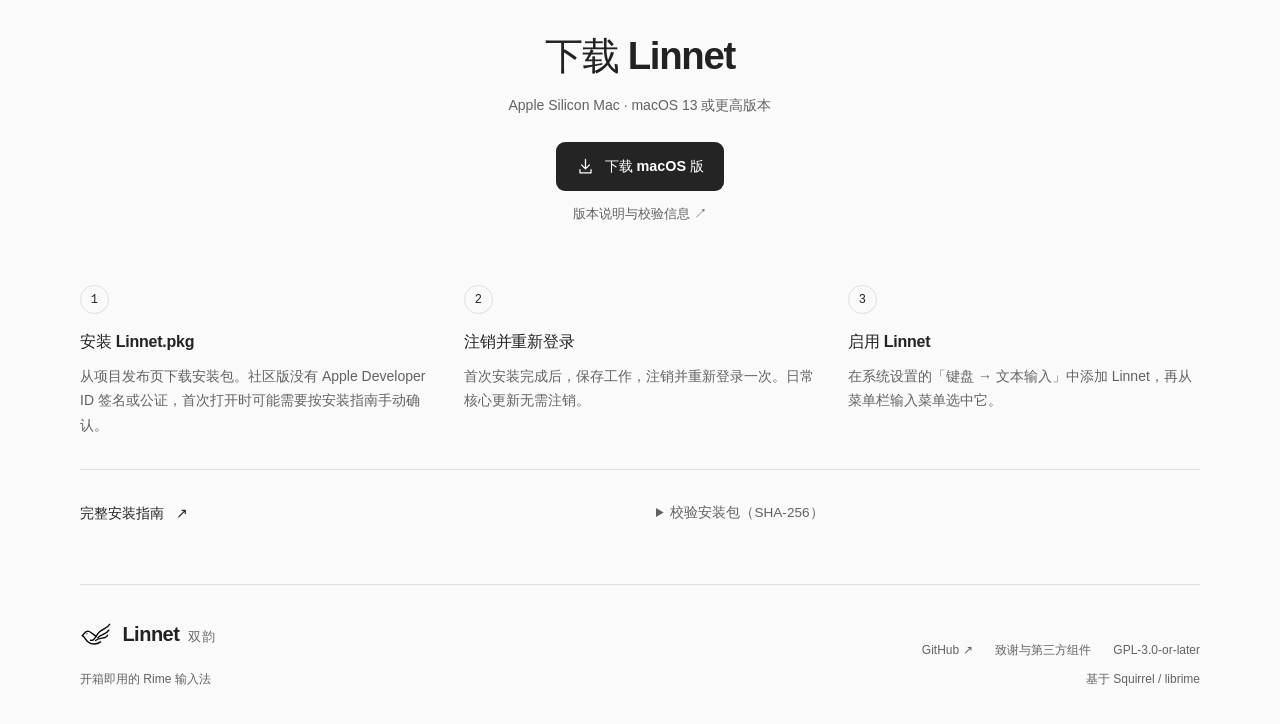
==== commit 177903fd: "Configure Linnet custom domain for GitHub Pages" ====
--- a/index.html
+++ b/index.html
@@ -6,6 +6,7 @@
   <meta name="color-scheme" content="light dark">
   <meta name="description" content="Linnet 双韵，为 Mac 打造、开箱即用的 Rime 输入法。内置中英文词库与本地模型，提供英文翻译、拼音反查、词典管理和图形化配置。">
   <title>Linnet 双韵 — 开箱即用的 Rime 输入法</title>
+  <link rel="canonical" href="https://linnet.ares-x.com/">
   <link rel="icon" href="assets/mark.svg" type="image/svg+xml">
   <link rel="stylesheet" href="style.css?v=7227267bd0d5">
   <script src="script.js?v=f614111895a0" defer></script>
